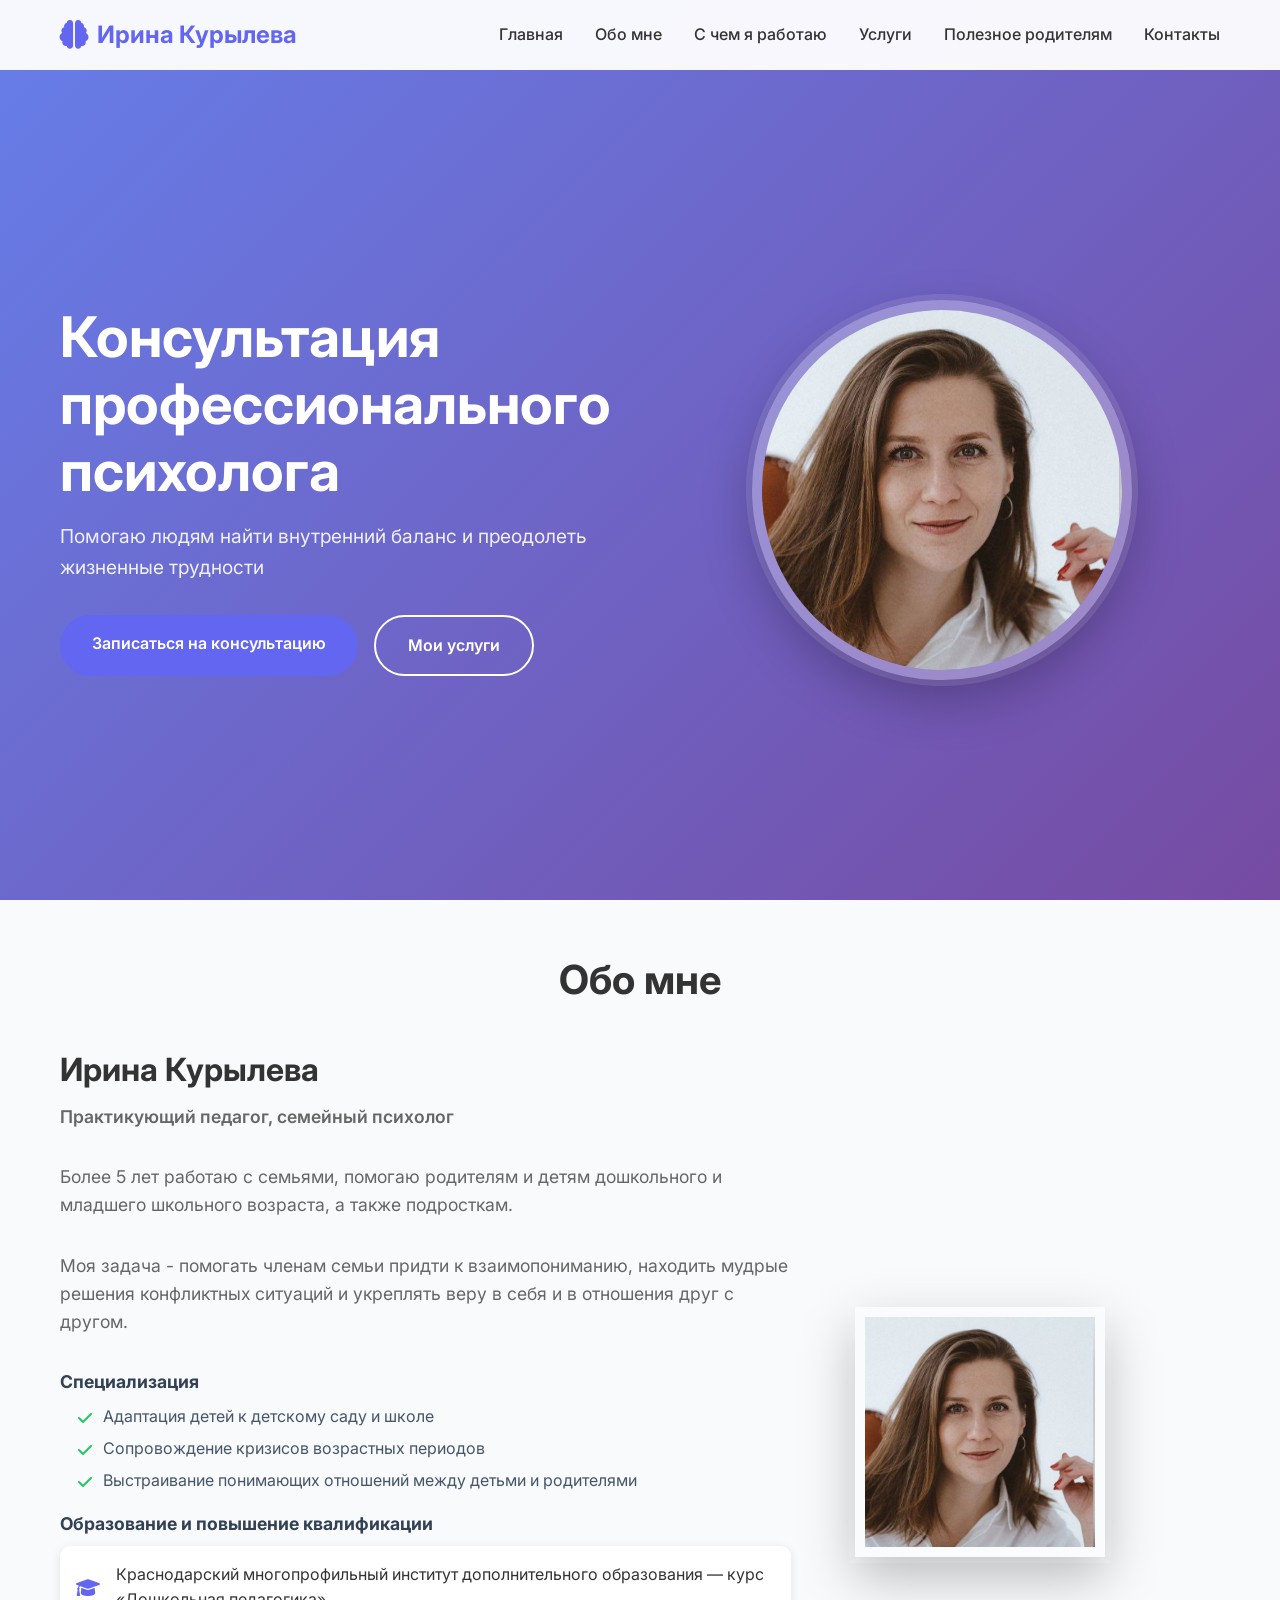
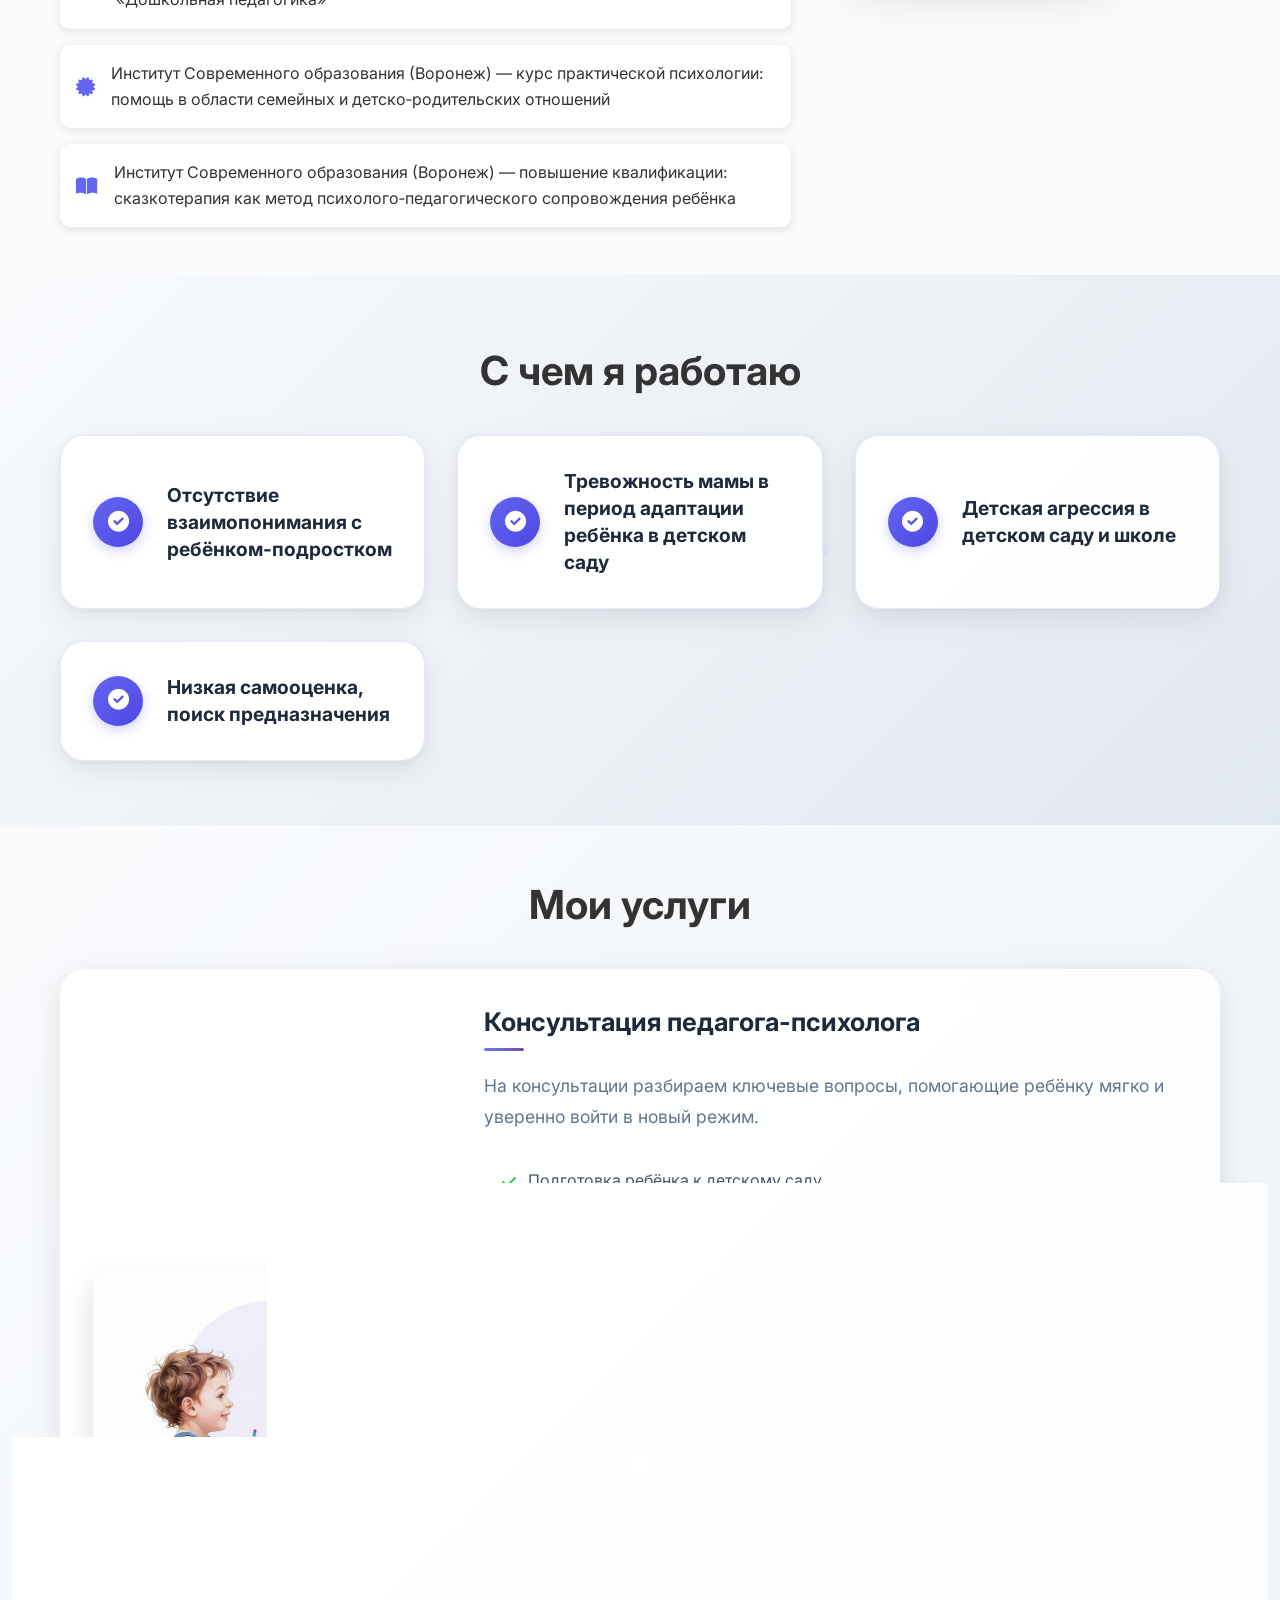
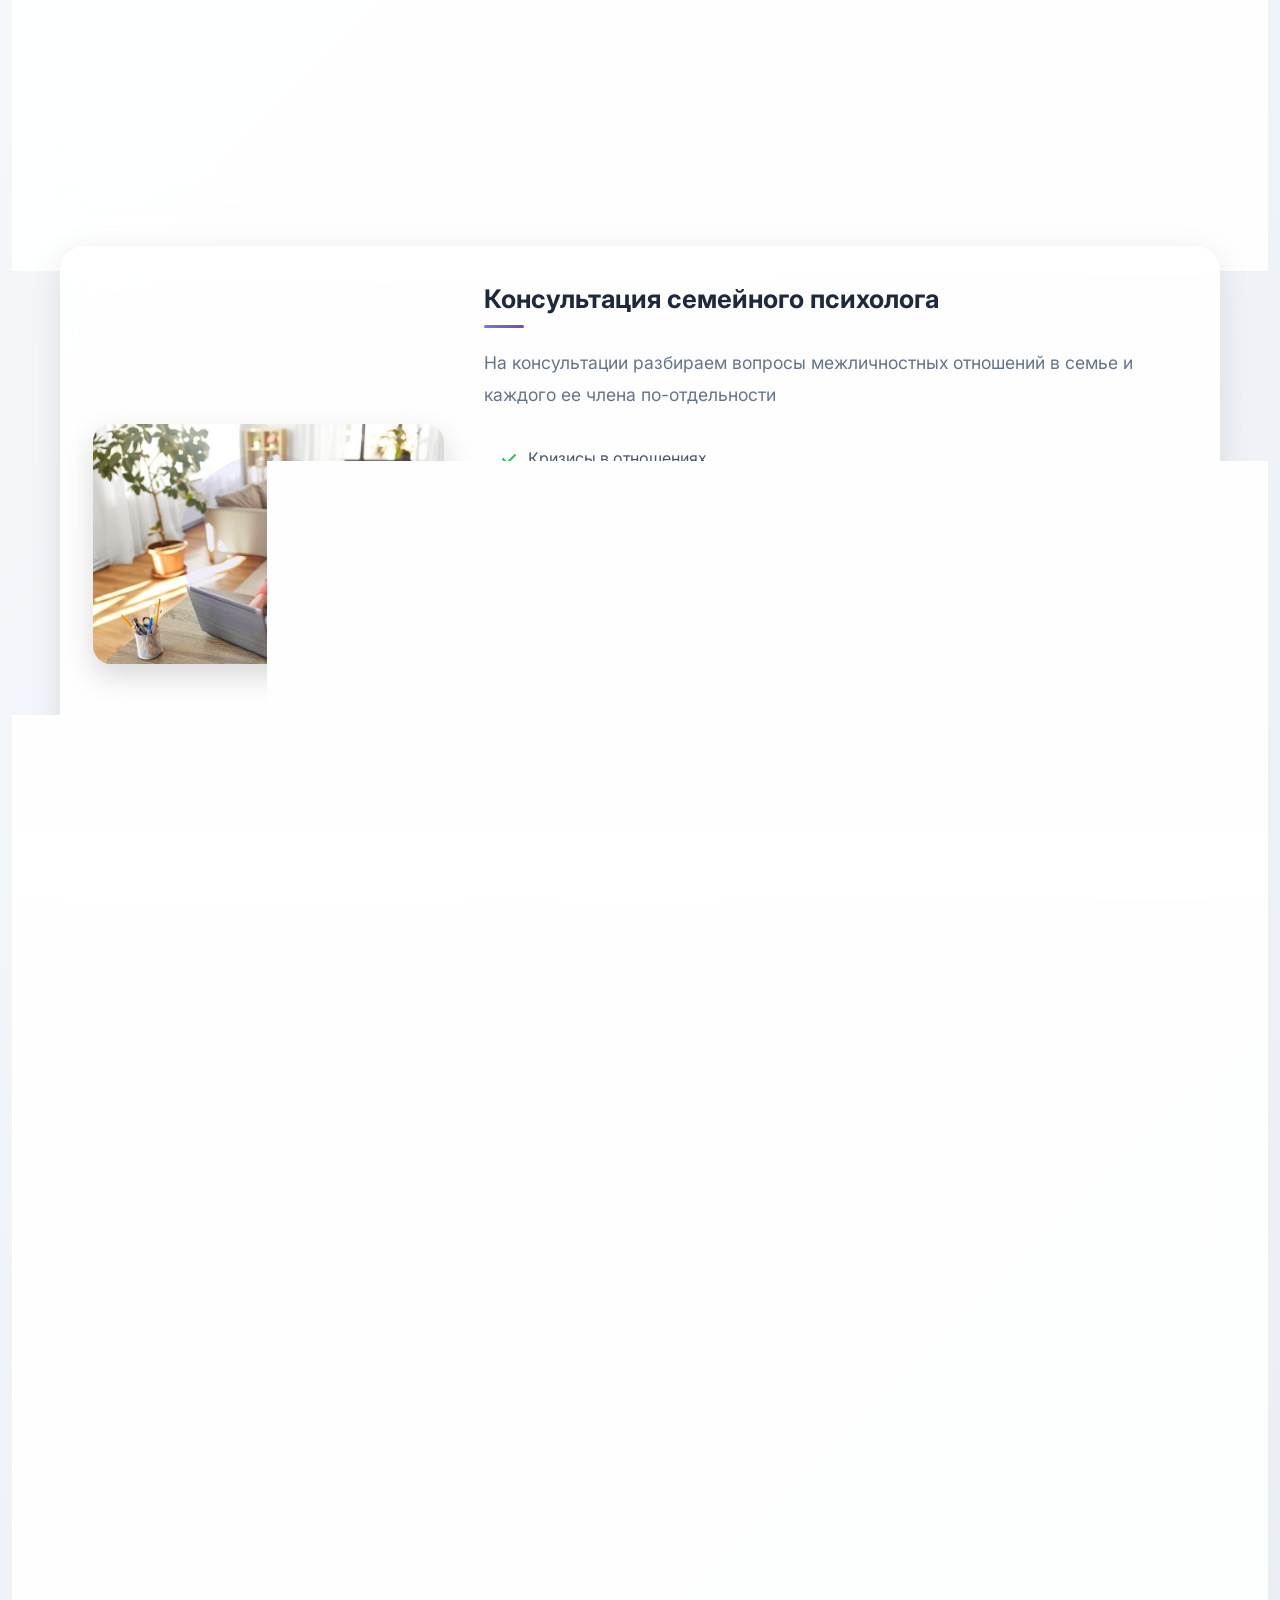
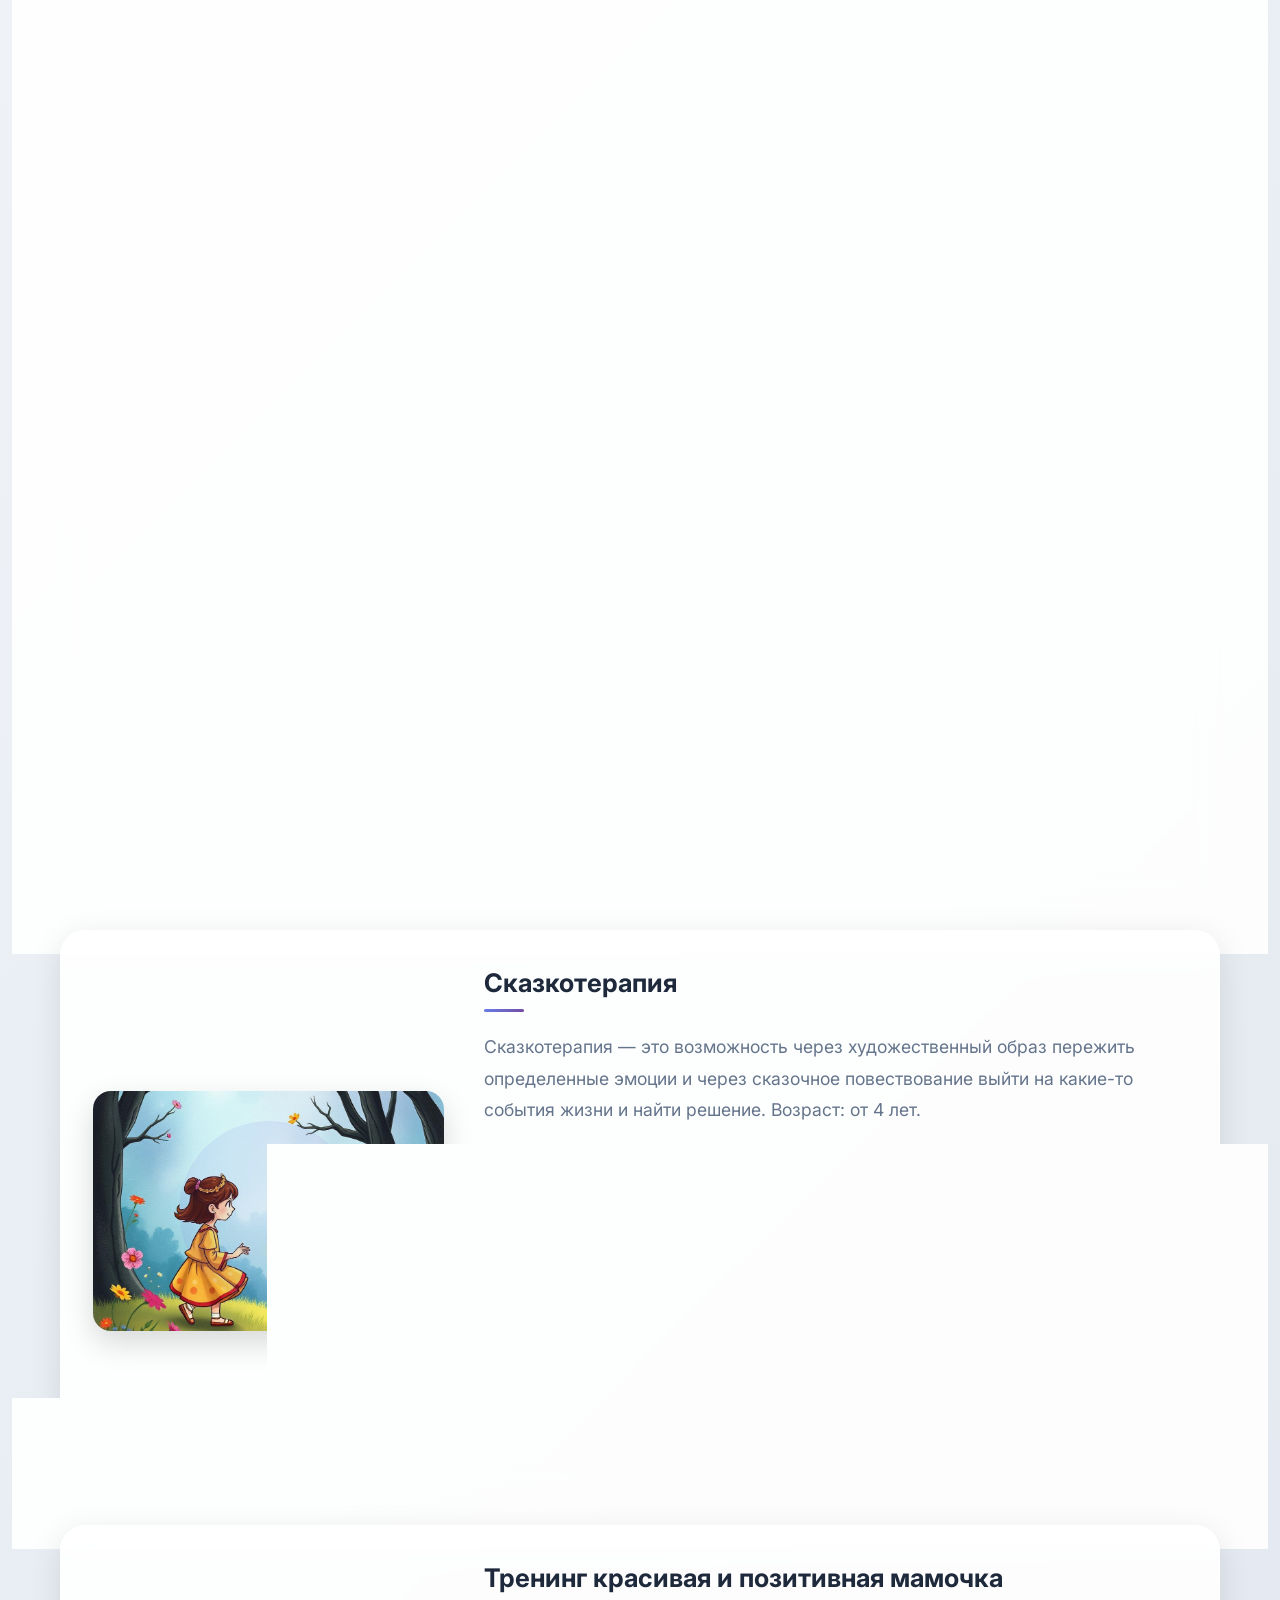
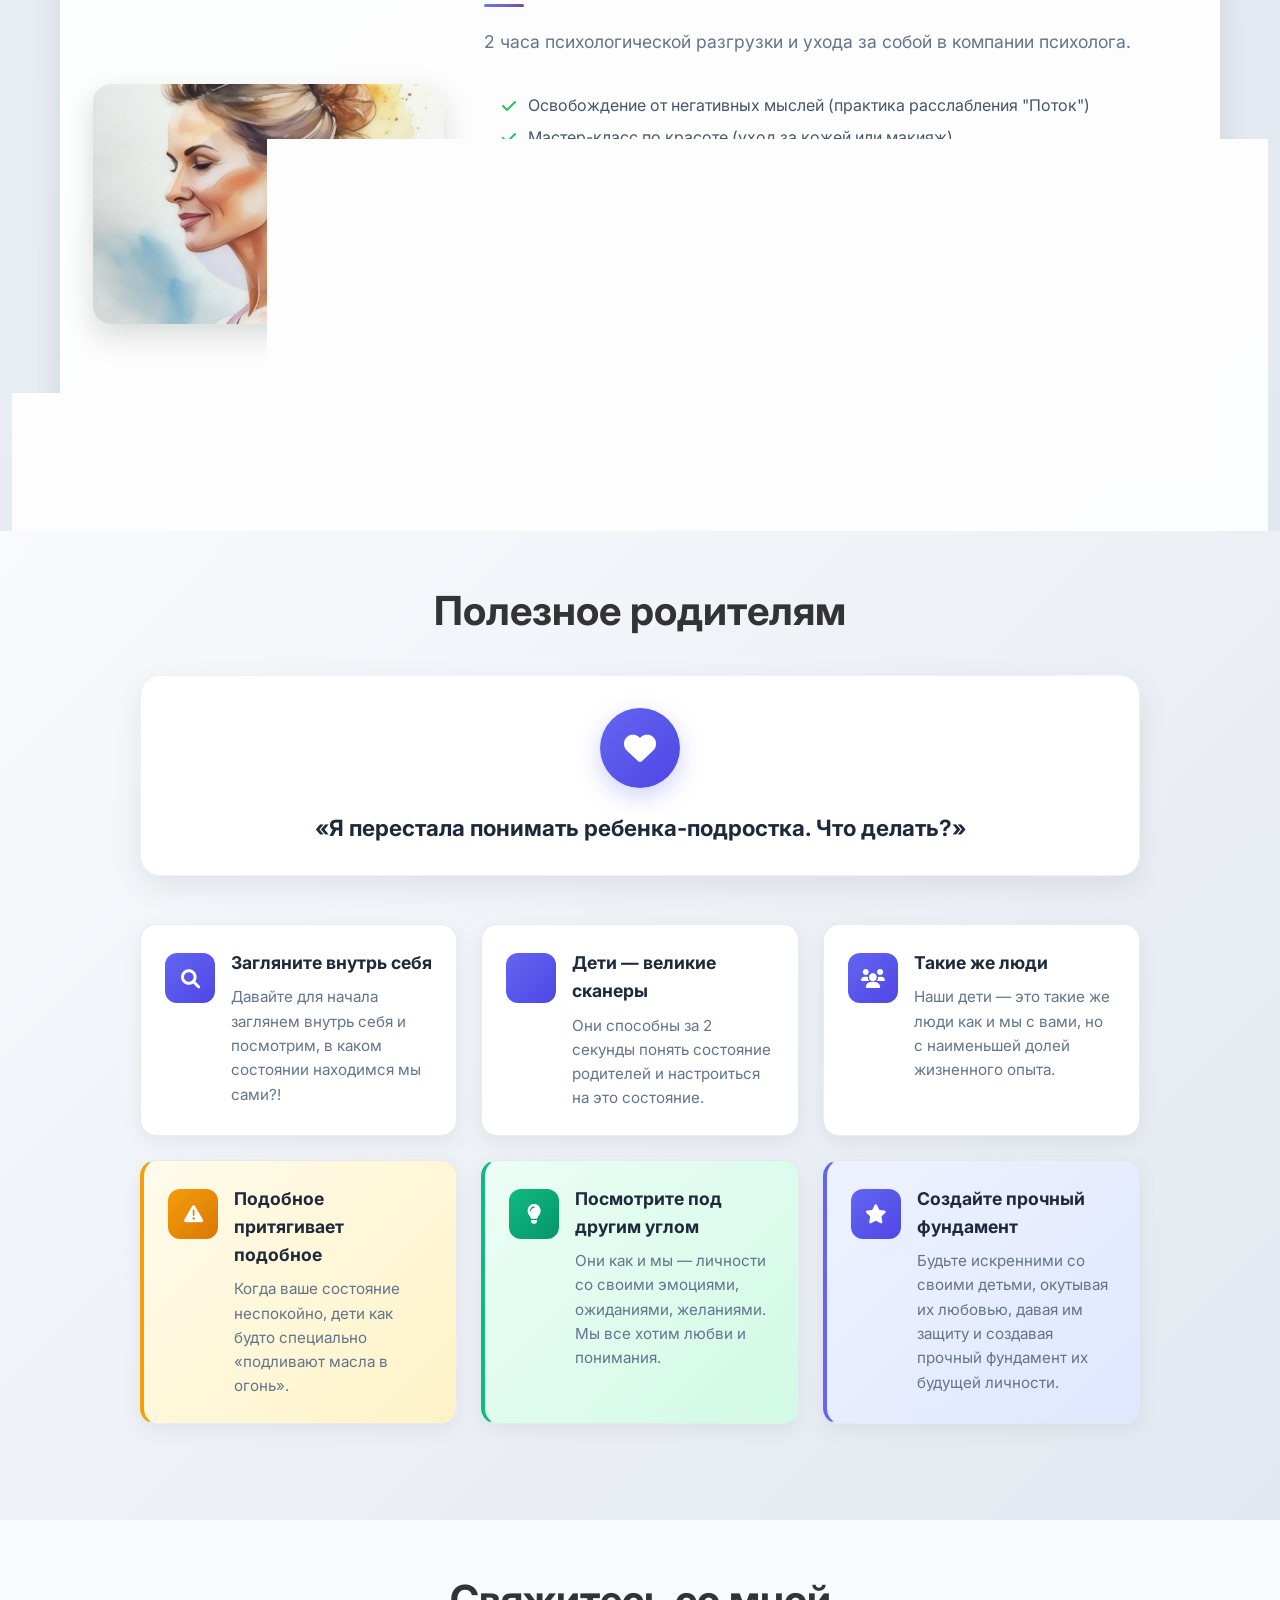
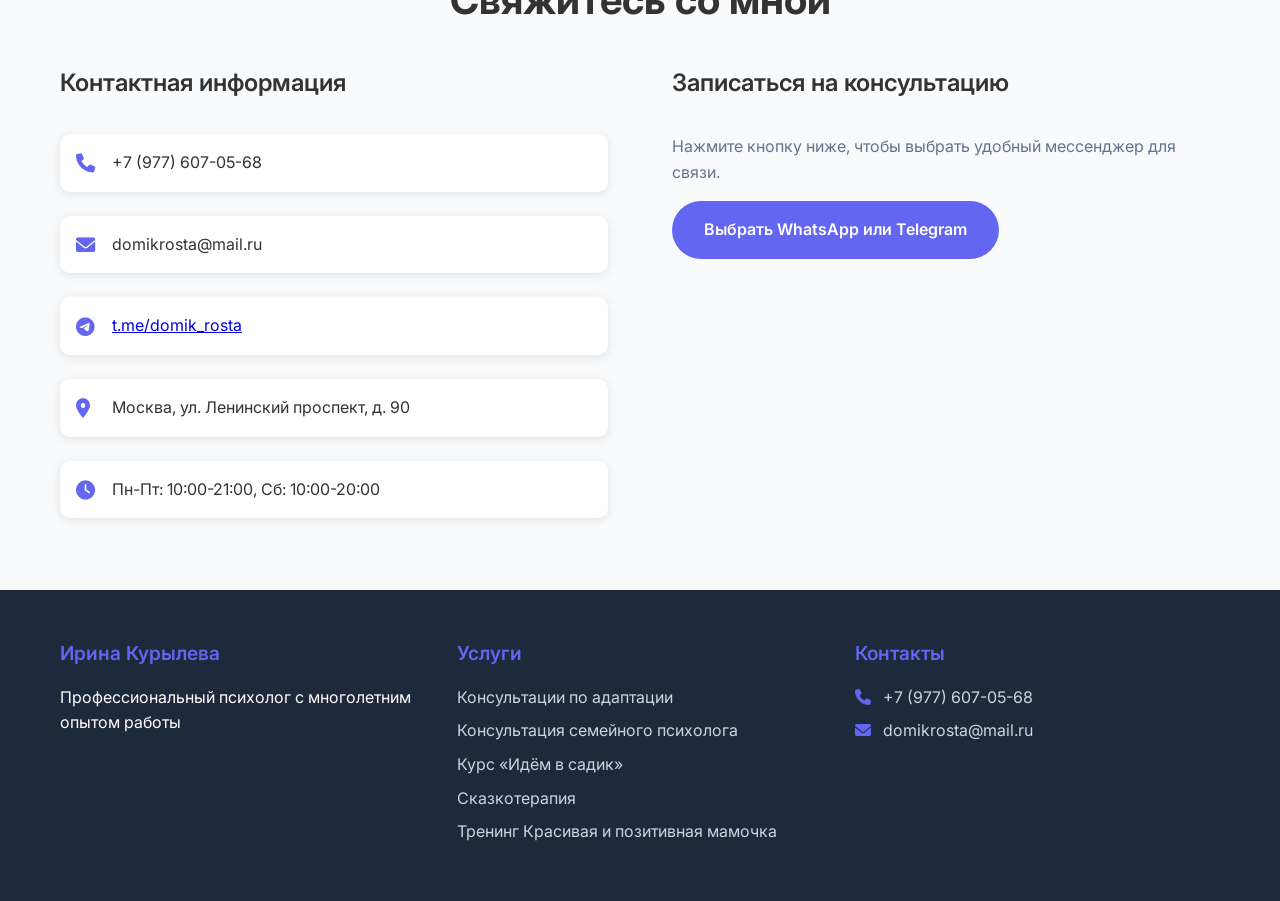
==== index.html @ bbdfc55d "Final fix 2.1" ====
<!DOCTYPE html>
<html lang="ru">
<head>
    <meta charset="UTF-8">
    <meta name="viewport" content="width=device-width, initial-scale=1.0">
    <title>Психологическая помощь с детьми - Ирина Курылева</title>
    <link rel="stylesheet" href="styles.css?v=2.1">
    <link href="https://fonts.googleapis.com/css2?family=Inter:wght@300;400;500;600;700&display=swap" rel="stylesheet">
    <link rel="stylesheet" href="https://cdnjs.cloudflare.com/ajax/libs/font-awesome/6.0.0/css/all.min.css">
</head>
<body>
    <!-- Навигация -->
    <nav class="navbar">
        <div class="nav-container">
            <div class="nav-logo">
                <i class="fas fa-brain"></i>
                <span>Ирина Курылева</span>
            </div>
            <ul class="nav-menu">
                <li><a href="#home" class="nav-link">Главная</a></li>
                <li><a href="#about" class="nav-link">Обо мне</a></li>
                <li><a href="#work-with" class="nav-link">С чем я работаю</a></li>
                <li><a href="#services" class="nav-link">Услуги</a></li>
                <li><a href="#parents-tips" class="nav-link">Полезное родителям</a></li>
                <li><a href="#contact" class="nav-link">Контакты</a></li>
            </ul>
            <div class="hamburger">
                <span class="bar"></span>
                <span class="bar"></span>
                <span class="bar"></span>
            </div>
        </div>
    </nav>

    <!-- Главная секция -->
    <section id="home" class="hero">
        <div class="hero-container">
            <div class="hero-content">
                <h1 class="hero-title">Консультация профессионального психолога</h1>
                <p class="hero-subtitle">Помогаю людям найти внутренний баланс и преодолеть жизненные трудности</p>
                <div class="hero-buttons">
                    <a href="messengers.html" class="btn btn-primary">Записаться на консультацию</a>
                    <a href="#services" class="btn btn-secondary">Мои услуги</a>
                </div>
            </div>
            <div class="hero-image">
                <img src="picture/mainphoto.jpg" alt="Психолог" class="hero-photo">
            </div>
        </div>
    </section>



    

    <!-- Обо мне -->
    <section id="about" class="about">
        <div class="container">
            <h2 class="section-title">Обо мне</h2>
            <div class="about-content">
                <div class="about-text">
                    <h3>Ирина Курылева</h3>
                    <p class="profession">Практикующий педагог, семейный психолог</p>
                    <p>Более 5 лет работаю с семьями, помогаю родителям и детям дошкольного и младшего школьного возраста, а также подросткам.</p>
                    <p>Моя задача - помогать членам семьи придти к взаимопониманию, находить мудрые решения конфликтных ситуаций и укреплять веру в себя и в отношения друг с другом.</p>
                    <h4 class="service-subtitle">Специализация</h4>
                    <ul class="service-list">
                        <li>Адаптация детей к детскому саду и школе</li>
                        <li>Сопровождение кризисов возрастных периодов</li>
                        <li>Выстраивание понимающих отношений между детьми и родителями</li>
                    </ul>
                    <h4 class="service-subtitle">Образование и повышение квалификации</h4>
                    <div class="credentials">
                        <div class="credential">
                            <i class="fas fa-graduation-cap"></i>
                            <span>Краснодарский многопрофильный институт дополнительного образования — курс «Дошкольная педагогика»</span>
                        </div>
                        <div class="credential">
                            <i class="fas fa-certificate"></i>
                            <span>Институт Современного образования (Воронеж) — курс практической психологии: помощь в области семейных и детско‑родительских отношений</span>
                        </div>
                        <div class="credential">
                            <i class="fas fa-book-open"></i>
                            <span>Институт Современного образования (Воронеж) — повышение квалификации: сказкотерапия как метод психолого‑педагогического сопровождения ребёнка</span>
                        </div>
                    </div>
                </div>
                <div class="about-image">
                    <img src="picture/mainphoto.jpg" alt="Ирина Курылева" class="about-photo">
                </div>
            </div>
        </div>
    </section>

    <!-- С чем я работаю -->
    <section id="work-with" class="work-with">
        <div class="container">
            <h2 class="section-title">С чем я работаю</h2>
            <div class="work-grid">
                <a class="work-card" href="#service-fairytale">
                    <div class="work-card__icon">
                        <i class="fas fa-check-circle"></i>
                    </div>
                    <div class="work-card__content">
                        <div class="work-card__title">Отсутствие взаимопонимания с ребёнком-подростком</div>
                    </div>
                </a>
                <a class="work-card" href="#service-kindergarten-course">
                    <div class="work-card__icon">
                        <i class="fas fa-check-circle"></i>
                    </div>
                    <div class="work-card__content">
                        <div class="work-card__title">Тревожность мамы в период адаптации ребёнка в детском саду</div>
                    </div>
                </a>
                <a class="work-card" href="#service-pedagog-consult">
                    <div class="work-card__icon">
                        <i class="fas fa-check-circle"></i>
                    </div>
                    <div class="work-card__content">
                        <div class="work-card__title">Детская агрессия в детском саду и школе</div>
                    </div>
                </a>
                <a class="work-card" href="#service-family-consult">
                    <div class="work-card__icon">
                        <i class="fas fa-check-circle"></i>
                    </div>
                    <div class="work-card__content">
                        <div class="work-card__title">Низкая самооценка, поиск предназначения</div>
                    </div>
                </a>
            </div>
        </div>
    </section>

    <!-- Услуги -->
    <section id="services" class="services">
        <div class="container">
            <h2 class="section-title">Мои услуги</h2>
            <div class="services-container">
                <div class="service-item" id="service-pedagog-consult">
                    <div class="service-image">
                        <img src="picture/consultation.jpg" alt="Консультации по адаптации" class="service-photo">
                    </div>
                    <div class="service-content">
                        <h3>Консультация педагога-психолога</h3>
                        <p>На консультации разбираем ключевые вопросы, помогающие ребёнку мягко и уверенно войти в новый режим.</p>
                        <ul class="service-list">
                            <li>Подготовка ребёнка к детскому саду</li>
                            <li>Формирование навыков самостоятельности</li>
                            <li>Развитие коммуникативных навыков</li>
                            <li>Контроль над эмоциями</li>
                            <li>Как говорить с ребёнком о детском саде</li>
                            <li>Выбор подходящей одежды</li>
                            <li>Предотвращение перегрузок</li>
                            <li>Эффективное общение с воспитателем</li>
                            <li>Планирование времени</li>
                            <li>Забота о здоровье</li>
                        </ul>
                        <p class="service-note">По итогам консультации родитель получает памятку с основными этапами адаптации.</p>
                        <div class="service-price">2500 ₽ · 1 час</div>
                        <a href="messengers.html" class="btn btn-primary">Записаться</a>
                    </div>
                </div>
                
                <div class="service-item" id="service-family-consult">
                    <div class="service-image">
                        <img src="picture/family.jpg" alt="Консультация семейного психолога" class="service-photo">
                    </div>
                    <div class="service-content">
                        <h3>Консультация семейного психолога</h3>
                        <p>На консультации разбираем вопросы межличностных отношений в семье и каждого ее члена по-отдельности</p>
                        <ul class="service-list">
                            <li>Кризисы в отношениях</li>
                            <li>Проблемы общения с подростками</li>
                            <li>Развод и его последствия</li>
                            <li>Насилие в семье</li>
                            <li>Трудности в воспитании детей</li>
                            <li>Психологические травмы и потери</li>
                        </ul>
                        <div class="service-price">3    500 ₽ · 1 час</div>
                        <a href="messengers.html" class="btn btn-primary">Записаться</a>
                    </div>
                </div>
                
                <div class="service-item service-item--course" id="service-kindergarten-course">
                    <div class="service-image">
                        <img src="picture/kindergarten.jpg" alt="Курс мягкой адаптации к детскому саду" class="service-photo">
                    </div>
                    <div class="service-content">
                        <h3>Адаптация к детскому саду «Идём в садик»</h3>
                        <p>Курс для совместного участия мамы и ребёнка. Включает 8 тематических сессий и совместных практик для прохождения всех этапов адаптации.</p>
                        <h4 class="service-subtitle">Эта программа для вас, если:</h4>
                        <ul class="service-list service-list--cols">
                            <li>В скором времени вы собираетесь отдавать ребёнка в сад</li>
                            <li>Ребёнок уже пробовал ходить в сад, но неуспешно</li>
                            <li>Вы сомневаетесь, стоит ли отдавать ребёнка в сад</li>
                            <li>Вы мама маленького ребёнка и хотите заранее понимать, что вас ждёт</li>
                        </ul>
                        <h4 class="service-subtitle">О курсе:</h4>
                        <div class="course-schedule">
                            <div class="course-column">
                                <div class="course-lesson">
                                    <h5>Занятие 1 «Знакомство»</h5>
                                    <ul class="service-list">
                                        <li>«Кто ты, малыш?», знакомство с темпераментом ребенка</li>
                                        <li>О детских садах, их видах, особенностях</li>
                                    </ul>
                                </div>
                                <div class="course-lesson">
                                    <h5>Занятие 3 «Эмоции»</h5>
                                    <ul class="service-list">
                                        <li>Что такое ритуалы прощания и встречи</li>
                                        <li>Поддержка ребенка в период адаптации</li>
                                    </ul>
                                </div>
                                <div class="course-lesson">
                                    <h5>Занятие 5 «В чем смысл»</h5>
                                    <ul class="service-list">
                                        <li>Зачем маме детский сад</li>
                                        <li>Индивидуальный план адаптации</li>
                                    </ul>
                                </div>
                                <div class="course-lesson">
                                    <h5>Занятие 7 «В садик с мамой»</h5>
                                    <ul class="service-list">
                                        <li>Игра Демо-день в саду</li>
                                        <li>Совместное прохождение основных этапов</li>
                                    </ul>
                                </div>
                            </div>
                            <div class="course-column">
                                <div class="course-lesson">
                                    <h5>Занятие 2 «Подготовка»</h5>
                                    <ul class="service-list">
                                        <li>Как правильно настроить малыша</li>
                                        <li>Какие навыки необходимы для посещения сада</li>
                                    </ul>
                                </div>
                                <div class="course-lesson">
                                    <h5>Занятие 4 «День настал»</h5>
                                    <ul class="service-list">
                                        <li>Основные этапы адаптации</li>
                                        <li>Как снять волнение мамы</li>
                                    </ul>
                                </div>
                                <div class="course-lesson">
                                    <h5>Занятие 6 «Перемены»</h5>
                                    <ul class="service-list">
                                        <li>Малыш в саду и дома разный, почему?</li>
                                        <li>На что обращаем внимание в поведении малыша</li>
                                    </ul>
                                </div>
                                <div class="course-lesson">
                                    <h5>Занятие 8 «Без мамы»</h5>
                                    <ul class="service-list">
                                        <li>Игра Демо -день в саду</li>
                                        <li>Пробуем остаться без мамы на 15 минут</li>
                                    </ul>
                                </div>
                            </div>
                        </div>
                        <div class="service-price">20000 ₽ · 8 занятий по 45 минут</div>
                        <a href="messengers.html" class="btn btn-primary">Записаться</a>
                    </div>
                </div>
                
                <div class="service-item" id="service-fairytale">
                    <div class="service-image">
                        <img src="picture/fairytaletherapy.jpg" alt="Сказкотерапия" class="service-photo">
                    </div>
                    <div class="service-content">
                        <h3>Сказкотерапия</h3>
                        <p>Сказкотерапия — это возможность через художественный образ пережить определенные эмоции и через сказочное повествование выйти на какие-то события жизни и найти решение. Возраст: от 4 лет.</p>
                        <ul class="service-list">
                            <li>Проработка конкретных проблем</li>
                            <li>Коррекция форм поведения</li>
                            <li>Проработка личных качеств</li>
                            <li>Создание состояние внутреннего равновесия</li>
                        </ul>
                        <div class="service-price">2500 ₽ · 1 час</div>
                        <a href="messengers.html" class="btn btn-primary">Записаться</a>
                    </div>
                </div>
                
                <div class="service-item">
                    <div class="service-image">
                        <img src="picture/trening.jpg" alt="Тренинг Красивая и позитивная мамочка" class="service-photo">
                    </div>
                    <div class="service-content">
                        <h3>Тренинг красивая и позитивная мамочка</h3>
                        <p>2 часа психологической разгрузки и ухода за собой в компании психолога.</p>
                        <ul class="service-list">
                            <li>Освобождение от негативных мыслей (практика расслабления "Поток")</li>
                            <li>Мастер-класс по красоте (уход за кожей или макияж)</li>
                            <li>Практика "Магнит" для сложения новых условий жизни</li>
                        </ul>
                        <p class="service-note">Формат: групповой от 3-х человек. Начало: 13-00</p>
                        <div class="service-price">1500 ₽ · 2 часа</div>
                        <a href="messengers.html" class="btn btn-primary">Записаться</a>
                    </div>
                </div>
            </div>
        </div>
    </section>

    <!-- Полезное родителям -->
    <section id="parents-tips" class="parents-tips">
        <div class="container">
            <h2 class="section-title">Полезное родителям</h2>
            <div class="parents-tips-wrapper">
                <div class="tips-header">
                    <div class="tips-icon">
                        <i class="fas fa-heart"></i>
                    </div>
                    <h3 class="tips-question">«Я перестала понимать ребенка-подростка. Что делать?»</h3>
                </div>
                
                <div class="tips-content">
                    <div class="tip-card">
                        <div class="tip-icon">
                            <i class="fas fa-search"></i>
                        </div>
                        <div class="tip-text">
                            <h4>Загляните внутрь себя</h4>
                            <p>Давайте для начала заглянем внутрь себя и посмотрим, в каком состоянии находимся мы сами?!</p>
                        </div>
                    </div>
                    
                    <div class="tip-card">
                        <div class="tip-icon">
                            <i class="fas fa-radar"></i>
                        </div>
                        <div class="tip-text">
                            <h4>Дети — великие сканеры</h4>
                            <p>Они способны за 2 секунды понять состояние родителей и настроиться на это состояние.</p>
                        </div>
                    </div>
                    
                    <div class="tip-card">
                        <div class="tip-icon">
                            <i class="fas fa-users"></i>
                        </div>
                        <div class="tip-text">
                            <h4>Такие же люди</h4>
                            <p>Наши дети — это такие же люди как и мы с вами, но с наименьшей долей жизненного опыта.</p>
                        </div>
                    </div>
                    
                    <div class="tip-card tip-card--warning">
                        <div class="tip-icon">
                            <i class="fas fa-exclamation-triangle"></i>
                        </div>
                        <div class="tip-text">
                            <h4>Подобное притягивает подобное</h4>
                            <p>Когда ваше состояние неспокойно, дети как будто специально «подливают масла в огонь».</p>
                        </div>
                    </div>
                    
                    <div class="tip-card tip-card--solution">
                        <div class="tip-icon">
                            <i class="fas fa-lightbulb"></i>
                        </div>
                        <div class="tip-text">
                            <h4>Посмотрите под другим углом</h4>
                            <p>Они как и мы — личности со своими эмоциями, ожиданиями, желаниями. Мы все хотим любви и понимания.</p>
                        </div>
                    </div>
                    
                    <div class="tip-card tip-card--highlight">
                        <div class="tip-icon">
                            <i class="fas fa-star"></i>
                        </div>
                        <div class="tip-text">
                            <h4>Создайте прочный фундамент</h4>
                            <p>Будьте искренними со своими детьми, окутывая их любовью, давая им защиту и создавая прочный фундамент их будущей личности.</p>
                        </div>
                    </div>
                </div>
            </div>
        </div>
    </section>


    <!-- Контакты -->
    <section id="contact" class="contact">
        <div class="container">
            <h2 class="section-title">Свяжитесь со мной</h2>
            <div class="contact-content">
                <div class="contact-info">
                    <h3>Контактная информация</h3>
                    <div class="contact-item">
                        <i class="fas fa-phone"></i>
                        <span>+7 (977) 607-05-68</span>
                    </div>
                    <div class="contact-item">
                        <i class="fas fa-envelope"></i>
                        <span>domikrosta@mail.ru</span>
                    </div>
                    <div class="contact-item">
                        <i class="fab fa-telegram"></i>
                        <span><a href="https://t.me/domik_rosta" target="_blank" rel="noopener">t.me/domik_rosta</a></span>
                    </div>
                    <div class="contact-item">
                        <i class="fas fa-map-marker-alt"></i>
                        <span>Москва, ул. Ленинский проспект, д. 90</span>
                    </div>
                    <div class="contact-item">
                        <i class="fas fa-clock"></i>
                        <span>Пн-Пт: 10:00-21:00, Сб: 10:00-20:00</span>
                    </div>
                </div>
                <div class="contact-form">
                    <h3>Записаться на консультацию</h3>
                    <p style="margin-bottom: 1rem; color: #64748b;">Нажмите кнопку ниже, чтобы выбрать удобный мессенджер для связи.</p>
                    <a href="messengers.html" class="btn btn-primary">Выбрать WhatsApp или Telegram</a>
                </div>
            </div>
        </div>
    </section>

    <!-- Футер -->
    <footer class="footer">
        <div class="container">
            <div class="footer-content">
                <div class="footer-section">
                    <h4>Ирина Курылева</h4>
                    <p>Профессиональный психолог с многолетним опытом работы</p>
                </div>
                <div class="footer-section">
                    <h4>Услуги</h4>
                    <ul>
                        <li><a href="#services">Консультации по адаптации</a></li>
                        <li><a href="#services">Консультация семейного психолога</a></li>
                        <li><a href="#services">Курс «Идём в садик»</a></li>
                        <li><a href="#services">Сказкотерапия</a></li>
                        <li><a href="#services">Тренинг Красивая и позитивная мамочка</a></li>
                    </ul>
                </div>
                <div class="footer-section">
                    <h4>Контакты</h4>
                    <div class="footer-contact">
                        <p><i class="fas fa-phone"></i> +7 (977) 607-05-68</p>
                        <p><i class="fas fa-envelope"></i> domikrosta@mail.ru</p>
                    </div>
                </div>
            </div>
            
        </div>
    </footer>

    <script src="script.js"></script>
</body>
</html>
---- styles.css ----
/* Общие стили */
html {
    width: 100%;
    overflow-x: hidden;
}

* {
    margin: 0;
    padding: 0;
    box-sizing: border-box;
}

body {
    font-family: 'Inter', sans-serif;
    line-height: 1.6;
    color: #333;
    overflow-x: hidden;
    margin: 0;
    padding: 0;
    width: 100%;
    min-height: 100vh;
}

.container {
    max-width: 1200px;
    width: 100%;
    margin: 0 auto;
    padding: 0 20px;
    box-sizing: border-box;
}

/* Навигация */
.navbar {
    position: fixed;
    top: 0;
    width: 100%;
    background: rgba(255, 255, 255, 0.95);
    backdrop-filter: blur(10px);
    z-index: 1000;
    padding: 1rem 0;
    transition: all 0.3s ease;
}

/* Мобильная навигация */
@media (max-width: 768px) {
    .navbar {
        padding: 0.8rem 0;
    }
    
    .nav-container {
        padding: 0 15px;
    }
    
    .nav-logo {
        font-size: 1.3rem;
    }
    
    .nav-logo i {
        font-size: 1.5rem;
    }
    
    /* Анимация гамбургер-меню */
    .hamburger.active .bar:nth-child(2) {
        opacity: 0;
    }
    
    .hamburger.active .bar:nth-child(1) {
        transform: translateY(8px) rotate(45deg);
    }
    
    .hamburger.active .bar:nth-child(3) {
        transform: translateY(-8px) rotate(-45deg);
    }
    
    /* Стили для мобильного меню */
    .nav-menu {
        position: fixed;
        left: -100%;
        top: 70px;
        flex-direction: column;
        background-color: rgba(255, 255, 255, 0.98);
        backdrop-filter: blur(10px);
        width: 100%;
        text-align: center;
        transition: 0.3s ease;
        box-shadow: 0 10px 27px rgba(0, 0, 0, 0.1);
        padding: 2rem 0;
        border-top: 1px solid rgba(0, 0, 0, 0.1);
    }
    
    .nav-menu.active {
        left: 0;
    }
    
    .nav-menu li {
        margin: 1rem 0;
    }
    
    .nav-link {
        font-size: 1.1rem;
        padding: 0.8rem 1rem;
        display: block;
        border-radius: 10px;
        transition: all 0.3s ease;
    }
    
    .nav-link:hover {
        background: rgba(99, 102, 241, 0.1);
        color: #6366f1;
    }
    
    .nav-link::after {
        display: none;
    }
}

.nav-container {
    max-width: 1200px;
    width: 100%;
    margin: 0 auto;
    padding: 0 20px;
    display: flex;
    justify-content: space-between;
    align-items: center;
    box-sizing: border-box;
}

.nav-logo {
    display: flex;
    align-items: center;
    font-size: 1.5rem;
    font-weight: 700;
    color: #6366f1;
}

.nav-logo i {
    margin-right: 0.5rem;
    font-size: 1.8rem;
}

.nav-menu {
    display: flex;
    list-style: none;
    gap: 2rem;
}

.nav-link {
    text-decoration: none;
    color: #333;
    font-weight: 500;
    transition: color 0.3s ease;
    position: relative;
}

.nav-link:hover {
    color: #6366f1;
}

.nav-link::after {
    content: '';
    position: absolute;
    bottom: -5px;
    left: 0;
    width: 0;
    height: 2px;
    background: #6366f1;
    transition: width 0.3s ease;
}

.nav-link:hover::after {
    width: 100%;
}

.hamburger {
    display: none;
    flex-direction: column;
    cursor: pointer;
}

.bar {
    width: 25px;
    height: 3px;
    background: #333;
    margin: 3px 0;
    transition: 0.3s;
}

/* Главная секция */
.hero {
    min-height: 100vh;
    display: flex;
    align-items: center;
    background: linear-gradient(135deg, #667eea 0%, #764ba2 100%);
    color: white;
    padding-top: 80px;
}

.hero-container {
    max-width: 1200px;
    width: 100%;
    margin: 0 auto;
    padding: 0 20px;
    display: grid;
    grid-template-columns: 1fr 1fr;
    gap: 3rem;
    align-items: center;
    box-sizing: border-box;
}

.hero-title {
    font-size: 3.5rem;
    font-weight: 700;
    margin-bottom: 1rem;
    line-height: 1.2;
}

.hero-subtitle {
    font-size: 1.2rem;
    margin-bottom: 2rem;
    opacity: 0.9;
}

.hero-buttons {
    display: flex;
    gap: 1rem;
    flex-wrap: wrap;
}

.btn {
    padding: 1rem 2rem;
    border: none;
    border-radius: 50px;
    font-weight: 600;
    text-decoration: none;
    display: inline-block;
    transition: all 0.3s ease;
    cursor: pointer;
    font-size: 1rem;
}

.btn-primary {
    background: #6366f1;
    color: white;
}

.btn-primary:hover {
    background: #4f46e5;
    transform: translateY(-2px);
    box-shadow: 0 10px 25px rgba(99, 102, 241, 0.3);
}

.btn-secondary {
    background: transparent;
    color: white;
    border: 2px solid white;
}

.btn-secondary:hover {
    background: white;
    color: #6366f1;
    transform: translateY(-2px);
}

.hero-image {
    display: flex;
    justify-content: center;
    align-items: center;
    width: 100%;
}

.hero-photo {
    width: 380px !important;
    height: 380px !important;
    object-fit: cover !important;
    border-radius: 50% !important;
    border: 10px solid rgba(255,255,255,0.3) !important;
    box-shadow: 
        0 0 0 6px rgba(255, 255, 255, 0.1),
        0 20px 50px rgba(0,0,0,0.25),
        inset 0 0 0 2px rgba(255, 255, 255, 0.2) !important;
    backdrop-filter: blur(2px) !important;
    flex-shrink: 0 !important;
    transition: all 0.3s ease !important;
    aspect-ratio: 1 / 1 !important;
}

.hero-photo:hover {
    transform: scale(1.02) !important;
    border-color: rgba(255,255,255,0.4) !important;
    box-shadow: 
        0 0 0 8px rgba(255, 255, 255, 0.15),
        0 25px 60px rgba(0,0,0,0.3),
        inset 0 0 0 2px rgba(255, 255, 255, 0.3) !important;
}

.image-placeholder {
    width: 300px;
    height: 300px;
    background: rgba(255, 255, 255, 0.1);
    border-radius: 50%;
    display: flex;
    align-items: center;
    justify-content: center;
    font-size: 5rem;
    color: rgba(255, 255, 255, 0.7);
}

/* Секции */
.section-title {
    font-size: 2.5rem;
    font-weight: 700;
    text-align: center;
    margin-bottom: 2rem;
    color: #333;
}

/* Обо мне */
.about {
    padding: 3rem 0;
    background: #f8fafc;
}

.about-content {
    display: grid;
    grid-template-columns: 2fr 1fr;
    gap: 4rem;
    align-items: center;
}

.about-text h3 {
    font-size: 2rem;
    font-weight: 700;
    margin-bottom: 0.5rem;
    color: #333;
}

.profession {
    font-size: 1.2rem;
    color: #6366f1;
    font-weight: 600;
    margin-bottom: 1rem;
}

.about-text p {
    margin-bottom: 2rem;
    font-size: 1.1rem;
    color: #666;
}

.credentials {
    display: flex;
    flex-direction: column;
    gap: 1rem;
}

.credential {
    display: flex;
    align-items: center;
    gap: 1rem;
    padding: 1rem;
    background: white;
    border-radius: 10px;
    box-shadow: 0 2px 10px rgba(0, 0, 0, 0.1);
}

.credential i {
    color: #6366f1;
    font-size: 1.2rem;
}

.about-image .image-placeholder {
    width: 250px;
    height: 250px;
    background: linear-gradient(135deg, #667eea 0%, #764ba2 100%);
    color: white;
    font-size: 4rem;
}

/* Услуги */
.services {
    padding: 3rem 0;
    background: linear-gradient(135deg, #f8fafc 0%, #e2e8f0 100%);
    position: relative;
    overflow: hidden;
}

.services::before {
    content: '';
    position: absolute;
    top: 0;
    left: 0;
    right: 0;
    bottom: 0;
    background: url('data:image/svg+xml,<svg xmlns="http://www.w3.org/2000/svg" viewBox="0 0 100 100"><defs><pattern id="grain" width="100" height="100" patternUnits="userSpaceOnUse"><circle cx="50" cy="50" r="1" fill="%23ffffff" opacity="0.1"/></pattern></defs><rect width="100" height="100" fill="url(%23grain)"/></svg>');
    pointer-events: none;
}

.work-with {
    padding: 4rem 0;
    background: linear-gradient(135deg, #f8fafc 0%, #e2e8f0 100%);
    position: relative;
    overflow: hidden;
}

.work-with::before {
    content: '';
    position: absolute;
    top: 0;
    left: 0;
    right: 0;
    bottom: 0;
    background: url('data:image/svg+xml,<svg xmlns="http://www.w3.org/2000/svg" viewBox="0 0 100 100"><defs><pattern id="work-pattern" width="100" height="100" patternUnits="userSpaceOnUse"><circle cx="50" cy="50" r="1" fill="%236366f1" opacity="0.05"/></pattern></defs><rect width="100" height="100" fill="url(%23work-pattern)"/></svg>');
    pointer-events: none;
}

.work-grid {
    display: grid;
    grid-template-columns: repeat(auto-fit, minmax(300px, 1fr));
    gap: 2rem;
    position: relative;
    z-index: 1;
}

.work-card {
    display: flex;
    align-items: center;
    gap: 1.5rem;
    padding: 2rem;
    background: rgba(255, 255, 255, 0.95);
    backdrop-filter: blur(12px);
    border-radius: 24px;
    border: 1px solid rgba(99, 102, 241, 0.15);
    box-shadow: 
        0 10px 30px rgba(0, 0, 0, 0.08),
        0 1px 8px rgba(0, 0, 0, 0.05);
    text-decoration: none;
    color: #0f172a;
    transition: all 0.4s cubic-bezier(0.4, 0, 0.2, 1);
    position: relative;
    overflow: hidden;
    min-height: 100px;
}

.work-card::before {
    content: '';
    position: absolute;
    inset: 0;
    background: linear-gradient(135deg, rgba(99, 102, 241, 0.08) 0%, rgba(118, 75, 162, 0.08) 100%);
    opacity: 0;
    transition: opacity 0.4s ease;
    border-radius: 24px;
}

.work-card::after {
    content: '';
    position: absolute;
    top: 0;
    left: 0;
    right: 0;
    height: 4px;
    background: linear-gradient(135deg, #6366f1 0%, #4f46e5 100%);
    transform: scaleX(0);
    transform-origin: left;
    transition: transform 0.4s ease;
}

.work-card:hover::before {
    opacity: 1;
}

.work-card:hover::after {
    transform: scaleX(1);
}

.work-card:hover {
    transform: translateY(-8px) scale(1.02);
    border-color: rgba(99, 102, 241, 0.4);
    box-shadow: 
        0 20px 40px rgba(0, 0, 0, 0.12),
        0 8px 16px rgba(99, 102, 241, 0.15);
}

.work-card__icon {
    width: 50px;
    height: 50px;
    background: linear-gradient(135deg, #6366f1 0%, #4f46e5 100%);
    border-radius: 50%;
    display: flex;
    align-items: center;
    justify-content: center;
    flex-shrink: 0;
    box-shadow: 0 4px 12px rgba(99, 102, 241, 0.3);
    transition: all 0.3s ease;
    position: relative;
    z-index: 2;
}

.work-card__icon i {
    color: white;
    font-size: 1.3rem;
}

.work-card:hover .work-card__icon {
    transform: scale(1.1);
    box-shadow: 0 6px 16px rgba(99, 102, 241, 0.4);
}

.work-card__content {
    flex: 1;
    position: relative;
    z-index: 2;
}

.work-card__title {
    font-size: 1.2rem;
    font-weight: 700;
    color: #1e293b;
    line-height: 1.4;
    margin: 0;
    word-wrap: break-word;
    hyphens: auto;
    overflow-wrap: break-word;
}

.parents-tips {
    padding: 3rem 0;
    background: linear-gradient(135deg, #f8fafc 0%, #e2e8f0 100%);
    position: relative;
}

.parents-tips-wrapper {
    max-width: 1000px;
    margin: 0 auto;
}

.tips-header {
    text-align: center;
    margin-bottom: 3rem;
    padding: 2rem;
    background: white;
    border-radius: 20px;
    box-shadow: 0 10px 30px rgba(0, 0, 0, 0.08);
    border: 1px solid rgba(99, 102, 241, 0.1);
}

.tips-icon {
    width: 80px;
    height: 80px;
    background: linear-gradient(135deg, #6366f1 0%, #4f46e5 100%);
    border-radius: 50%;
    display: flex;
    align-items: center;
    justify-content: center;
    margin: 0 auto 1.5rem;
    box-shadow: 0 8px 25px rgba(99, 102, 241, 0.3);
}

.tips-icon i {
    font-size: 2rem;
    color: white;
}

.tips-question {
    font-size: 1.4rem;
    font-weight: 700;
    color: #1e293b;
    line-height: 1.4;
    margin: 0;
}

.tips-content {
    display: grid;
    grid-template-columns: repeat(auto-fit, minmax(300px, 1fr));
    gap: 1.5rem;
    margin-bottom: 3rem;
}

.tip-card {
    background: white;
    border-radius: 16px;
    padding: 1.5rem;
    box-shadow: 0 6px 20px rgba(0, 0, 0, 0.06);
    border: 1px solid rgba(226, 232, 240, 0.8);
    transition: all 0.3s ease;
    display: flex;
    gap: 1rem;
    align-items: flex-start;
}

.tip-card:hover {
    transform: translateY(-4px);
    box-shadow: 0 12px 30px rgba(0, 0, 0, 0.1);
}

.tip-card--warning {
    border-left: 4px solid #f59e0b;
    background: linear-gradient(135deg, #fffbeb 0%, #fef3c7 100%);
}

.tip-card--solution {
    border-left: 4px solid #10b981;
    background: linear-gradient(135deg, #ecfdf5 0%, #d1fae5 100%);
}

.tip-card--highlight {
    border-left: 4px solid #6366f1;
    background: linear-gradient(135deg, #eef2ff 0%, #e0e7ff 100%);
}

.tip-icon {
    width: 50px;
    height: 50px;
    border-radius: 12px;
    display: flex;
    align-items: center;
    justify-content: center;
    flex-shrink: 0;
    margin-top: 0.25rem;
}

.tip-card .tip-icon {
    background: linear-gradient(135deg, #6366f1 0%, #4f46e5 100%);
    color: white;
}

.tip-card--warning .tip-icon {
    background: linear-gradient(135deg, #f59e0b 0%, #d97706 100%);
}

.tip-card--solution .tip-icon {
    background: linear-gradient(135deg, #10b981 0%, #059669 100%);
}

.tip-card--highlight .tip-icon {
    background: linear-gradient(135deg, #6366f1 0%, #4f46e5 100%);
}

.tip-icon i {
    font-size: 1.2rem;
}

.tip-text h4 {
    font-size: 1.1rem;
    font-weight: 700;
    color: #1e293b;
    margin: 0 0 0.5rem 0;
}

.tip-text p {
    color: #64748b;
    font-size: 0.95rem;
    line-height: 1.6;
    margin: 0;
}

.tips-cta {
    text-align: center;
    padding: 2rem;
    background: white;
    border-radius: 20px;
    box-shadow: 0 10px 30px rgba(0, 0, 0, 0.08);
    border: 1px solid rgba(99, 102, 241, 0.1);
}

.tips-cta p {
    font-size: 1.1rem;
    color: #64748b;
    margin-bottom: 1.5rem;
    font-weight: 500;
}

.services-container {
    display: flex;
    flex-direction: column;
    gap: 2rem;
    position: relative;
    z-index: 1;
}

.service-item {
    display: grid;
    grid-template-columns: 1fr 2fr;
    gap: 2.5rem;
    align-items: center;
    padding: 2rem;
    background: rgba(255, 255, 255, 0.9);
    backdrop-filter: blur(10px);
    border-radius: 25px;
    box-shadow: 0 8px 32px rgba(0, 0, 0, 0.1);
    transition: all 0.4s cubic-bezier(0.4, 0, 0.2, 1);
    position: relative;
    overflow: hidden;
    border: 1px solid rgba(255, 255, 255, 0.2);
}

.service-item::before {
    content: '';
    position: absolute;
    top: 0;
    left: 0;
    right: 0;
    bottom: 0;
    background: linear-gradient(135deg, rgba(99, 102, 241, 0.05) 0%, rgba(118, 75, 162, 0.05) 100%);
    border-radius: 25px;
    opacity: 0;
    transition: opacity 0.3s ease;
    pointer-events: none;
}

.service-item:hover::before {
    opacity: 1;
}

.service-item:hover {
    transform: translateY(-5px);
    box-shadow: 0 15px 30px rgba(0, 0, 0, 0.1);
    border-color: rgba(99, 102, 241, 0.3);
}

.service-image {
    display: flex;
    justify-content: center;
    align-items: center;
    min-height: 180px;
    position: relative;
}

.service-image::before {
    content: '';
    position: absolute;
    top: 50%;
    left: 50%;
    transform: translate(-50%, -50%);
    width: 180px;
    height: 180px;
    background: linear-gradient(135deg, rgba(99, 102, 241, 0.1) 0%, rgba(118, 75, 162, 0.1) 100%);
    border-radius: 50%;
    z-index: 0;
}

.service-image .image-placeholder {
    width: 140px;
    height: 140px;
    background: linear-gradient(135deg, #667eea 0%, #764ba2 100%);
    border-radius: 50%;
    display: flex;
    align-items: center;
    justify-content: center;
    font-size: 2.2rem;
    color: white;
    transition: all 0.4s cubic-bezier(0.4, 0, 0.2, 1);
    box-shadow: 0 8px 25px rgba(99, 102, 241, 0.3);
    position: relative;
    z-index: 1;
}

/* Фото услуг */
.service-photo {
    width: 100%;
    max-width: 420px;
    height: 240px;
    object-fit: cover;
    border-radius: 18px;
    box-shadow: 0 12px 30px rgba(0, 0, 0, 0.15);
    transition: transform 0.5s cubic-bezier(0.4, 0, 0.2, 1), box-shadow 0.3s ease;
}

.service-item:hover .service-photo {
    transform: scale(1.03);
    box-shadow: 0 18px 40px rgba(0, 0, 0, 0.2);
}

.service-image .image-placeholder::before {
    content: '';
    position: absolute;
    top: -5px;
    left: -5px;
    right: -5px;
    bottom: -5px;
    background: linear-gradient(135deg, #667eea 0%, #764ba2 100%);
    border-radius: 50%;
    z-index: -1;
    opacity: 0.3;
    transition: all 0.3s ease;
}

.service-item:hover .service-image .image-placeholder {
    transform: scale(1.1);
    box-shadow: 0 10px 25px rgba(99, 102, 241, 0.3);
}

.service-item:hover .service-image .image-placeholder::before {
    transform: scale(1.1);
    opacity: 0.4;
}

.service-content {
    display: flex;
    flex-direction: column;
    gap: 1.2rem;
}

.service-content h3 {
    font-size: 1.6rem;
    font-weight: 700;
    color: #1e293b;
    margin-bottom: 0.5rem;
    position: relative;
}

.service-subtitle {
    font-size: 1.1rem;
    font-weight: 700;
    color: #334155;
    margin: 0.5rem 0 0.5rem;
}

.service-content h3::after {
    content: '';
    position: absolute;
    bottom: -8px;
    left: 0;
    width: 40px;
    height: 3px;
    background: linear-gradient(135deg, #667eea 0%, #764ba2 100%);
    border-radius: 2px;
    transition: width 0.3s ease;
}

.service-item:hover .service-content h3::after {
    width: 60px;
}

.service-content p {
    color: #64748b;
    line-height: 1.8;
    font-size: 1.1rem;
    margin-bottom: 1rem;
}

/* Маркированный список внутри карточек услуги */
.service-list {
    margin: 0 0 1rem 1.1rem;
    color: #475569;
}

.service-list li {
    margin-bottom: 0.4rem;
    list-style: none;
    position: relative;
    padding-left: 1.6rem;
}

.service-list li::before {
    content: "\f00c"; /* fa-check */
    font-family: "Font Awesome 6 Free";
    font-weight: 900;
    color: #22c55e;
    position: absolute;
    left: 0;
    top: 0.1rem;
}

.service-list--cols {
    display: grid;
    grid-template-columns: repeat(2, minmax(0, 1fr));
    gap: 0.5rem 1.5rem;
}

.service-item--course {
    border: 1px solid rgba(34, 197, 94, 0.25);
}

.service-item--course .service-photo {
    border-radius: 22px;
}

.service-note {
    color: #475569;
    background: #f1f5f9;
    padding: 0.75rem 1rem;
    border-radius: 10px;
}

.service-price {
    font-size: 1.4rem;
    font-weight: 700;
    color: #6366f1;
    margin-bottom: 1.5rem;
    display: flex;
    align-items: center;
    gap: 0.5rem;
}



.service-content .btn {
    align-self: flex-start;
    padding: 1rem 2rem;
    font-size: 0.95rem;
    border-radius: 50px;
    background: linear-gradient(135deg, #6366f1 0%, #4f46e5 100%);
    box-shadow: 0 4px 15px rgba(99, 102, 241, 0.3);
    transition: all 0.3s ease;
    position: relative;
    z-index: 5;
}

.service-content .btn:hover {
    transform: translateY(-2px);
    box-shadow: 0 8px 25px rgba(99, 102, 241, 0.4);
    background: linear-gradient(135deg, #4f46e5 0%, #3730a3 100%);
}

/* Контакты */
.contact {
    padding: 3rem 0;
    background: #f8fafc;
}

.contact-content {
    display: grid;
    grid-template-columns: 1fr 1fr;
    gap: 4rem;
}

.contact-form .btn.btn-primary {
    display: inline-block;
    text-align: center;
}



.contact-info h3,
.contact-form h3 {
    font-size: 1.5rem;
    font-weight: 600;
    margin-bottom: 2rem;
    color: #333;
}

.contact-item {
    display: flex;
    align-items: center;
    gap: 1rem;
    margin-bottom: 1.5rem;
    padding: 1rem;
    background: white;
    border-radius: 10px;
    box-shadow: 0 2px 10px rgba(0, 0, 0, 0.1);
}

.contact-item i {
    color: #6366f1;
    font-size: 1.2rem;
    width: 20px;
}


.form-group {
    margin-bottom: 1.5rem;
}

.form-group input,
.form-group select,
.form-group textarea {
    width: 100%;
    padding: 1rem;
    border: 2px solid #e2e8f0;
    border-radius: 10px;
    font-size: 1rem;
    transition: border-color 0.3s ease;
    font-family: inherit;
}

.form-group input:focus,
.form-group select:focus,
.form-group textarea:focus {
    outline: none;
    border-color: #6366f1;
}

.form-group select {
    appearance: none;
    background-image: url("data:image/svg+xml,%3csvg xmlns='http://www.w3.org/2000/svg' fill='none' viewBox='0 0 20 20'%3e%3cpath stroke='%236b7280' stroke-linecap='round' stroke-linejoin='round' stroke-width='1.5' d='m6 8 4 4 4-4'/%3e%3c/svg%3e");
    background-position: right 0.75rem center;
    background-repeat: no-repeat;
    background-size: 1.5em 1.5em;
    padding-right: 2.5rem;
    cursor: pointer;
}

.form-group select:hover {
    border-color: #6366f1;
}

.form-group textarea {
    resize: vertical;
    min-height: 120px;
}

/* Кастомное выпадающее меню */
.custom-select {
    position: relative;
    width: 100%;
}

.select-trigger {
    width: 100%;
    padding: 1rem;
    border: 2px solid #e2e8f0;
    border-radius: 10px;
    background: white;
    display: flex;
    justify-content: space-between;
    align-items: center;
    cursor: pointer;
    transition: all 0.3s ease;
    font-size: 1rem;
    font-family: inherit;
}

.select-trigger:hover {
    border-color: #6366f1;
}

.select-trigger.active {
    border-color: #6366f1;
    box-shadow: 0 0 0 3px rgba(99, 102, 241, 0.1);
}

.select-trigger i {
    transition: transform 0.3s ease;
    color: #6b7280;
}

.select-trigger.active i {
    transform: rotate(180deg);
    color: #6366f1;
}

.select-options {
    position: absolute;
    top: 100%;
    left: 0;
    right: 0;
    background: white;
    border: 2px solid #e2e8f0;
    border-top: none;
    border-radius: 0 0 10px 10px;
    box-shadow: 0 4px 12px rgba(0, 0, 0, 0.1);
    z-index: 1000;
    max-height: 0;
    overflow: hidden;
    transition: all 0.3s ease;
    opacity: 0;
}

.select-options.active {
    max-height: 200px;
    opacity: 1;
}

.select-option {
    padding: 12px 16px;
    cursor: pointer;
    transition: all 0.2s ease;
    border-bottom: 1px solid #f1f5f9;
    color: #374151;
}

.select-option:last-child {
    border-bottom: none;
}

.select-option:hover {
    background: linear-gradient(135deg, #6366f1 0%, #4f46e5 100%);
    color: white;
}

.select-option.selected {
    background: linear-gradient(135deg, #6366f1 0%, #4f46e5 100%);
    color: white;
    font-weight: 600;
    transform: none;
}

/* Футер */
.footer {
    background: #1e293b;
    color: white;
    padding: 3rem 0 1rem;
}

.footer-content {
    display: grid;
    grid-template-columns: repeat(auto-fit, minmax(250px, 1fr));
    gap: 2rem;
    margin-bottom: 2rem;
}

.footer-section h4 {
    font-size: 1.2rem;
    font-weight: 600;
    margin-bottom: 1rem;
    color: #6366f1;
}

.footer-section ul {
    list-style: none;
}

.footer-section ul li {
    margin-bottom: 0.5rem;
}

.footer-section ul li a {
    color: #cbd5e1;
    text-decoration: none;
    transition: color 0.3s ease;
}

.footer-section ul li a:hover {
    color: #6366f1;
}

.footer-contact p {
    margin-bottom: 0.5rem;
    color: #cbd5e1;
}

.footer-contact i {
    margin-right: 0.5rem;
    color: #6366f1;
}

.footer-bottom {
    text-align: center;
    padding-top: 2rem;
    border-top: 1px solid #334155;
    color: #94a3b8;
}

/* Адаптивность */
@media (max-width: 768px) {
    .hamburger {
        display: flex;
    }



    .hero-container {
        grid-template-columns: 1fr;
        text-align: center;
        gap: 2rem;
        padding: 0 15px;
        margin: 0 auto;
        width: 100%;
    }

    .hero-title {
        font-size: 2.5rem;
    }

    .hero-photo {
        width: 280px;
        height: 280px;
        max-width: 280px;
        flex-shrink: 0;
        border: 8px solid rgba(255,255,255,0.3);
        box-shadow: 
            0 0 0 4px rgba(255, 255, 255, 0.1),
            0 15px 40px rgba(0,0,0,0.25),
            inset 0 0 0 1px rgba(255, 255, 255, 0.2);
    }
    
    .hero-photo:hover {
        transform: scale(1.01);
        border-color: rgba(255,255,255,0.4);
        box-shadow: 
            0 0 0 6px rgba(255, 255, 255, 0.15),
            0 20px 50px rgba(0,0,0,0.3),
            inset 0 0 0 1px rgba(255, 255, 255, 0.3);
    }

    .about-content {
        grid-template-columns: 1fr;
        text-align: center;
        gap: 2rem;
    }

    .about-photo {
    width: 250px !important;
    height: 250px !important;
    object-fit: cover !important;
    border-radius: 50% !important;
    border: 10px solid rgba(255,255,255,0.3) !important;
    box-shadow: 
        0 0 0 6px rgba(255, 255, 255, 0.1),
        0 20px 50px rgba(0,0,0,0.25),
        inset 0 0 0 2px rgba(255, 255, 255, 0.2) !important;
    backdrop-filter: blur(2px) !important;
    margin: 0 auto !important;
    transition: all 0.3s ease !important;
    aspect-ratio: 1 / 1 !important;
}

.about-photo:hover {
    transform: scale(1.02) !important;
    border-color: rgba(255,255,255,0.4) !important;
    box-shadow: 
        0 0 0 8px rgba(255, 255, 255, 0.15),
        0 25px 60px rgba(0,0,0,0.3),
        inset 0 0 0 2px rgba(255, 255, 255, 0.3) !important;
}

    .contact-content {
        grid-template-columns: 1fr;
        gap: 2rem;
    }

    .hero-buttons {
        justify-content: center;
        flex-direction: column;
        align-items: center;
    }

    .hero-buttons .btn {
        width: 100%;
        max-width: 300px;
        margin-bottom: 1rem;
    }

    .hero-image {
        display: flex;
        justify-content: center;
        align-items: center;
        width: 100%;
    }

    .section-title {
        font-size: 2rem;
        padding: 0 15px;
    }

    .services-container {
        gap: 1.5rem;
    }

    .service-item {
        grid-template-columns: 1fr;
        text-align: center;
        gap: 1.5rem;
        padding: 1.5rem;
        margin: 0 10px;
    }

    .service-photo {
        width: 100%;
        max-width: 350px;
        height: 200px;
    }

    .service-list--cols {
        grid-template-columns: 1fr;
        gap: 0.5rem;
    }

    .service-content .btn {
        align-self: center;
        width: 100%;
        max-width: 250px;
    }

    .credentials {
        gap: 0.8rem;
    }

    .credential {
        padding: 0.8rem;
        text-align: left;
    }

    .credential span {
        font-size: 0.9rem;
    }

    .footer-content {
        grid-template-columns: 1fr;
        text-align: center;
        gap: 1.5rem;
    }

    .footer-section ul {
        text-align: center;
    }

    .footer-contact p {
        text-align: center;
    }
    
    /* Оптимизации для мобильных устройств */
    .service-item {
        will-change: transform;
        transform: translateZ(0);
        backface-visibility: hidden;
    }
    
    .service-item:hover {
        transform: translateY(-3px) translateZ(0);
    }
    
    .service-image .image-placeholder {
        will-change: transform;
        transform: translateZ(0);
        backface-visibility: hidden;
    }
    
    .service-item:hover .service-image .image-placeholder {
        transform: scale(1.05) translateZ(0);
    }
}

@media (max-width: 480px) {
    .hero-title {
        font-size: 2rem;
    }

    .hero-subtitle {
        font-size: 1rem;
    }

    .hero-photo {
        width: 250px !important;
        height: 250px !important;
        max-width: 250px !important;
        flex-shrink: 0 !important;
        border: 6px solid rgba(255,255,255,0.3) !important;
        box-shadow: 
            0 0 0 3px rgba(255, 255, 255, 0.1),
            0 12px 35px rgba(0,0,0,0.25),
            inset 0 0 0 1px rgba(255, 255, 255, 0.2) !important;
        border-radius: 50% !important;
        aspect-ratio: 1 / 1 !important;
    }
    
    .hero-photo:hover {
        transform: scale(1.01);
        border-color: rgba(255,255,255,0.4);
        box-shadow: 
            0 0 0 4px rgba(255, 255, 255, 0.15),
            0 15px 45px rgba(0,0,0,0.3),
            inset 0 0 0 1px rgba(255, 255, 255, 0.3);
        border-radius: 50%;
    }

    .btn {
        padding: 0.8rem 1.5rem;
        font-size: 0.9rem;
    }

    .service-item {
        grid-template-columns: 1fr;
        text-align: center;
        gap: 1.5rem;
        padding: 1.5rem;
        margin: 0 5px;
    }
    
    .service-photo {
        height: 180px;
    }
    
    .service-image .image-placeholder {
        width: 120px;
        height: 120px;
        font-size: 2rem;
    }
    
    .service-content .btn {
        align-self: center;
        padding: 0.8rem 1.5rem;
    }
    
    .service-content h3 {
        font-size: 1.3rem;
    }
    
    .service-content h3::after {
        left: 50%;
        transform: translateX(-50%);
    }

    .service-content p {
        font-size: 1rem;
    }

    .service-list li {
        font-size: 0.9rem;
        padding-left: 1.4rem;
    }

    .service-list li::before {
        font-size: 0.8rem;
        top: 0.2rem;
    }

    .about-photo {
        width: 200px !important;
        height: 200px !important;
        border: 6px solid rgba(255,255,255,0.3) !important;
        box-shadow: 
            0 0 0 3px rgba(255, 255, 255, 0.1),
            0 8px 25px rgba(0, 0, 0, 0.2),
            inset 0 0 0 1px rgba(255, 255, 255, 0.1) !important;
        border-radius: 50% !important;
        aspect-ratio: 1 / 1 !important;
    }
    
    .about-photo:hover {
        transform: scale(1.03) !important;
        border-color: rgba(255,255,255,0.4) !important;
        box-shadow: 
            0 0 0 4px rgba(255, 255, 255, 0.15),
            0 12px 35px rgba(0, 0, 0, 0.3),
            inset 0 0 0 1px rgba(255, 255, 255, 0.2) !important;
    }
    
    .about-photo {
        width: 180px !important;
        height: 180px !important;
        border: 5px solid rgba(255,255,255,0.3) !important;
        box-shadow: 
            0 0 0 2px rgba(255, 255, 255, 0.1),
            0 6px 20px rgba(0, 0, 0, 0.2),
            inset 0 0 0 1px rgba(255, 255, 255, 0.1) !important;
        border-radius: 50% !important;
        aspect-ratio: 1 / 1 !important;
    }
    
    .about-photo:hover {
        transform: scale(1.02) !important;
        border-color: rgba(255,255,255,0.4) !important;
        box-shadow: 
            0 0 0 3px rgba(255, 255, 255, 0.15),
            0 10px 30px rgba(0, 0, 0, 0.3),
            inset 0 0 0 1px rgba(255, 255, 255, 0.2) !important;
    }

    .credential span {
        font-size: 0.8rem;
    }

    .contact-item {
        padding: 0.8rem;
        margin-bottom: 1rem;
    }

    .contact-item span {
        font-size: 0.9rem;
    }

    .container {
        padding: 0 10px;
        margin: 0 auto;
        width: 100%;
    }

    .section-title {
        font-size: 1.8rem;
        padding: 0 10px;
    }
}

/* Десктоп и большие экраны */
@media (min-width: 1025px) {
    .container {
        max-width: 1200px !important;
        width: 100% !important;
        margin: 0 auto !important;
    }
    
    .nav-container {
        max-width: 1200px !important;
        width: 100% !important;
        margin: 0 auto !important;
    }
    
    .hero-container {
        max-width: 1200px !important;
        width: 100% !important;
        margin: 0 auto !important;
        gap: 3rem !important;
    }
    
    .hero-photo {
        width: 380px !important;
        height: 380px !important;
        border: 10px solid rgba(255,255,255,0.3) !important;
        box-shadow: 
            0 0 0 6px rgba(255, 255, 255, 0.1),
            0 20px 50px rgba(0,0,0,0.25),
            inset 0 0 0 2px rgba(255, 255, 255, 0.2) !important;
        aspect-ratio: 1 / 1 !important;
    }
    
    .about-photo {
        width: 250px !important;
        height: 250px !important;
        border: 10px solid rgba(255,255,255,0.3) !important;
        box-shadow: 
            0 0 0 6px rgba(255, 255, 255, 0.1),
            0 20px 50px rgba(0,0,0,0.25),
            inset 0 0 0 2px rgba(255, 255, 255, 0.2) !important;
        backdrop-filter: blur(2px) !important;
        aspect-ratio: 1 / 1 !important;
    }
}

/* Большие экраны */
@media (min-width: 1400px) {
    .container {
        max-width: 1400px !important;
    }
    
    .nav-container {
        max-width: 1400px !important;
    }
    
    .hero-container {
        max-width: 1400px !important;
        gap: 4rem !important;
    }
    
    .hero-photo {
        width: 420px !important;
        height: 420px !important;
        border: 12px solid rgba(255,255,255,0.3) !important;
        box-shadow: 
            0 0 0 8px rgba(255, 255, 255, 0.1),
            0 25px 60px rgba(0,0,0,0.25),
            inset 0 0 0 3px rgba(255, 255, 255, 0.2) !important;
    }
    
    .about-photo {
        width: 280px !important;
        height: 280px !important;
        border: 12px solid rgba(255,255,255,0.3) !important;
        box-shadow: 
            0 0 0 8px rgba(255, 255, 255, 0.1),
            0 25px 60px rgba(0,0,0,0.25),
            inset 0 0 0 3px rgba(255, 255, 255, 0.2) !important;
        border-radius: 50% !important;
        backdrop-filter: blur(2px) !important;
    }
    
    .about-photo:hover {
        transform: scale(1.02) !important;
        border-color: rgba(255,255,255,0.4) !important;
        box-shadow: 
            0 0 0 10px rgba(255, 255, 255, 0.15),
            0 30px 70px rgba(0,0,0,0.3),
            inset 0 0 0 4px rgba(255, 255, 255, 0.3) !important;
    }
}

/* Очень большие экраны */
@media (min-width: 1920px) {
    .container {
        max-width: 1600px;
    }
    
    .nav-container {
        max-width: 1600px;
    }
    
    .hero-container {
        max-width: 1600px;
        gap: 5rem;
    }
    
    .hero-photo {
        width: 450px;
        height: 450px;
    }
    
    .about-photo {
        width: 300px !important;
        height: 300px !important;
        border: 15px solid rgba(255,255,255,0.3) !important;
        box-shadow: 
            0 0 0 10px rgba(255, 255, 255, 0.1),
            0 30px 70px rgba(0,0,0,0.25),
            inset 0 0 0 4px rgba(255, 255, 255, 0.2) !important;
        border-radius: 50% !important;
        backdrop-filter: blur(2px) !important;
    }
    
    .about-photo:hover {
        transform: scale(1.02) !important;
        border-color: rgba(255,255,255,0.4) !important;
        box-shadow: 
            0 0 0 12px rgba(255, 255, 255, 0.15),
            0 35px 80px rgba(0,0,0,0.3),
            inset 0 0 0 5px rgba(255, 255, 255, 0.3) !important;
    }
}

/* Планшеты */
@media (min-width: 769px) and (max-width: 1024px) {
    .work-card__title {
        font-size: 1.1rem;
        word-wrap: break-word;
        hyphens: auto;
    }
    .hero-container {
        gap: 3rem;
        padding: 0 30px;
        margin: 0 auto;
        width: 100%;
    }
    
    .hero-title {
        font-size: 3rem;
    }
    
    .service-item {
        gap: 2rem;
        padding: 2rem;
    }
    
    .service-photo {
        max-width: 380px;
        height: 220px;
    }
    
    .about-content {
        gap: 3rem;
    }
    
    .contact-content {
        gap: 3rem;
    }
    
    .hero-photo {
        border-radius: 50% !important;
        border: 8px solid rgba(255,255,255,0.3) !important;
        box-shadow: 
            0 0 0 4px rgba(255, 255, 255, 0.1),
            0 15px 40px rgba(0,0,0,0.25),
            inset 0 0 0 2px rgba(255, 255, 255, 0.2) !important;
        aspect-ratio: 1 / 1 !important;
    }
}

/* Анимации */
@keyframes fadeInUp {
    from {
        opacity: 0;
        transform: translateY(30px);
    }
    to {
        opacity: 1;
        transform: translateY(0);
    }
}

.service-card,
.credential,
.contact-item {
    animation: fadeInUp 0.6s ease forwards;
}

/* Плавная прокрутка */
html {
    scroll-behavior: smooth;
}

/* Улучшения для мобильных устройств */
@media (max-width: 768px) {
    /* Отключение hover эффектов на мобильных */
    .service-item:hover {
        transform: none;
    }
    
    .service-item:hover .service-photo {
        transform: none;
    }
    
    .service-item:hover .service-image .image-placeholder {
        transform: none;
    }
    
    .service-item:hover .service-content h3::after {
        width: 40px;
    }
    
    /* Улучшение читаемости текста */
    .service-content p {
        line-height: 1.7;
    }
    
    .service-list li {
        line-height: 1.6;
    }
    
    /* Оптимизация отступов */
    .services {
        padding: 2rem 0;
    }
    
    .work-with {
        padding: 2.5rem 0;
    }
    
    .work-grid {
        grid-template-columns: 1fr;
        gap: 1.5rem;
    }
    
    .work-card {
        padding: 1.5rem;
        border-radius: 20px;
        gap: 1rem;
        min-height: 80px;
    }
    
    .work-card:hover {
        transform: translateY(-4px) scale(1.01);
    }
    
    .work-card__icon {
        width: 40px;
        height: 40px;
    }
    
    .work-card__icon i {
        font-size: 1.1rem;
    }
    
    .work-card__title {
        font-size: 1.1rem;
        word-wrap: break-word;
        hyphens: auto;
    }
    
    .parents-tips {
        padding: 2rem 0;
    }
    
    .tips-header {
        padding: 1.5rem;
        margin-bottom: 2rem;
    }
    
    .tips-icon {
        width: 60px;
        height: 60px;
        margin-bottom: 1rem;
    }
    
    .tips-icon i {
        font-size: 1.5rem;
    }
    
    .tips-question {
        font-size: 1.2rem;
    }
    
    .tips-content {
        grid-template-columns: 1fr;
        gap: 1rem;
        margin-bottom: 2rem;
    }
    
    .tip-card {
        padding: 1rem;
        flex-direction: column;
        text-align: center;
        gap: 0.75rem;
    }
    
    .tip-icon {
        width: 40px;
        height: 40px;
        margin: 0 auto;
    }
    
    .tip-icon i {
        font-size: 1rem;
    }
    
    .tip-text h4 {
        font-size: 1rem;
    }
    
    .tip-text p {
        font-size: 0.9rem;
    }
    
    .tips-cta {
        padding: 1.5rem;
    }
    
    .tips-cta p {
        font-size: 1rem;
    }
    
    .about {
        padding: 2rem 0;
    }
    
    .contact {
        padding: 2rem 0;
    }
    
    /* Улучшение доступности */
    .btn {
        min-height: 44px;
        display: flex;
        align-items: center;
        justify-content: center;
    }
    
    /* Оптимизация для сенсорных экранов */
    .service-item {
        touch-action: manipulation;
    }
    
    .nav-link {
        min-height: 44px;
        display: flex;
        align-items: center;
        justify-content: center;
    }
    
    /* Улучшение контрастности */
    .service-content h3 {
        color: #1e293b;
    }
    
    .service-content p {
        color: #475569;
    }
    
    /* Оптимизация изображений */
    .service-photo {
        image-rendering: -webkit-optimize-contrast;
        image-rendering: crisp-edges;
    }
}

/* Стили для расписания курса */
.course-schedule {
    display: grid;
    grid-template-columns: 1fr 1fr;
    gap: 2rem;
    margin-top: 1rem;
}

.course-column {
    display: flex;
    flex-direction: column;
    gap: 1.5rem;
}

.course-lesson {
    background: rgba(255, 255, 255, 0.8);
    border-radius: 15px;
    padding: 1.5rem;
    border: 1px solid rgba(99, 102, 241, 0.1);
    box-shadow: 0 4px 15px rgba(0, 0, 0, 0.05);
    transition: all 0.3s ease;
}

.course-lesson:hover {
    transform: translateY(-2px);
    box-shadow: 0 8px 25px rgba(0, 0, 0, 0.1);
    border-color: rgba(99, 102, 241, 0.2);
}

.course-lesson h5 {
    font-size: 1.1rem;
    font-weight: 700;
    color: #6366f1;
    margin-bottom: 1rem;
    text-align: center;
    padding-bottom: 0.5rem;
    border-bottom: 2px solid rgba(99, 102, 241, 0.1);
}

.lesson-list {
    list-style: none;
    margin: 0;
    padding: 0;
}

.lesson-list li {
    margin-bottom: 0.8rem;
    padding-left: 0;
    color: #475569;
    font-size: 0.95rem;
    line-height: 1.5;
    position: relative;
}

.lesson-list li:last-child {
    margin-bottom: 0;
}

/* Адаптивность для расписания курса */
@media (max-width: 768px) {
    .course-schedule {
        grid-template-columns: 1fr;
        gap: 1.5rem;
    }
    
    .course-lesson {
        padding: 1.2rem;
    }
    
    .course-lesson h5 {
        font-size: 1rem;
    }
    
    .lesson-list li {
        font-size: 0.9rem;
    }
}

@media (max-width: 480px) {
    .course-schedule {
        gap: 1rem;
    }
    
    .course-lesson {
        padding: 1rem;
    }
    
    .course-lesson h5 {
        font-size: 0.95rem;
    }
    
    .lesson-list li {
        font-size: 0.85rem;
        margin-bottom: 0.6rem;
    }
}
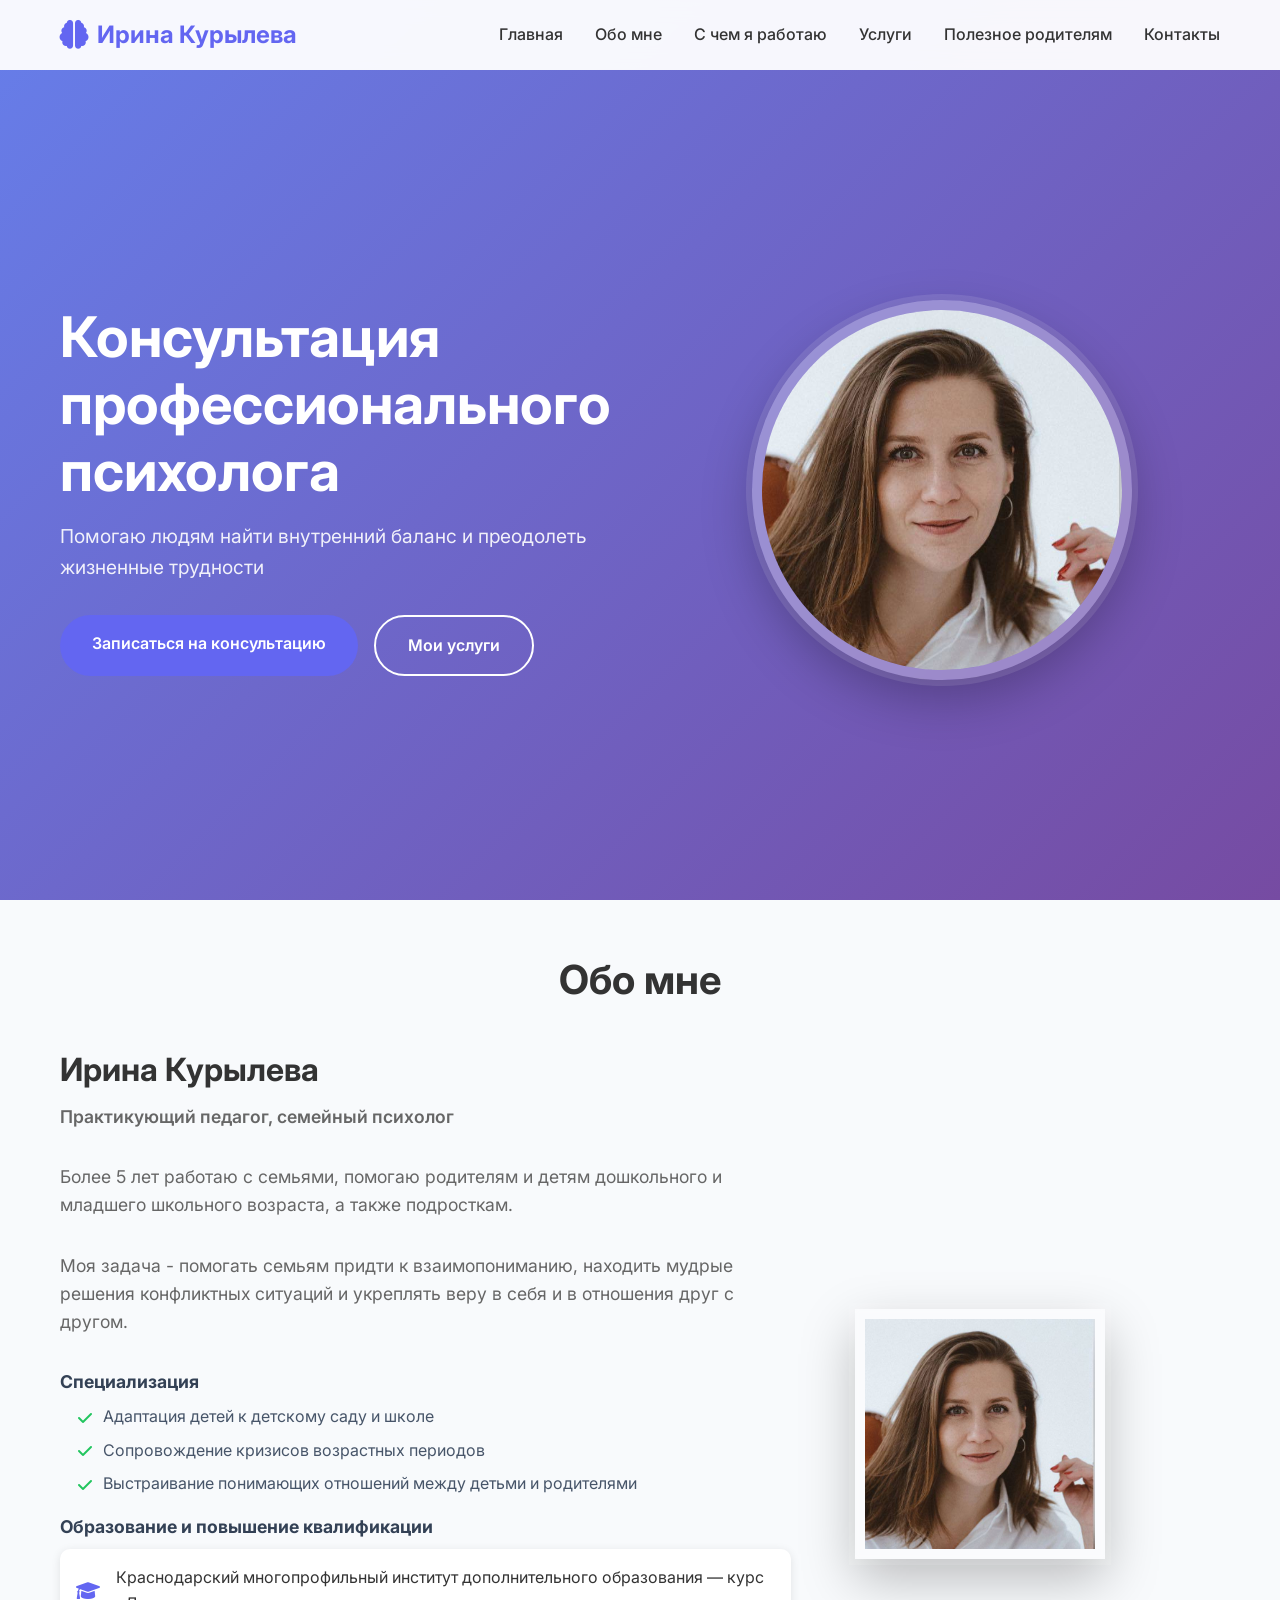
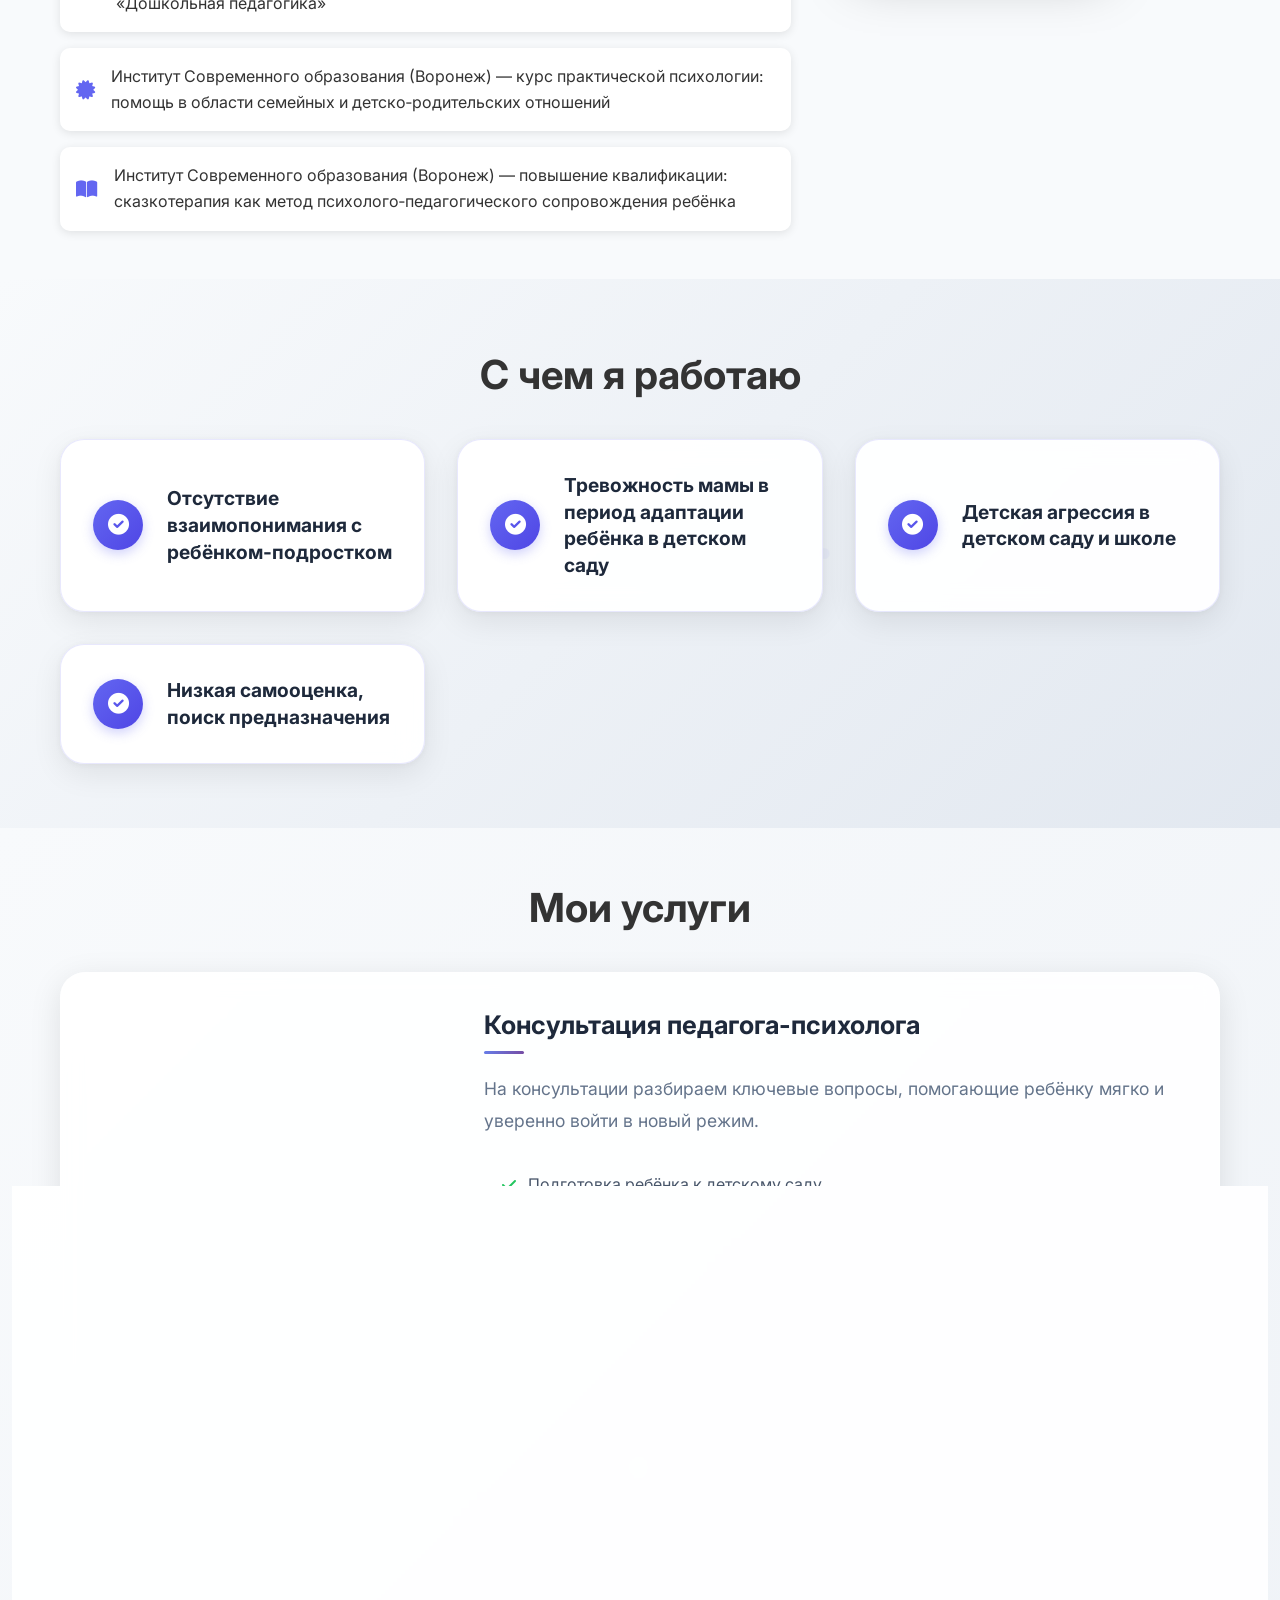
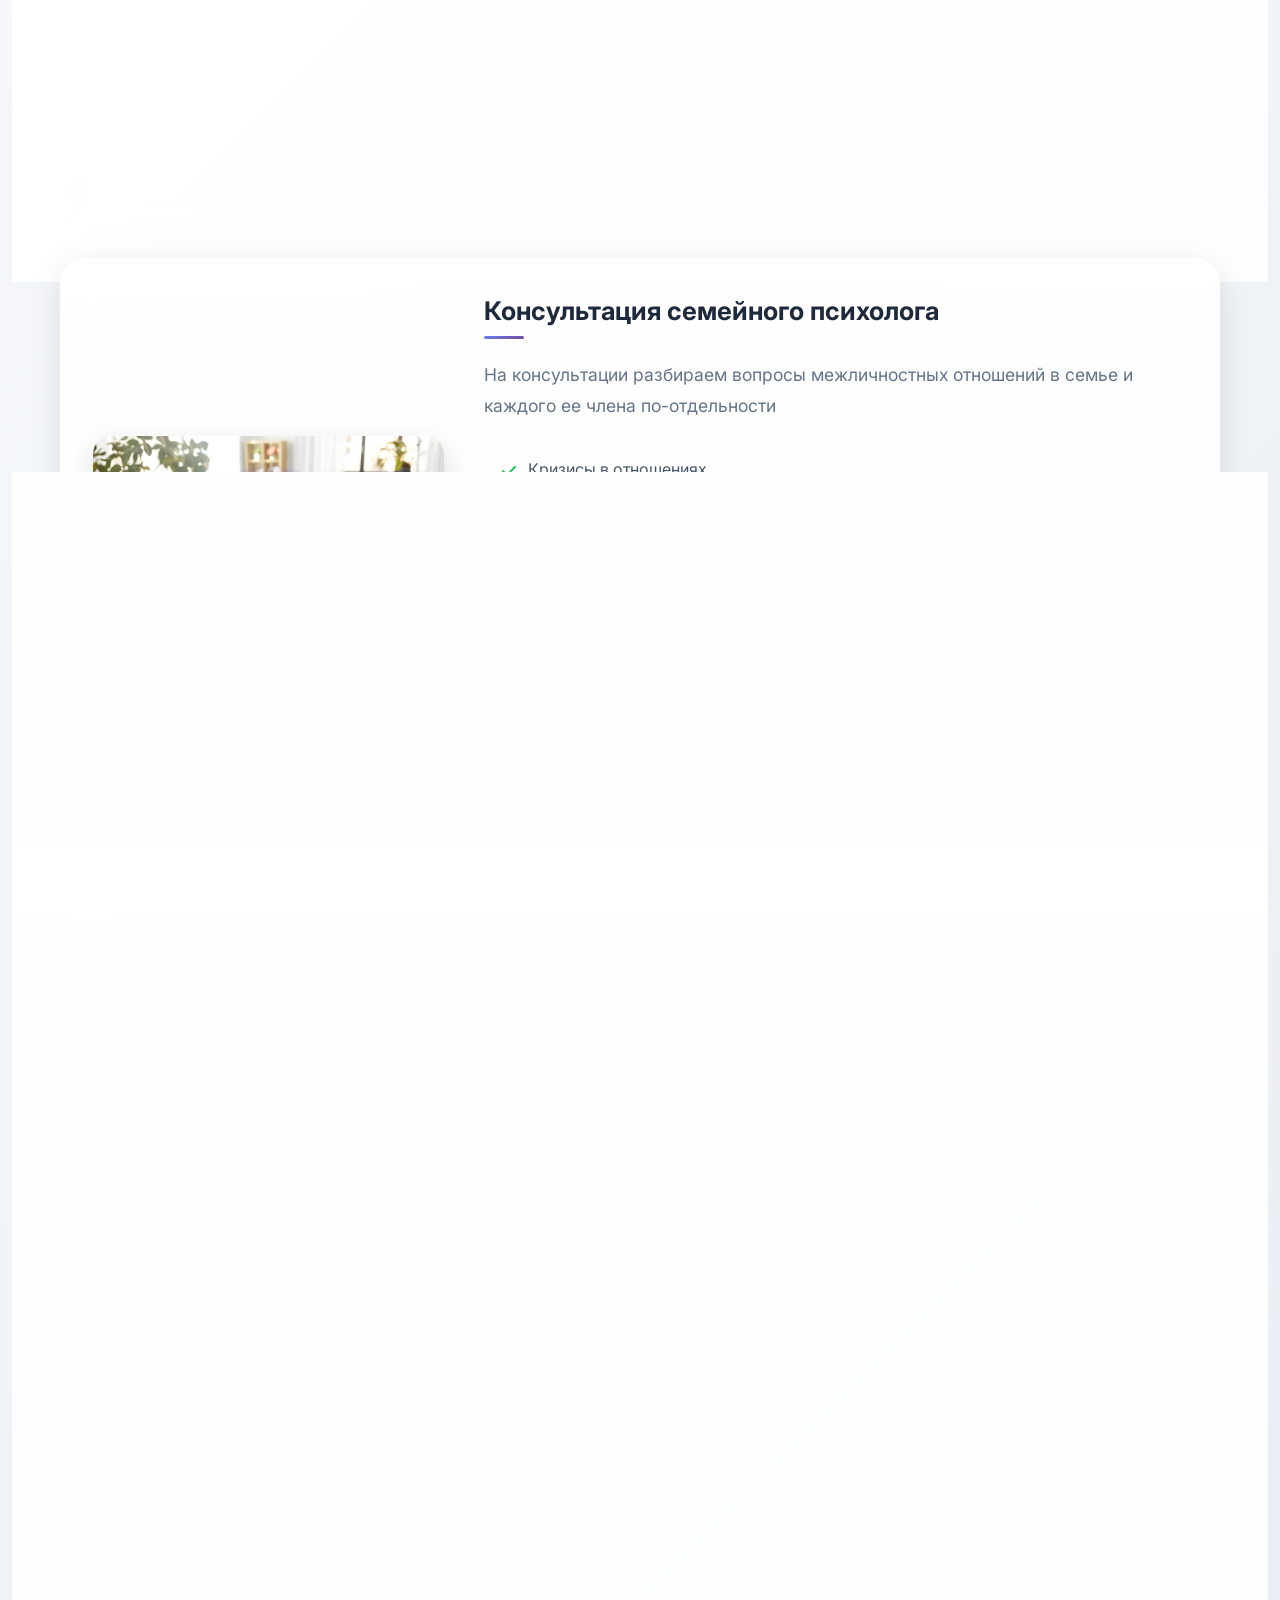
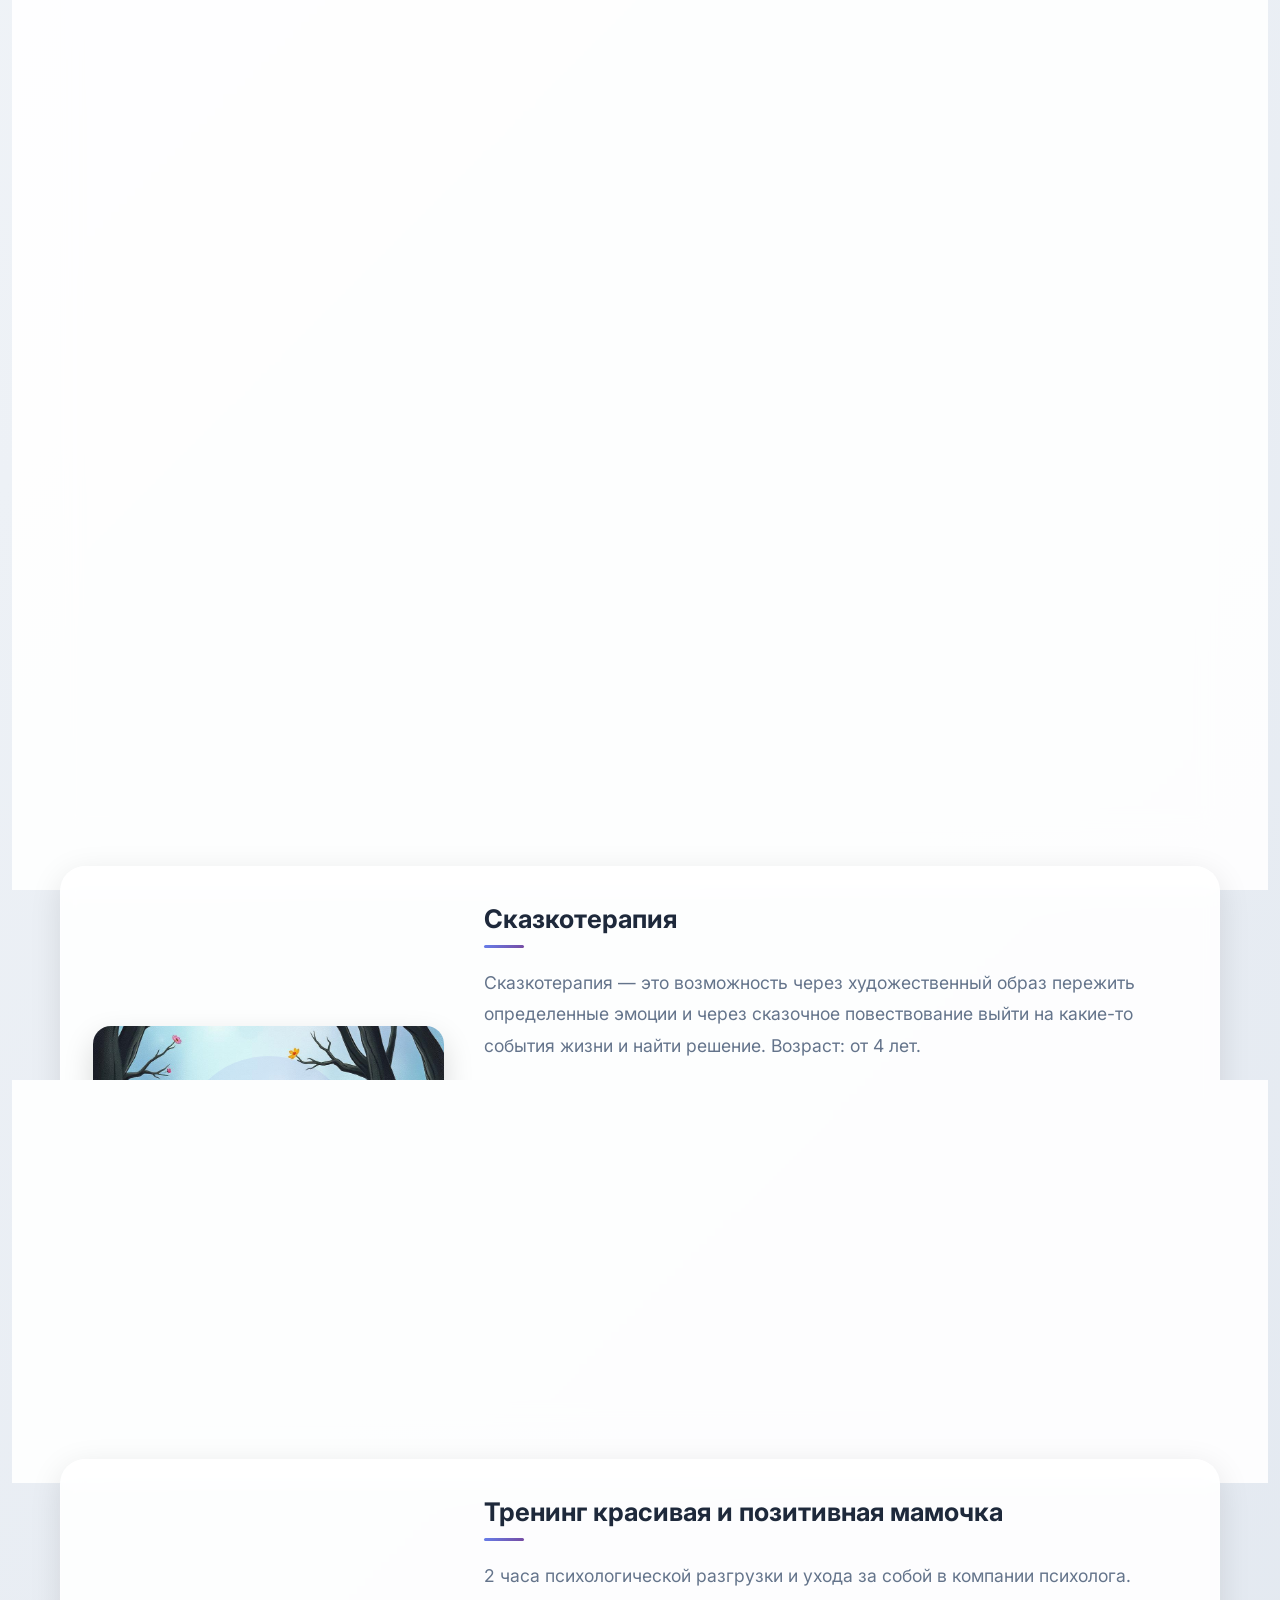
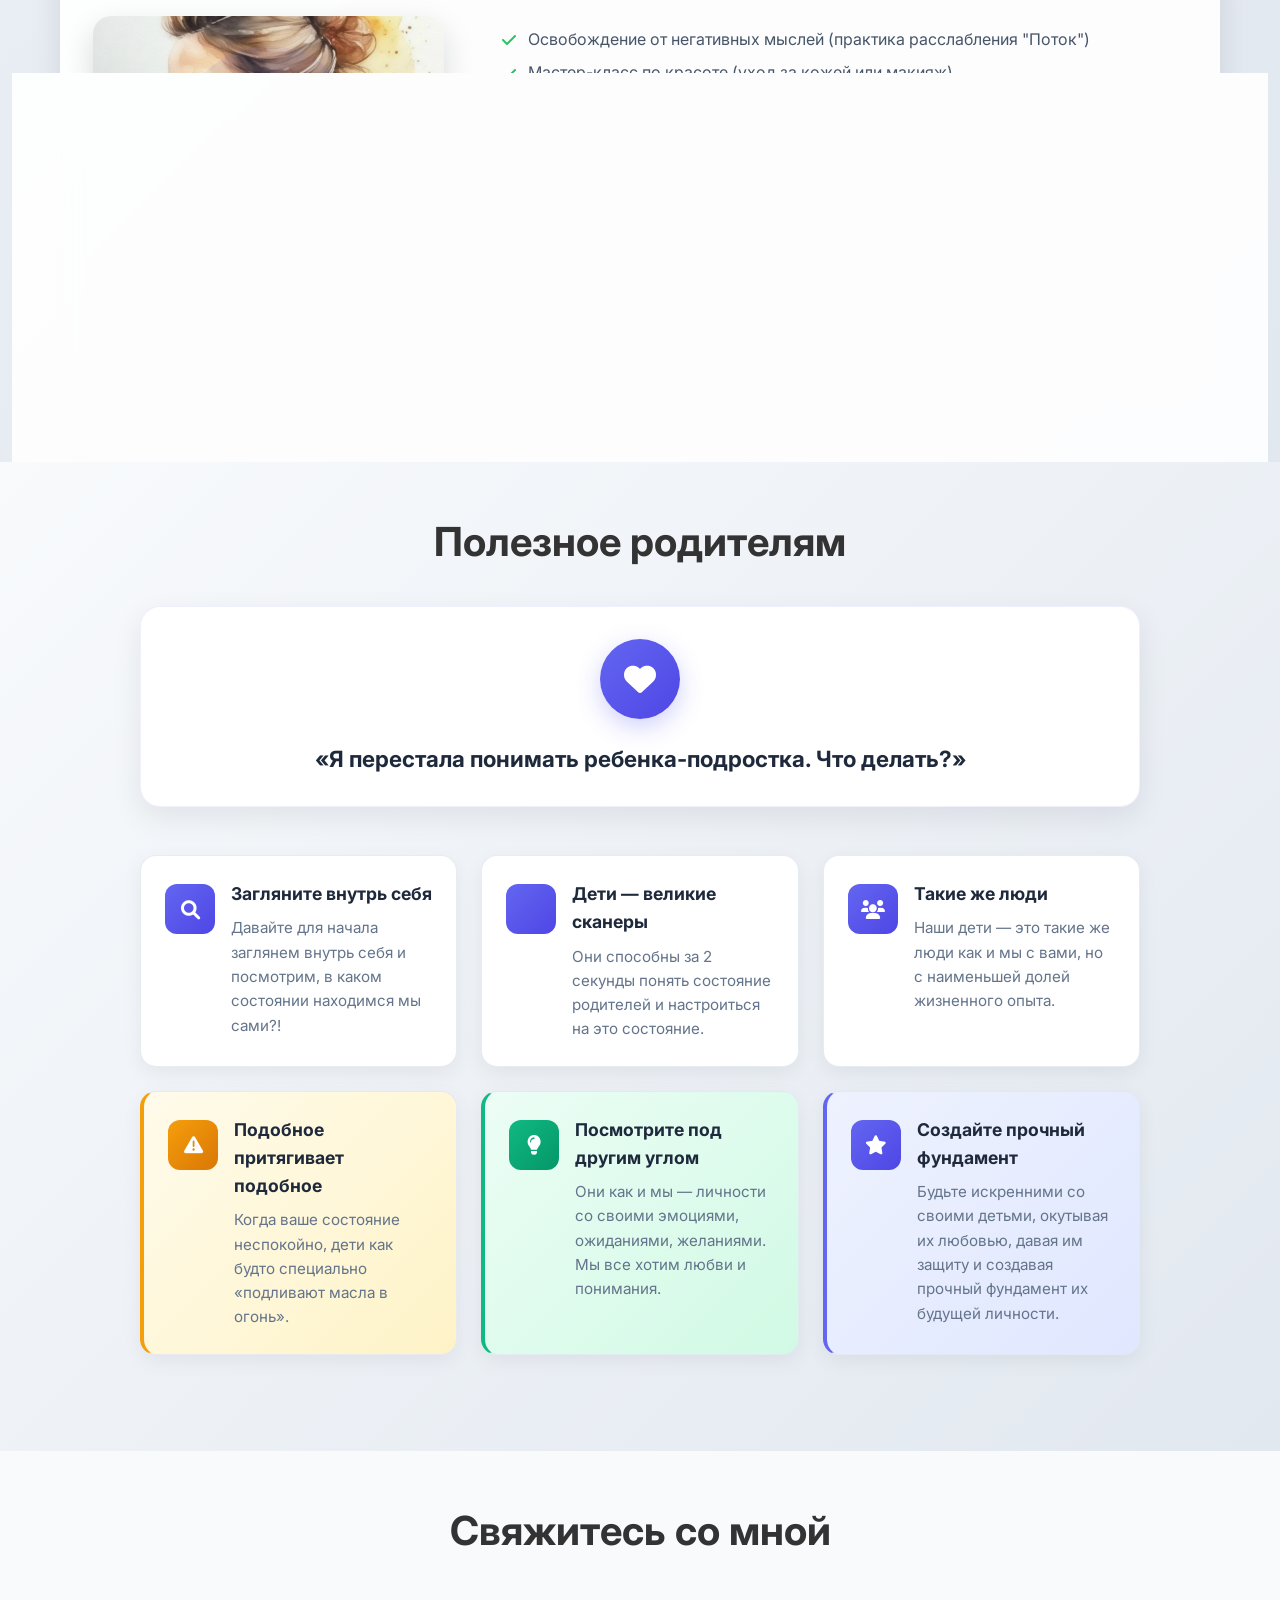
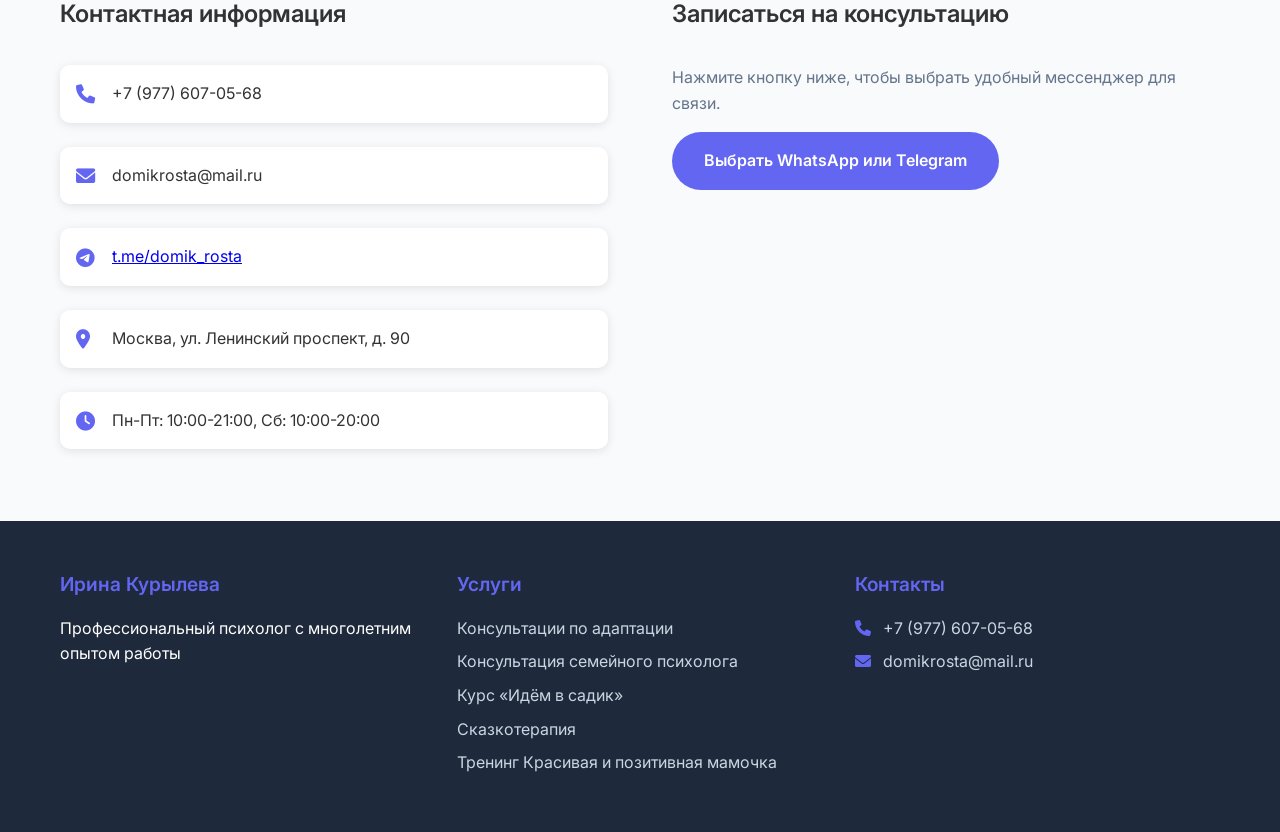
==== commit 4dfbdc6a: "Final fix 2.4" ====
--- a/index.html
+++ b/index.html
@@ -62,7 +62,7 @@
                     <h3>Ирина Курылева</h3>
                     <p class="profession">Практикующий педагог, семейный психолог</p>
                     <p>Более 5 лет работаю с семьями, помогаю родителям и детям дошкольного и младшего школьного возраста, а также подросткам.</p>
-                    <p>Моя задача - помогать членам семьи придти к взаимопониманию, находить мудрые решения конфликтных ситуаций и укреплять веру в себя и в отношения друг с другом.</p>
+                    <p>Моя задача - помогать семьям придти к взаимопониманию, находить мудрые решения конфликтных ситуаций и укреплять веру в себя и в отношения друг с другом.</p>
                     <h4 class="service-subtitle">Специализация</h4>
                     <ul class="service-list">
                         <li>Адаптация детей к детскому саду и школе</li>
--- a/styles.css
+++ b/styles.css
@@ -842,10 +842,13 @@
 .service-list {
     margin: 0 0 1rem 1.1rem;
     color: #475569;
+    display: flex;
+    flex-direction: column;
+    gap: 0.5rem;
 }
 
 .service-list li {
-    margin-bottom: 0.4rem;
+    margin-bottom: 0;
     list-style: none;
     position: relative;
     padding-left: 1.6rem;
@@ -1856,6 +1859,7 @@
     grid-template-columns: 1fr 1fr;
     gap: 2rem;
     margin-top: 1rem;
+    align-items: start;
 }
 
 .course-column {
@@ -1871,6 +1875,11 @@
     border: 1px solid rgba(99, 102, 241, 0.1);
     box-shadow: 0 4px 15px rgba(0, 0, 0, 0.05);
     transition: all 0.3s ease;
+    display: flex;
+    flex-direction: column;
+    height: 200px;
+    min-height: 200px;
+    max-height: 200px;
 }
 
 .course-lesson:hover {
@@ -1887,20 +1896,29 @@
     text-align: center;
     padding-bottom: 0.5rem;
     border-bottom: 2px solid rgba(99, 102, 241, 0.1);
+    flex-shrink: 0;
+    height: 60px;
+    display: flex;
+    align-items: center;
+    justify-content: center;
 }
 
 .lesson-list {
     list-style: none;
     margin: 0;
     padding: 0;
+    flex-grow: 1;
+    display: flex;
+    flex-direction: column;
+    justify-content: center;
 }
 
 .lesson-list li {
-    margin-bottom: 0.8rem;
+    margin-bottom: 0.6rem;
     padding-left: 0;
     color: #475569;
-    font-size: 0.95rem;
-    line-height: 1.5;
+    font-size: 0.9rem;
+    line-height: 1.4;
     position: relative;
 }
 
@@ -1917,14 +1935,19 @@
     
     .course-lesson {
         padding: 1.2rem;
+        height: 180px;
+        min-height: 180px;
+        max-height: 180px;
     }
     
     .course-lesson h5 {
         font-size: 1rem;
+        height: 50px;
     }
     
     .lesson-list li {
-        font-size: 0.9rem;
+        font-size: 0.85rem;
+        margin-bottom: 0.5rem;
     }
 }
 
@@ -1935,14 +1958,18 @@
     
     .course-lesson {
         padding: 1rem;
+        height: 160px;
+        min-height: 160px;
+        max-height: 160px;
     }
     
     .course-lesson h5 {
         font-size: 0.95rem;
+        height: 45px;
     }
     
     .lesson-list li {
-        font-size: 0.85rem;
-        margin-bottom: 0.6rem;
+        font-size: 0.8rem;
+        margin-bottom: 0.4rem;
     }
 } 
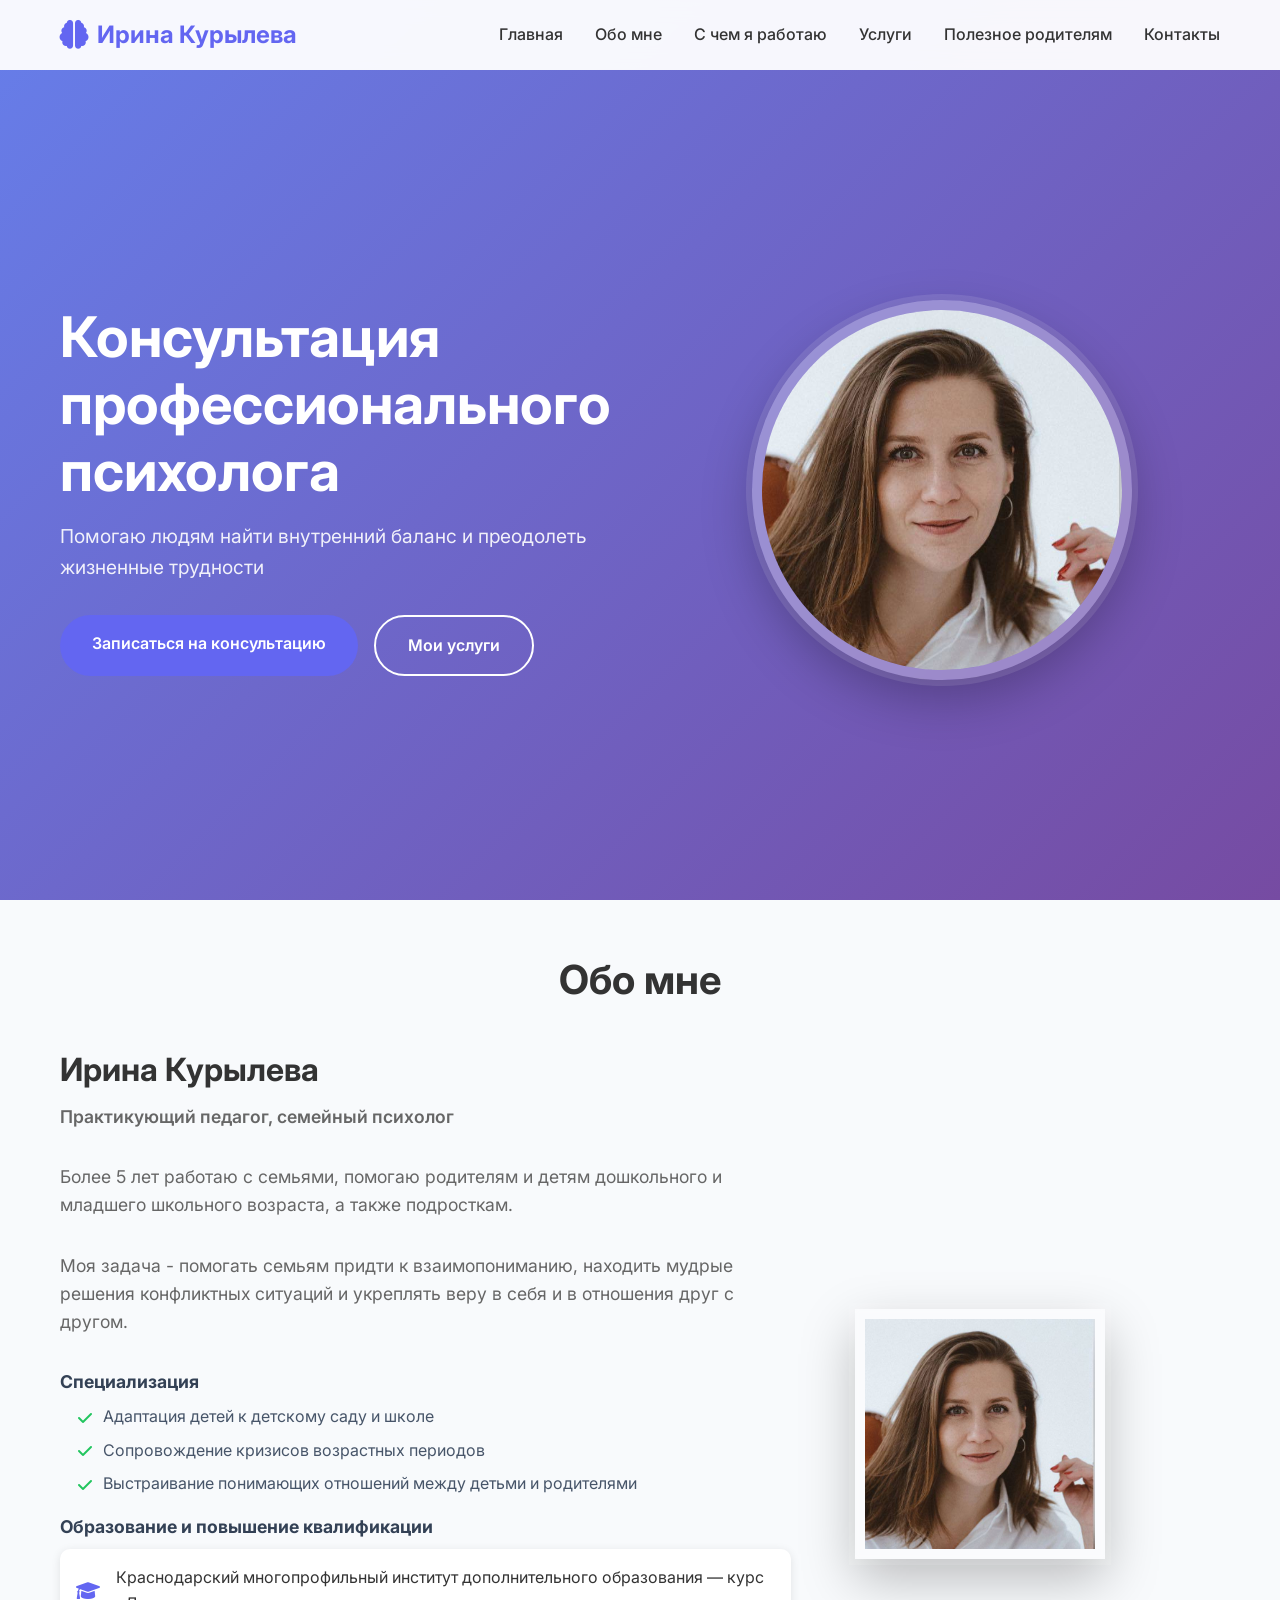
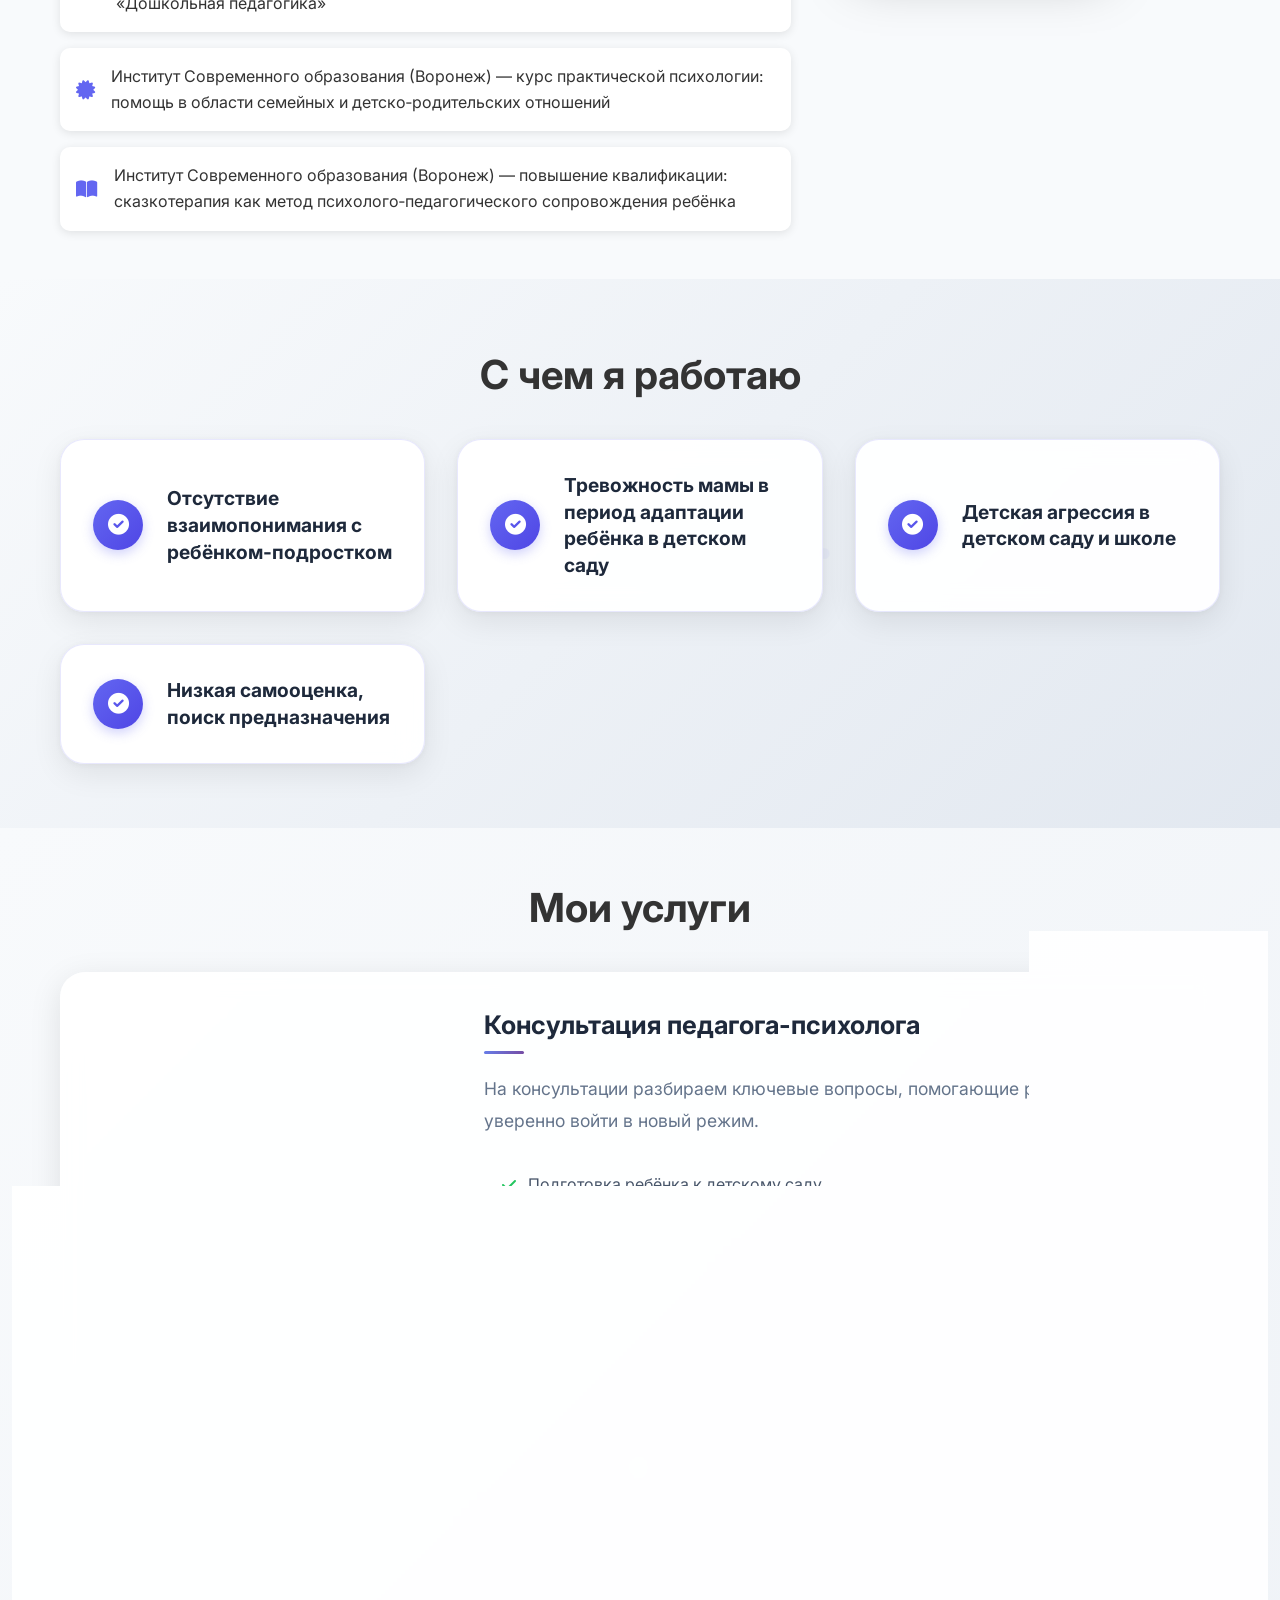
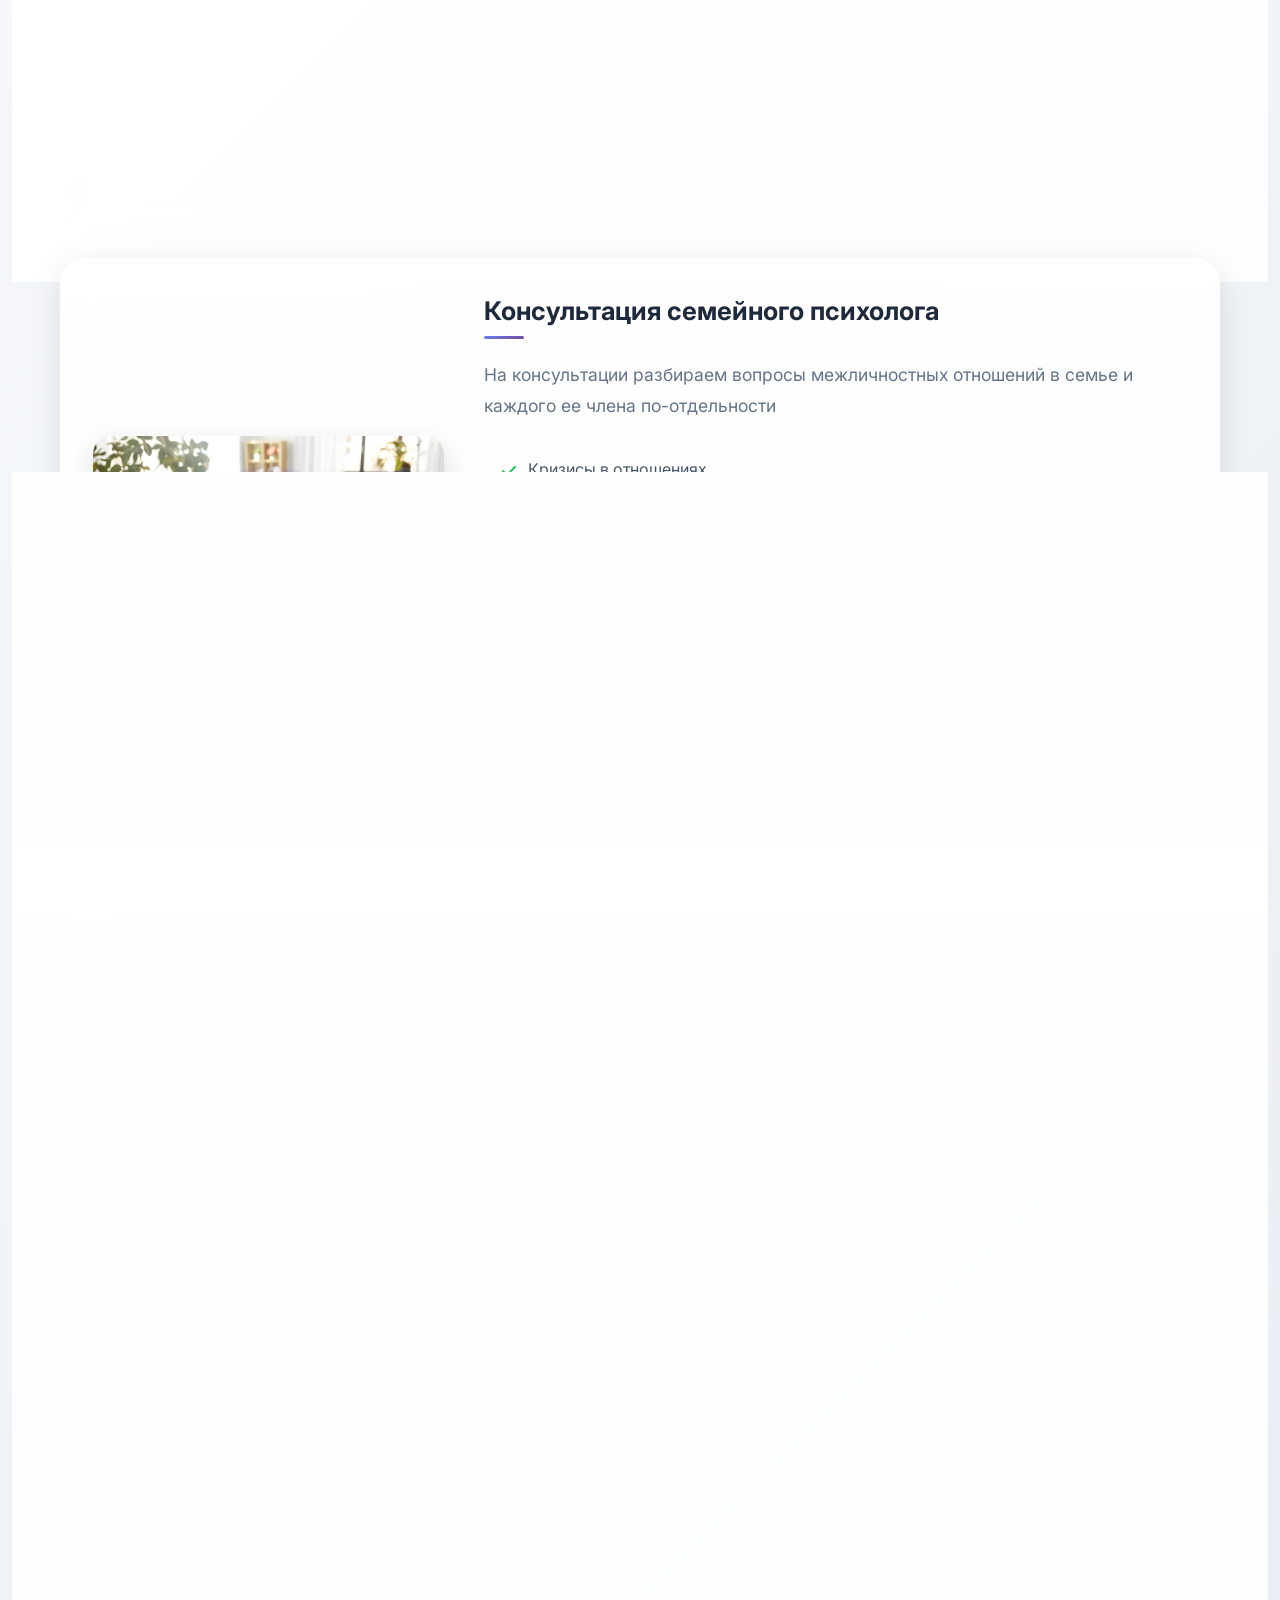
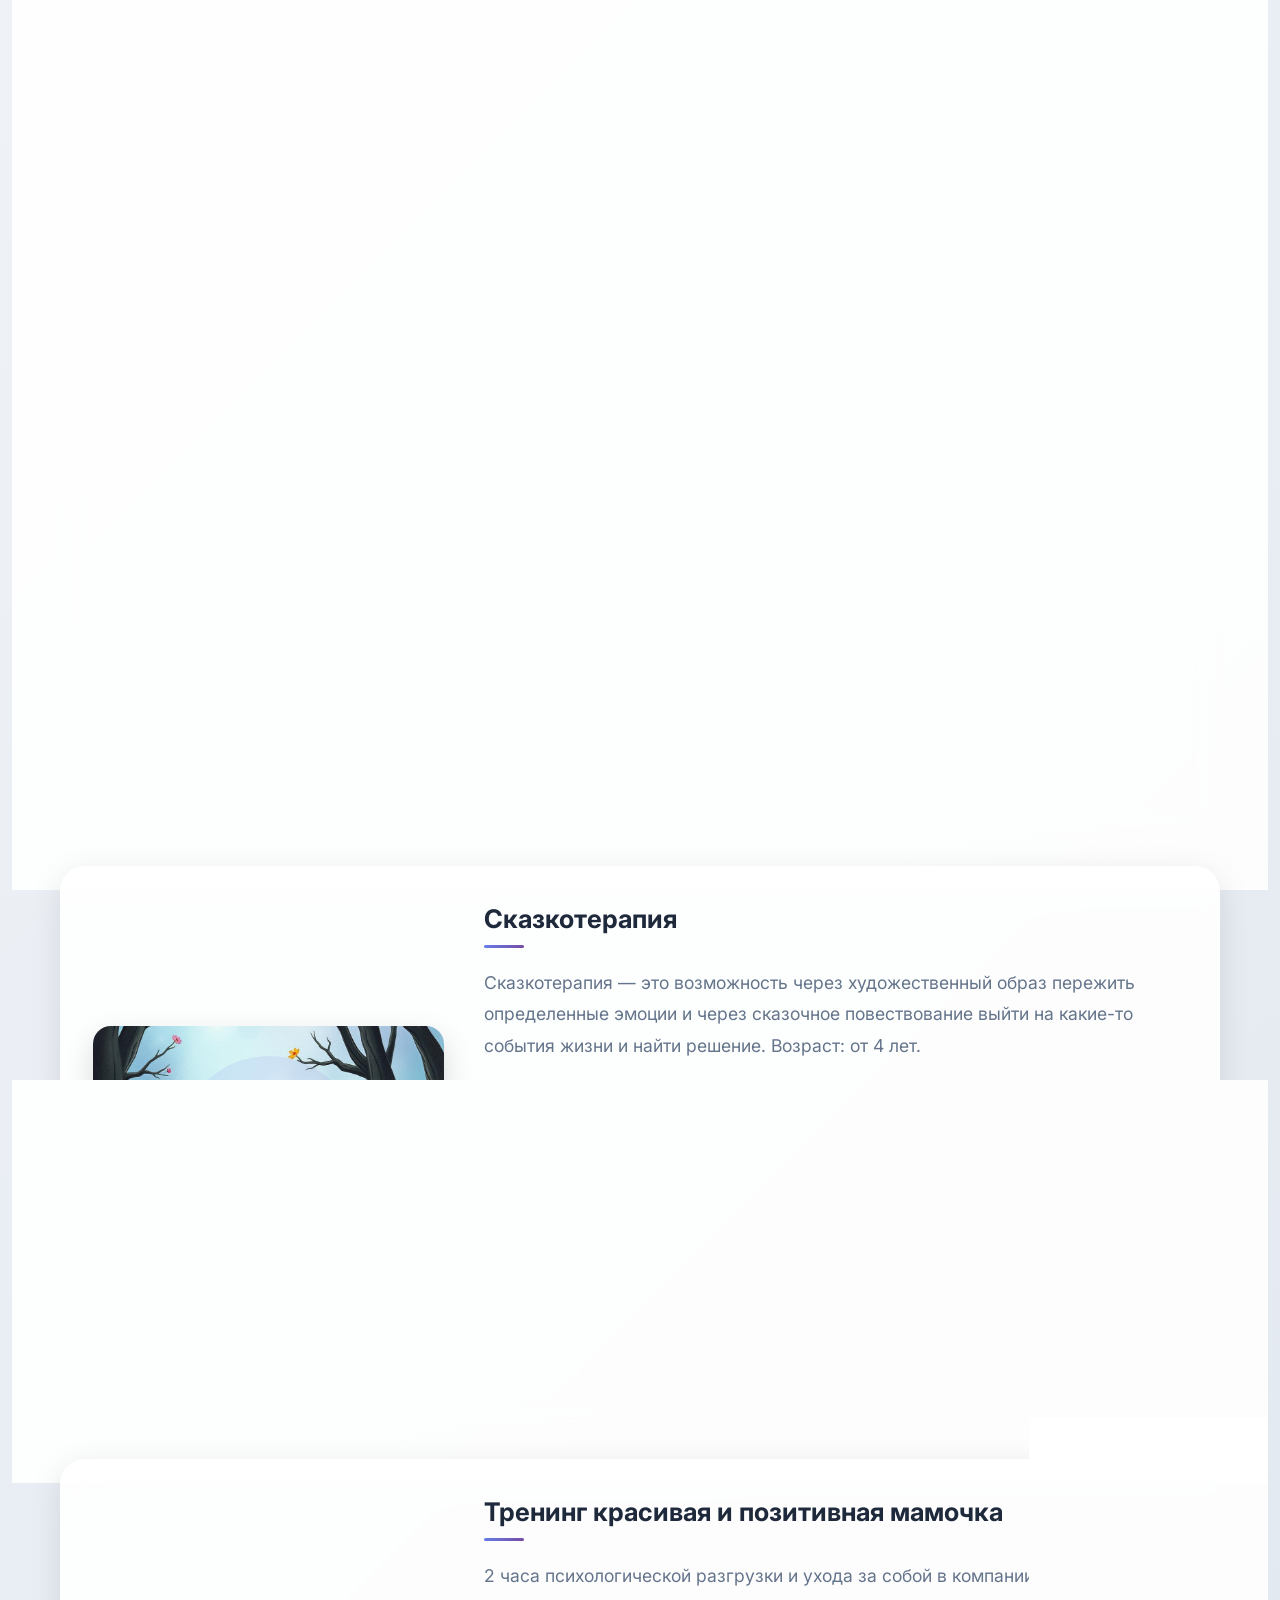
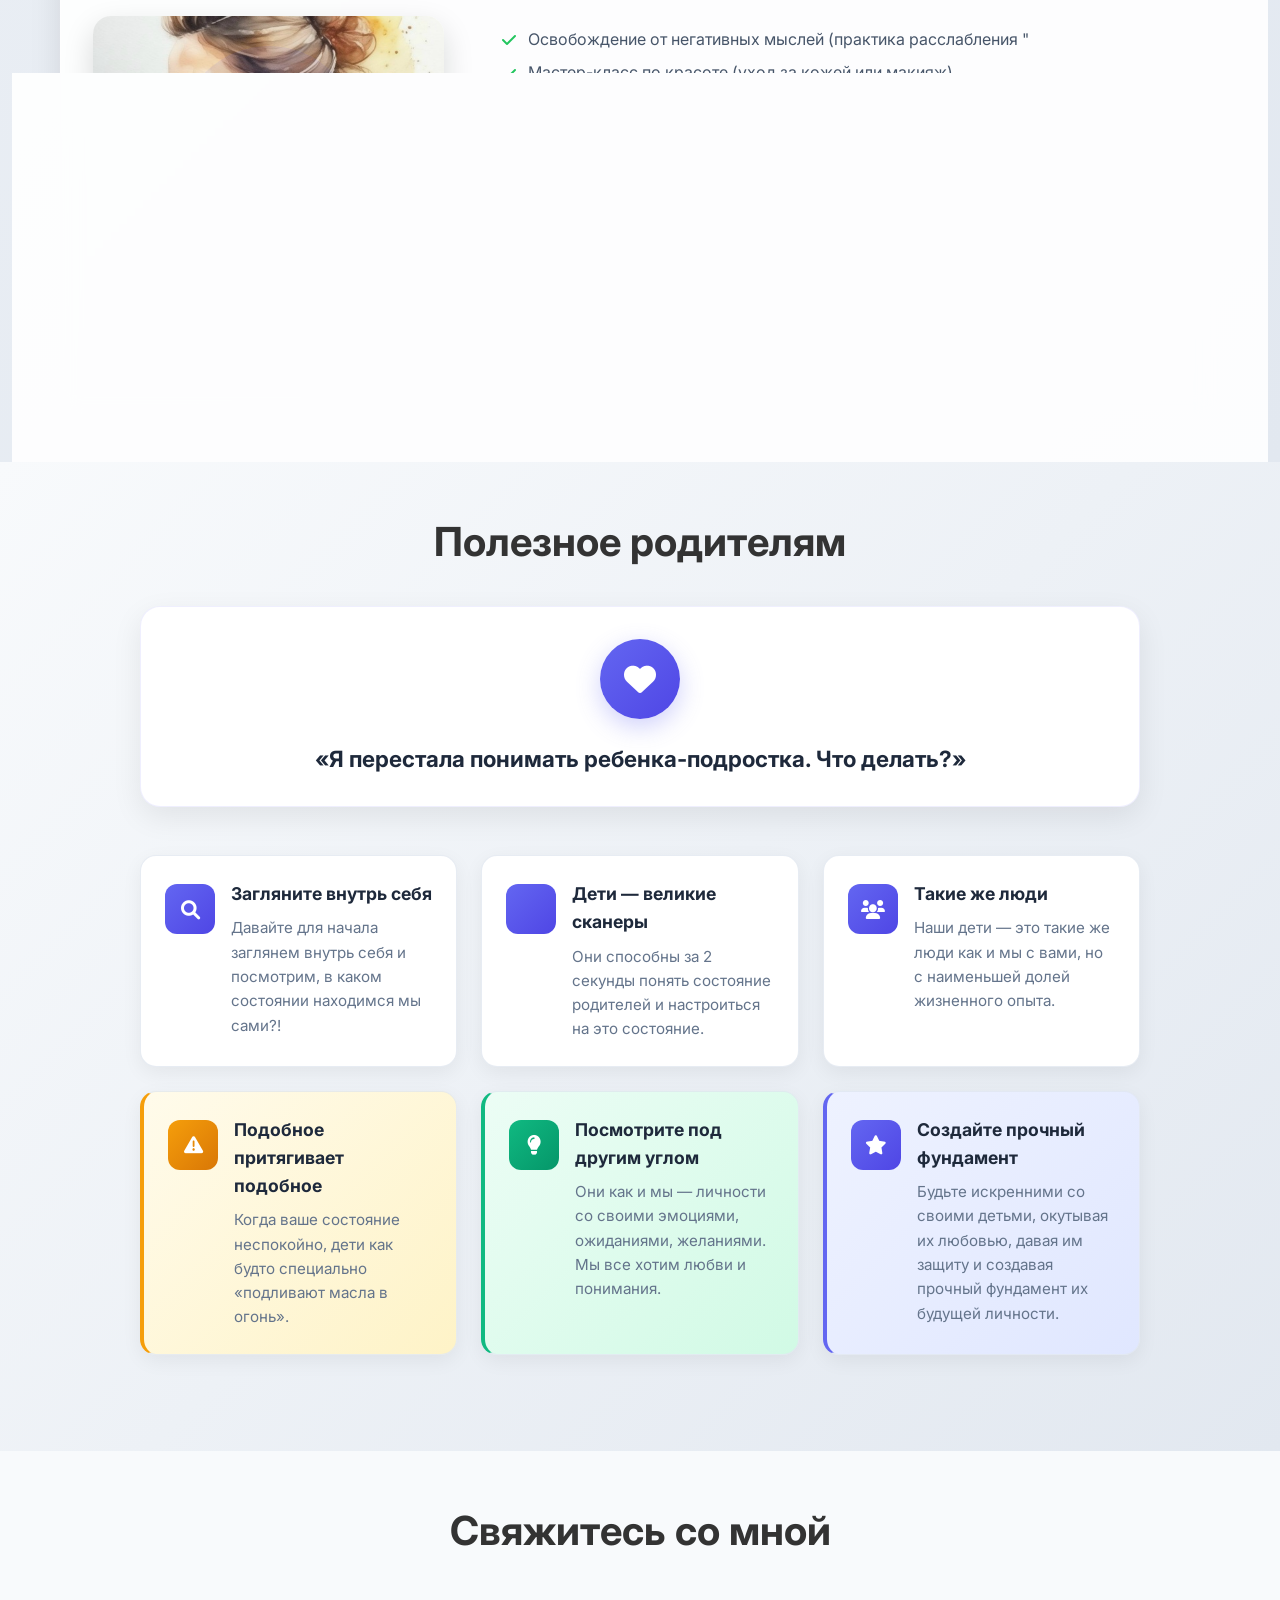
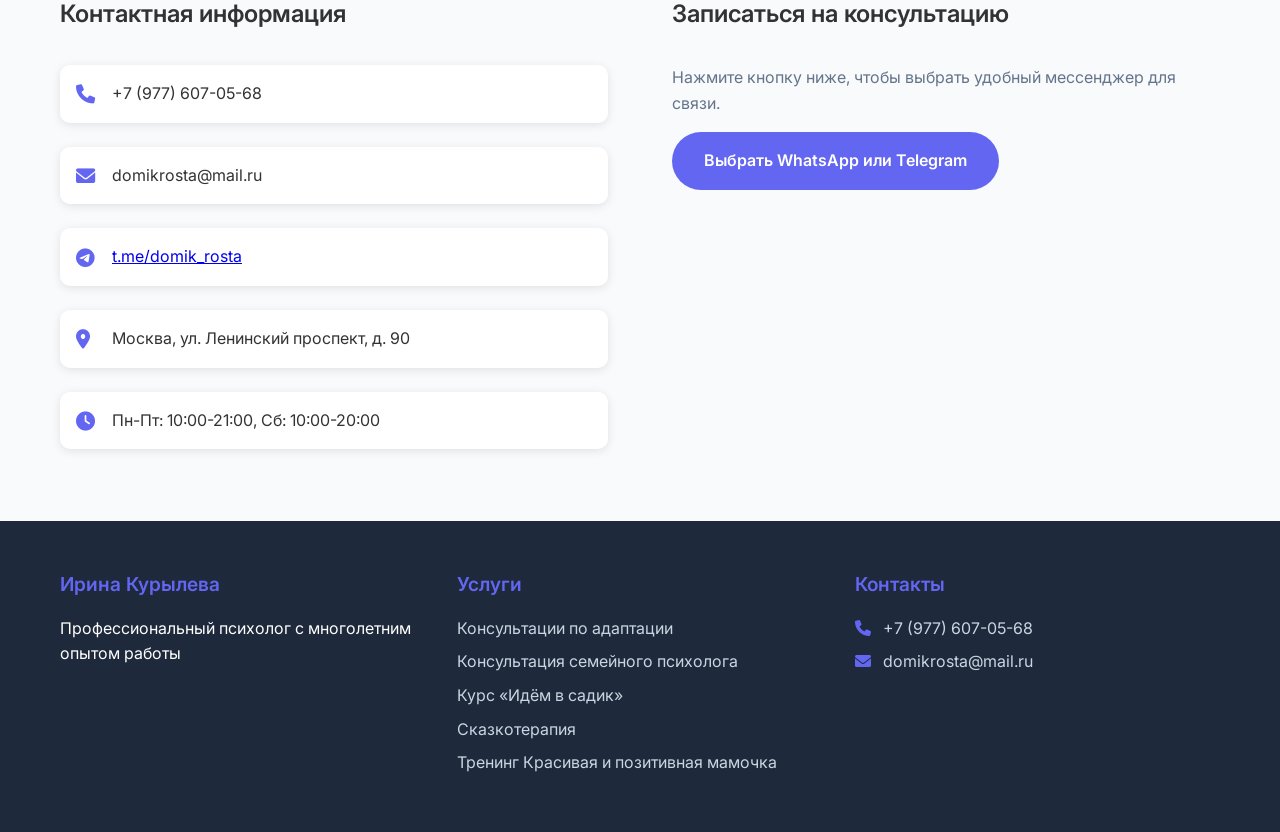
==== commit 1259e048: "Final fix 2.6" ====
--- a/index.html
+++ b/index.html
@@ -208,6 +208,13 @@
                                     </ul>
                                 </div>
                                 <div class="course-lesson">
+                                    <h5>Занятие 2 «Подготовка»</h5>
+                                    <ul class="service-list">
+                                        <li>Как правильно настроить малыша</li>
+                                        <li>Какие навыки необходимы для посещения сада</li>
+                                    </ul>
+                                </div>
+                                <div class="course-lesson">
                                     <h5>Занятие 3 «Эмоции»</h5>
                                     <ul class="service-list">
                                         <li>Что такое ритуалы прощания и встречи</li>
@@ -215,6 +222,15 @@
                                     </ul>
                                 </div>
                                 <div class="course-lesson">
+                                    <h5>Занятие 4 «День настал»</h5>
+                                    <ul class="service-list">
+                                        <li>Основные этапы адаптации</li>
+                                        <li>Как снять волнение мамы</li>
+                                    </ul>
+                                </div>
+                            </div>
+                            <div class="course-column">
+                                <div class="course-lesson">
                                     <h5>Занятие 5 «В чем смысл»</h5>
                                     <ul class="service-list">
                                         <li>Зачем маме детский сад</li>
@@ -222,33 +238,17 @@
                                     </ul>
                                 </div>
                                 <div class="course-lesson">
+                                    <h5>Занятие 6 «Перемены»</h5>
+                                    <ul class="service-list">
+                                        <li>Малыш в саду и дома разный, почему?</li>
+                                        <li>На что обращаем внимание в поведении малыша</li>
+                                    </ul>
+                                </div>
+                                <div class="course-lesson">
                                     <h5>Занятие 7 «В садик с мамой»</h5>
                                     <ul class="service-list">
                                         <li>Игра Демо-день в саду</li>
                                         <li>Совместное прохождение основных этапов</li>
-                                    </ul>
-                                </div>
-                            </div>
-                            <div class="course-column">
-                                <div class="course-lesson">
-                                    <h5>Занятие 2 «Подготовка»</h5>
-                                    <ul class="service-list">
-                                        <li>Как правильно настроить малыша</li>
-                                        <li>Какие навыки необходимы для посещения сада</li>
-                                    </ul>
-                                </div>
-                                <div class="course-lesson">
-                                    <h5>Занятие 4 «День настал»</h5>
-                                    <ul class="service-list">
-                                        <li>Основные этапы адаптации</li>
-                                        <li>Как снять волнение мамы</li>
-                                    </ul>
-                                </div>
-                                <div class="course-lesson">
-                                    <h5>Занятие 6 «Перемены»</h5>
-                                    <ul class="service-list">
-                                        <li>Малыш в саду и дома разный, почему?</li>
-                                        <li>На что обращаем внимание в поведении малыша</li>
                                     </ul>
                                 </div>
                                 <div class="course-lesson">
--- a/styles.css
+++ b/styles.css
@@ -1901,6 +1901,10 @@
     display: flex;
     align-items: center;
     justify-content: center;
+    word-wrap: break-word;
+    overflow-wrap: break-word;
+    hyphens: auto;
+    line-height: 1.3;
 }
 
 .lesson-list {
@@ -1910,16 +1914,21 @@
     flex-grow: 1;
     display: flex;
     flex-direction: column;
-    justify-content: center;
+    justify-content: flex-start;
+    overflow: hidden;
 }
 
 .lesson-list li {
-    margin-bottom: 0.6rem;
+    margin-bottom: 0.4rem;
     padding-left: 0;
     color: #475569;
     font-size: 0.9rem;
-    line-height: 1.4;
+    line-height: 1.3;
     position: relative;
+    word-wrap: break-word;
+    overflow-wrap: break-word;
+    hyphens: auto;
+    flex-shrink: 0;
 }
 
 .lesson-list li:last-child {
@@ -1929,47 +1938,56 @@
 /* Адаптивность для расписания курса */
 @media (max-width: 768px) {
     .course-schedule {
-        grid-template-columns: 1fr;
+        display: flex;
+        flex-direction: column;
         gap: 1.5rem;
+    }
+    
+    .course-column {
+        display: contents;
     }
     
     .course-lesson {
         padding: 1.2rem;
+        height: 200px;
+        min-height: 200px;
+        max-height: 200px;
+    }
+    
+    .course-lesson h5 {
+        font-size: 1rem;
+        height: 60px;
+        line-height: 1.2;
+    }
+    
+    .lesson-list li {
+        font-size: 0.85rem;
+        margin-bottom: 0.3rem;
+        line-height: 1.2;
+    }
+}
+
+@media (max-width: 480px) {
+    .course-schedule {
+        gap: 1rem;
+    }
+    
+    .course-lesson {
+        padding: 1rem;
         height: 180px;
         min-height: 180px;
         max-height: 180px;
     }
     
     .course-lesson h5 {
-        font-size: 1rem;
-        height: 50px;
-    }
-    
-    .lesson-list li {
-        font-size: 0.85rem;
-        margin-bottom: 0.5rem;
-    }
-}
-
-@media (max-width: 480px) {
-    .course-schedule {
-        gap: 1rem;
-    }
-    
-    .course-lesson {
-        padding: 1rem;
-        height: 160px;
-        min-height: 160px;
-        max-height: 160px;
-    }
-    
-    .course-lesson h5 {
-        font-size: 0.95rem;
-        height: 45px;
+        font-size: 0.9rem;
+        height: 55px;
+        line-height: 1.1;
     }
     
     .lesson-list li {
         font-size: 0.8rem;
-        margin-bottom: 0.4rem;
+        margin-bottom: 0.25rem;
+        line-height: 1.1;
     }
 } 
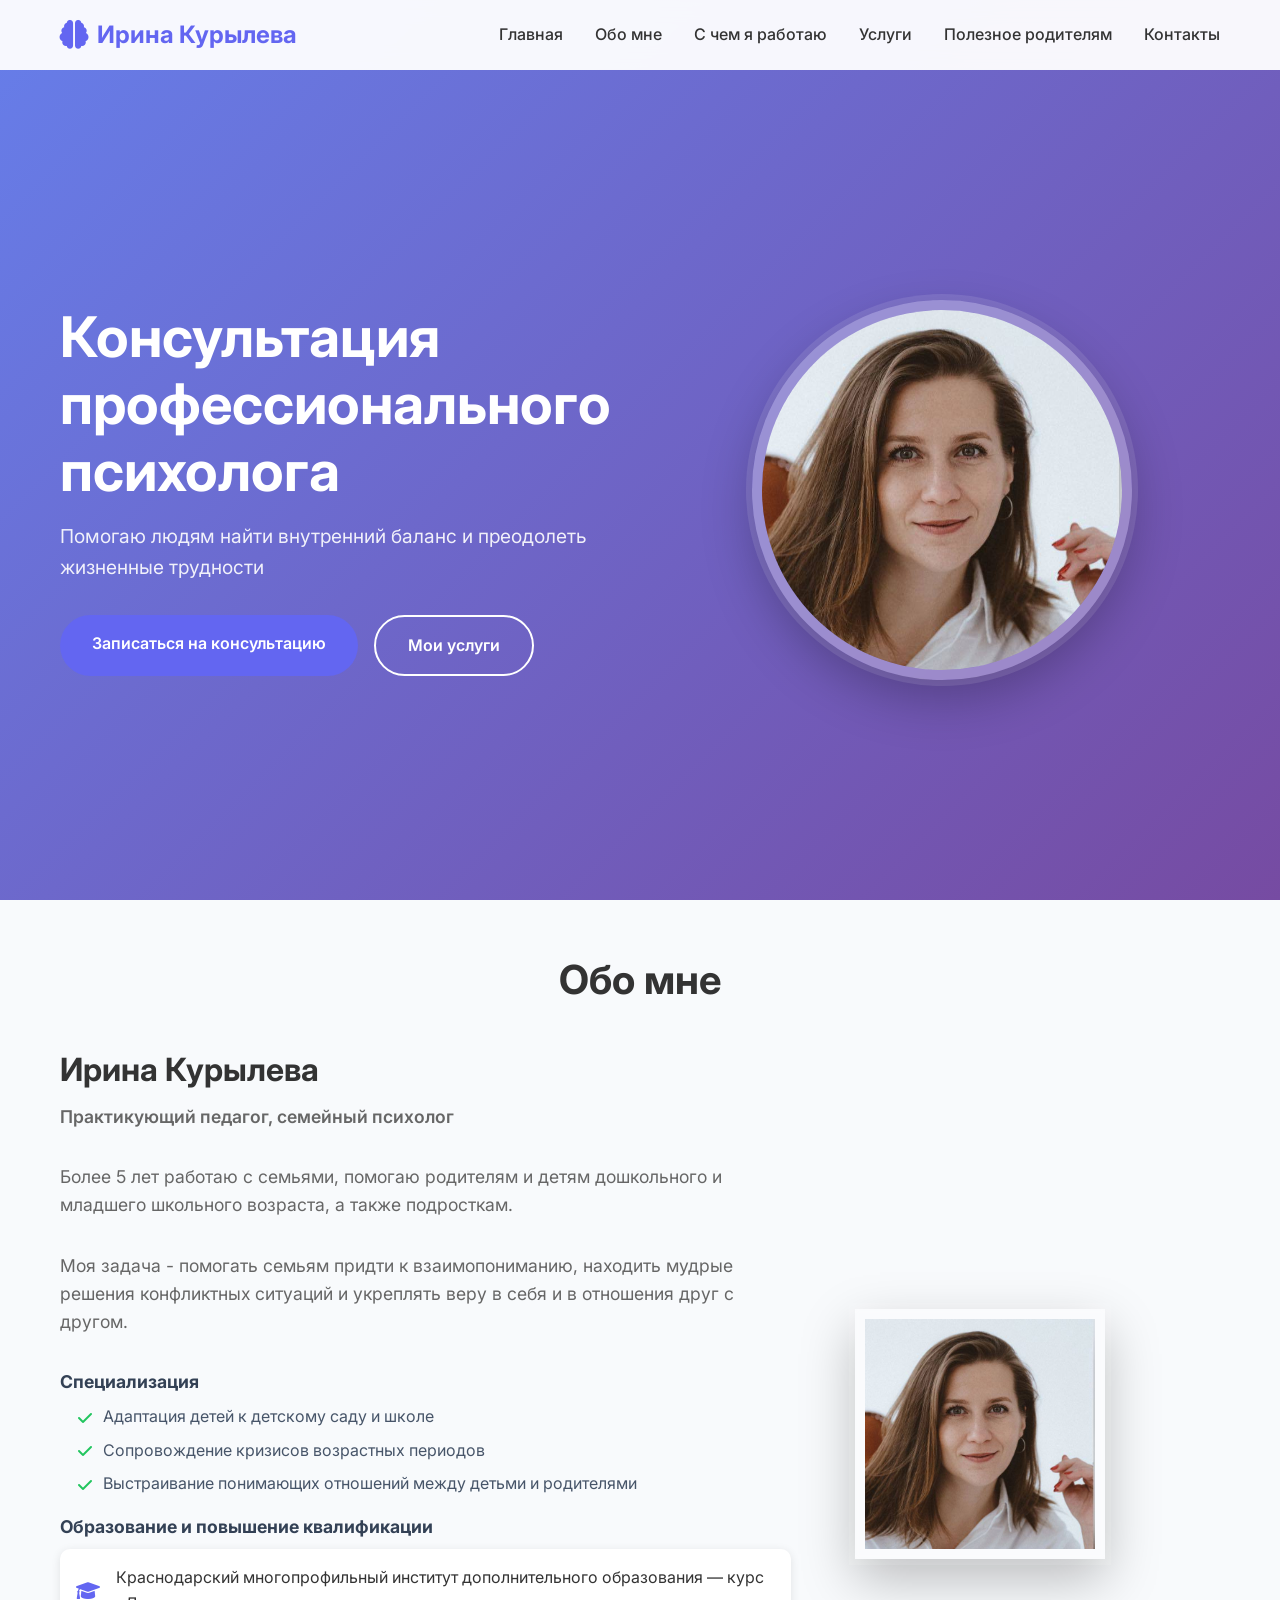
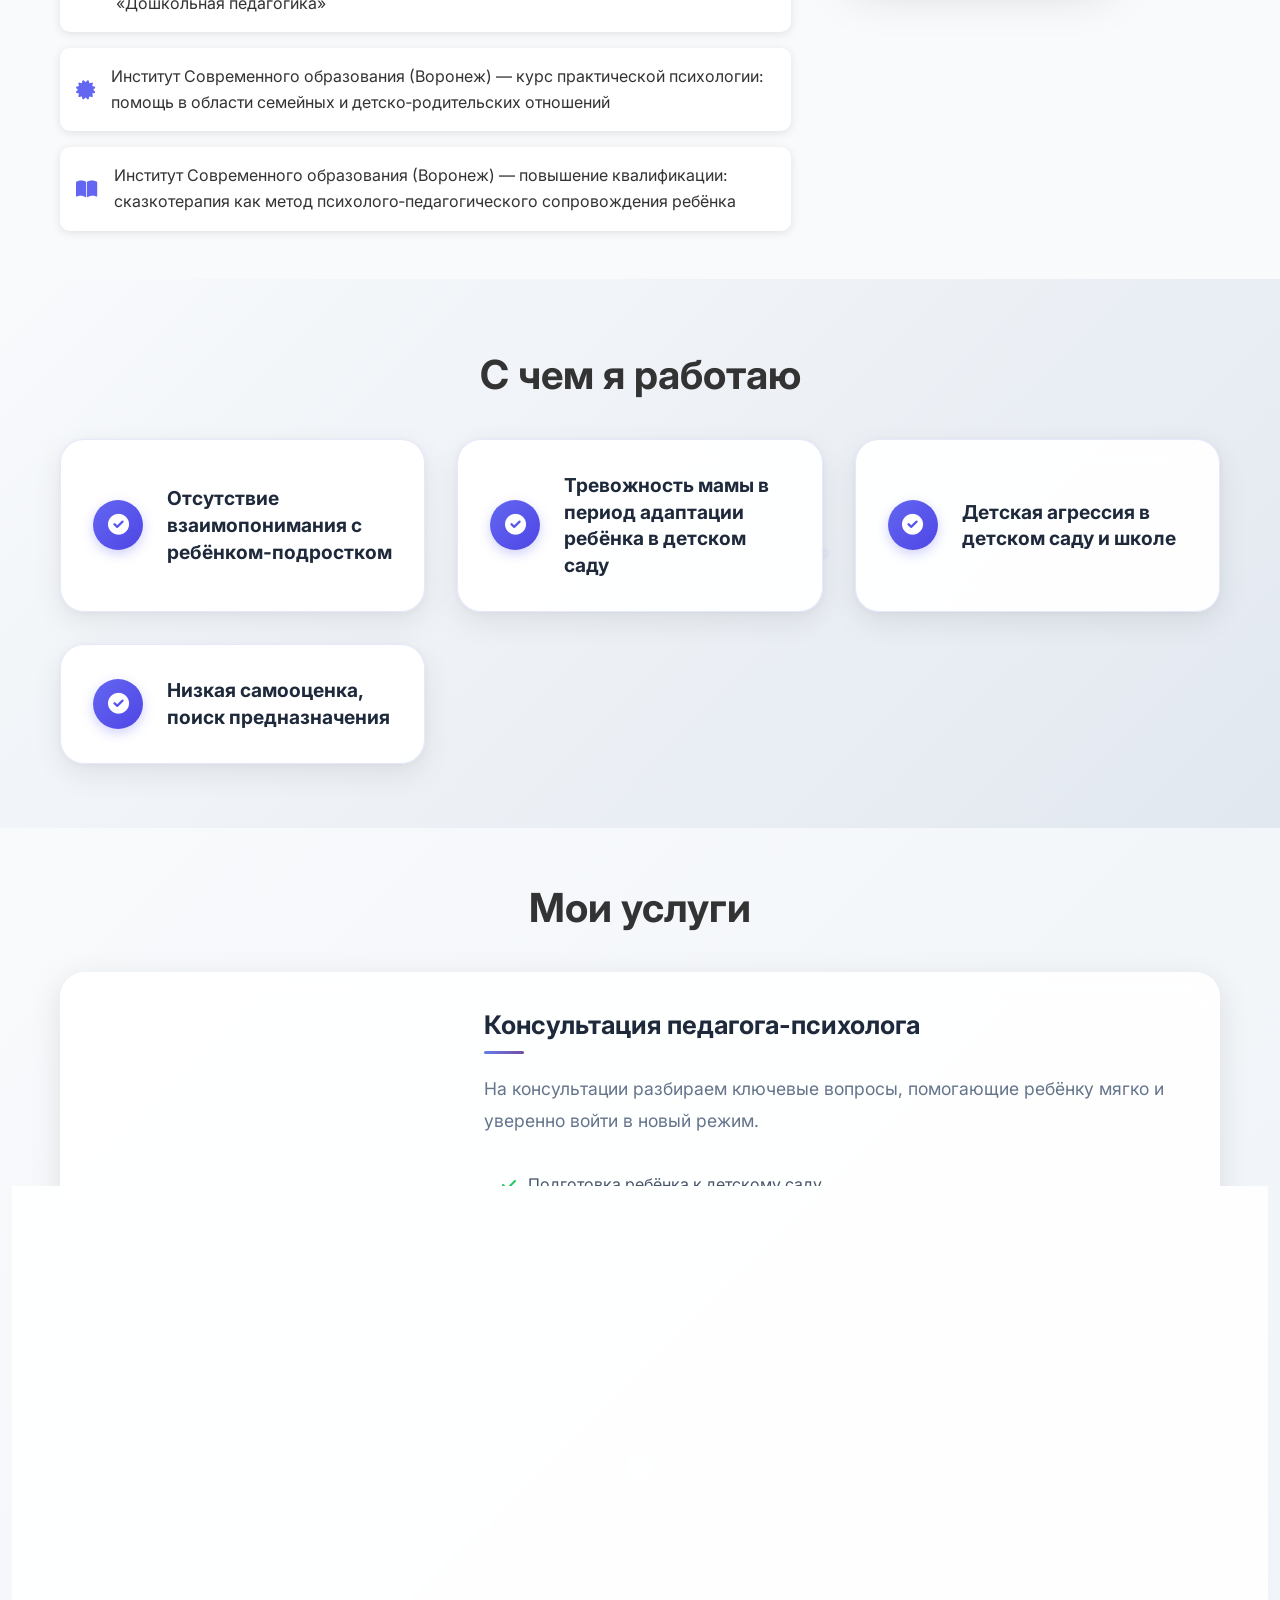
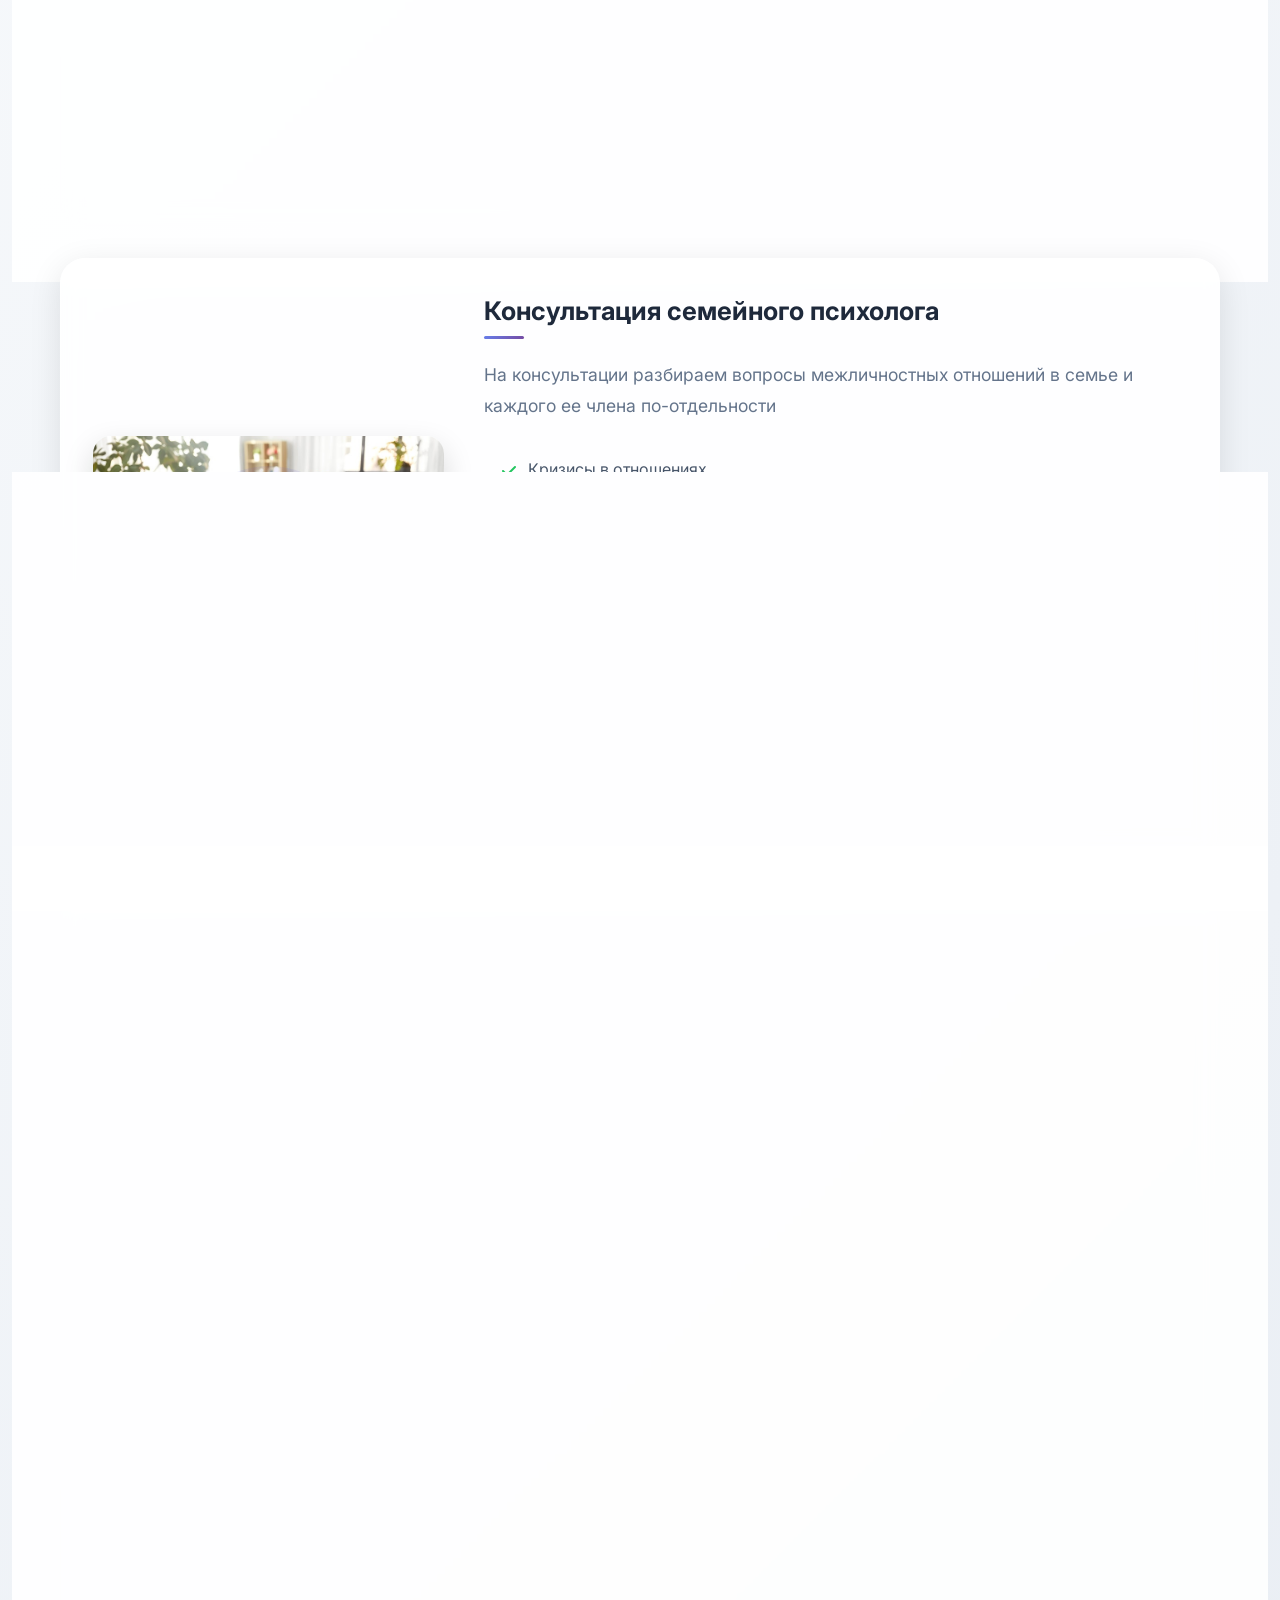
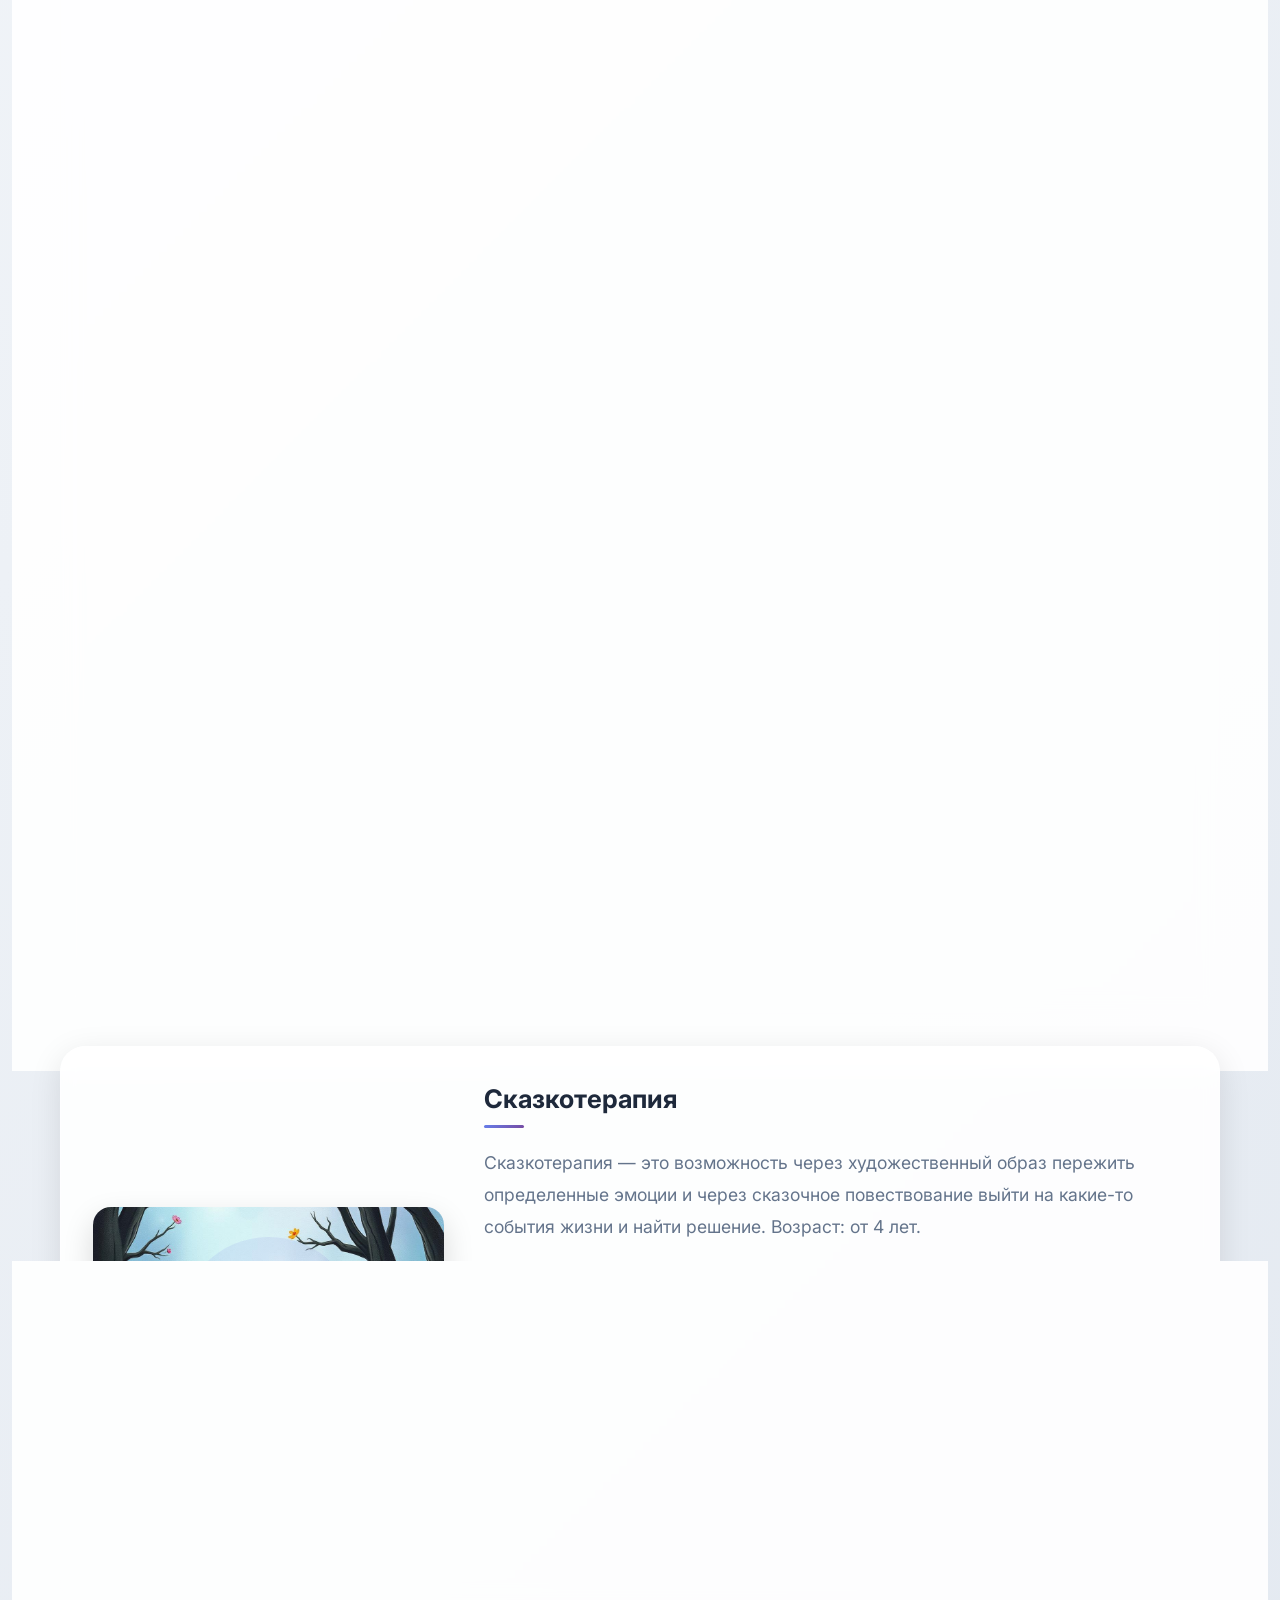
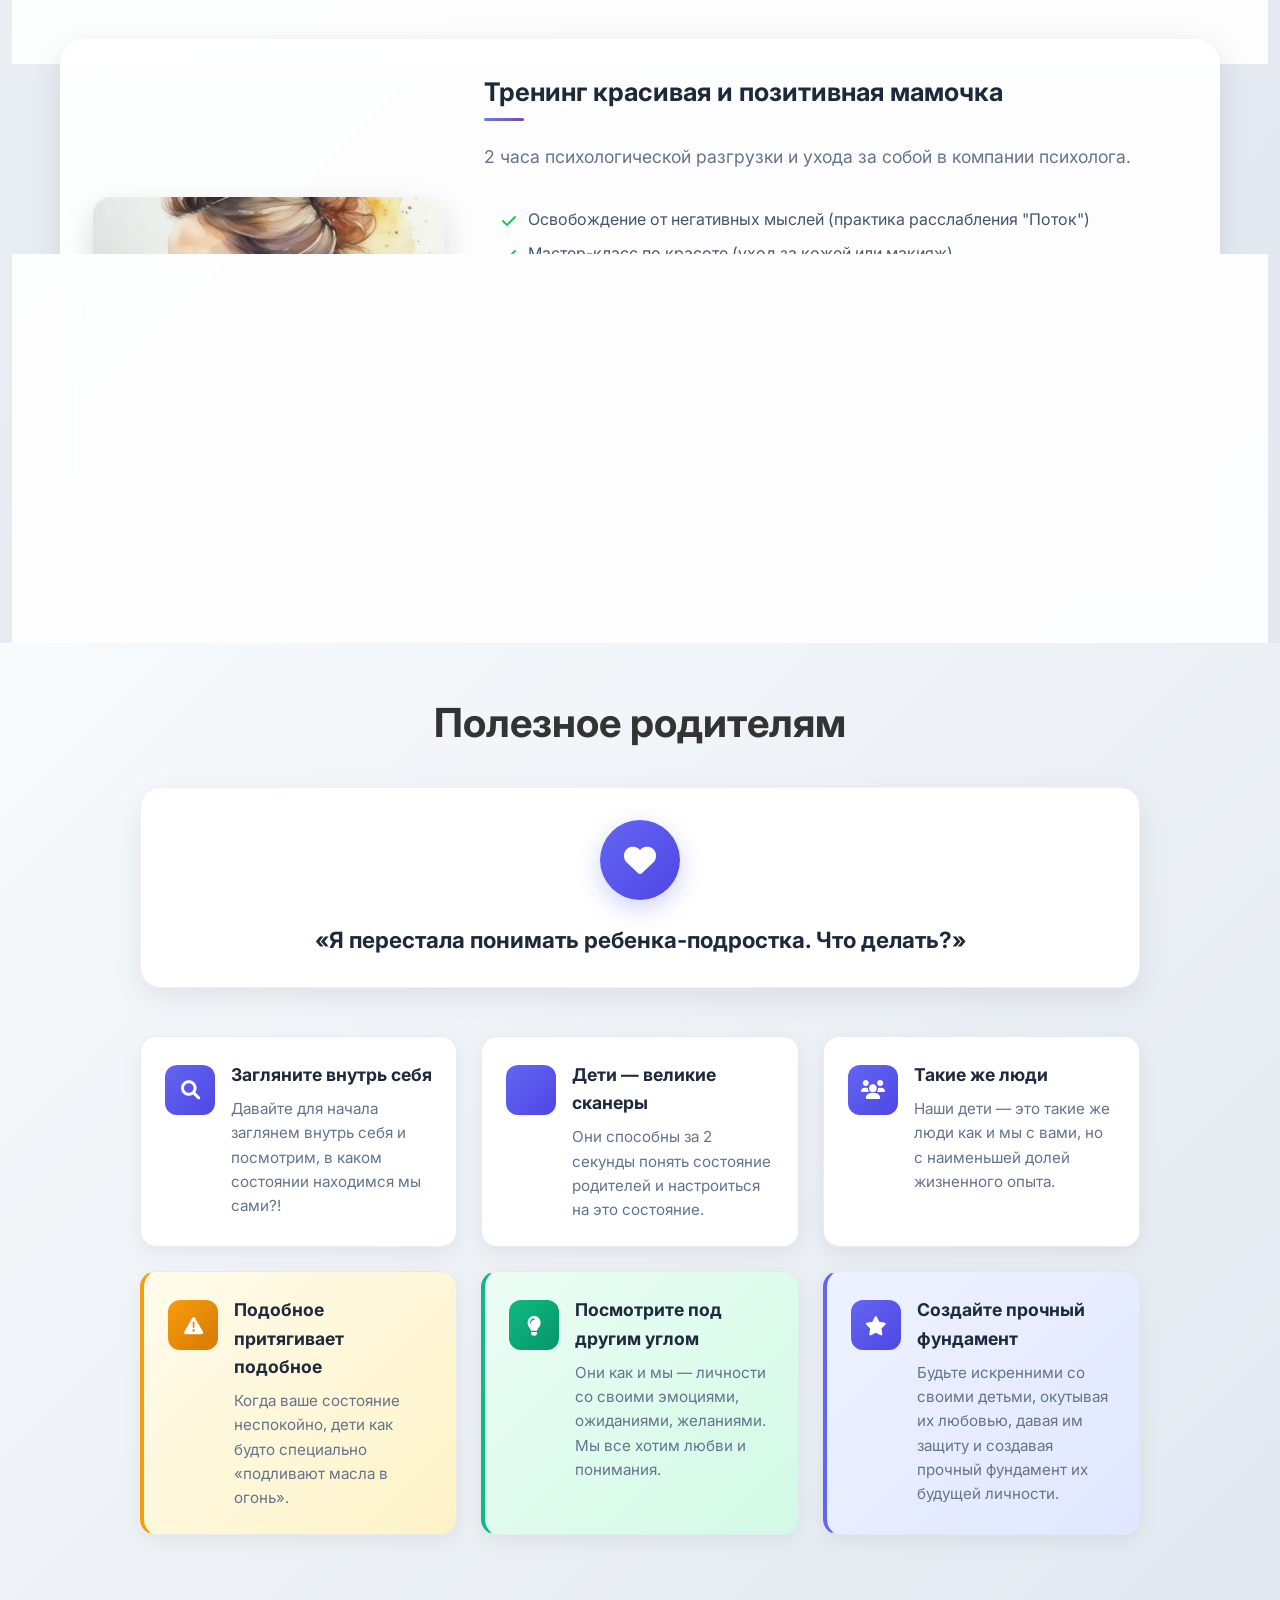
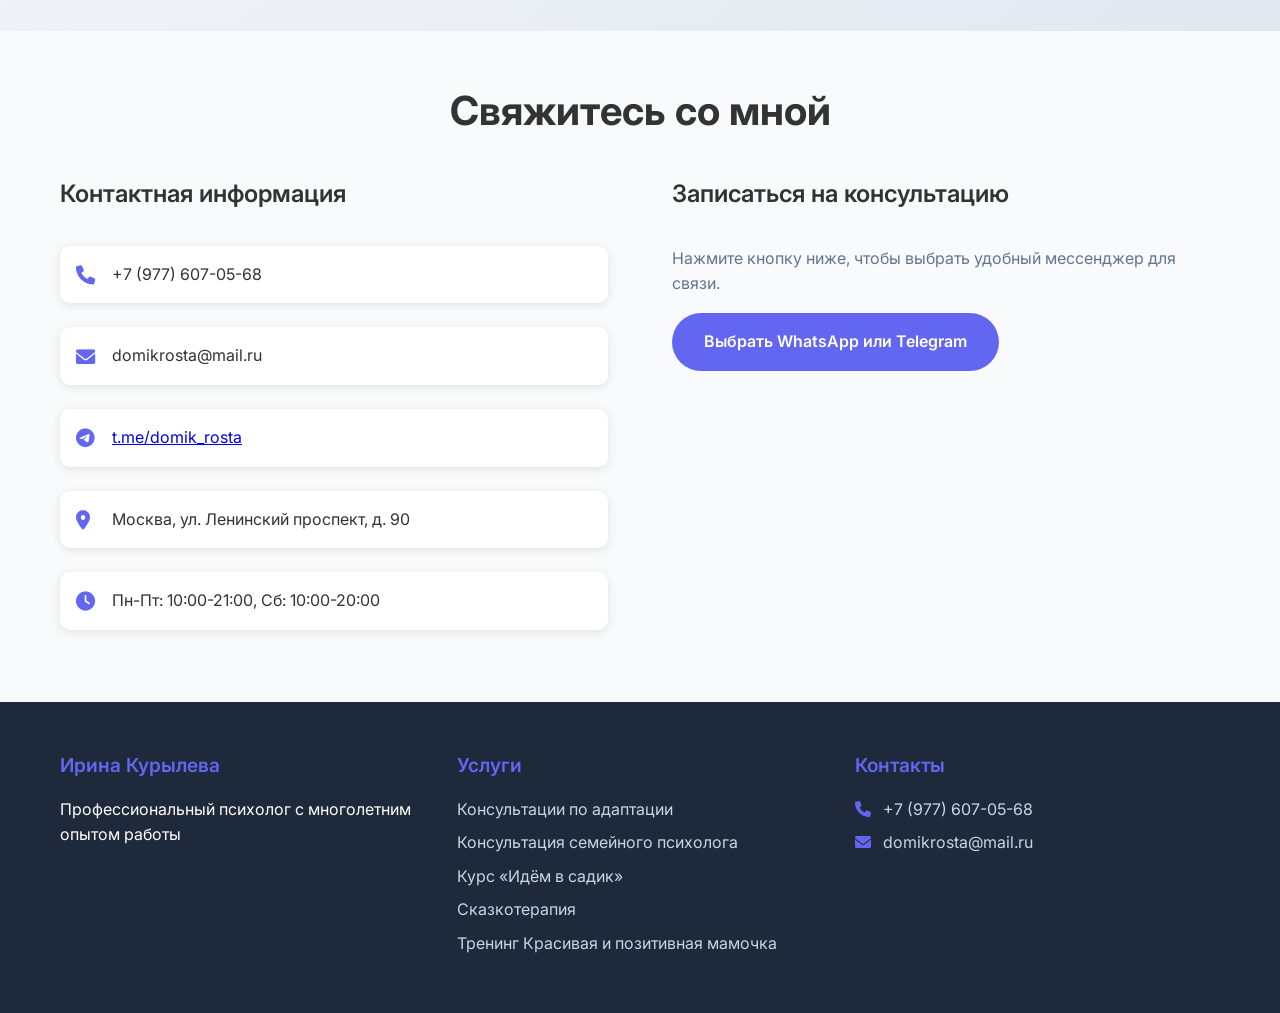
==== commit 24dec981: "Final fix 2.8" ====
--- a/index.html
+++ b/index.html
@@ -199,65 +199,61 @@
                         </ul>
                         <h4 class="service-subtitle">О курсе:</h4>
                         <div class="course-schedule">
-                            <div class="course-column">
-                                <div class="course-lesson">
-                                    <h5>Занятие 1 «Знакомство»</h5>
-                                    <ul class="service-list">
-                                        <li>«Кто ты, малыш?», знакомство с темпераментом ребенка</li>
-                                        <li>О детских садах, их видах, особенностях</li>
-                                    </ul>
-                                </div>
-                                <div class="course-lesson">
-                                    <h5>Занятие 2 «Подготовка»</h5>
-                                    <ul class="service-list">
-                                        <li>Как правильно настроить малыша</li>
-                                        <li>Какие навыки необходимы для посещения сада</li>
-                                    </ul>
-                                </div>
-                                <div class="course-lesson">
-                                    <h5>Занятие 3 «Эмоции»</h5>
-                                    <ul class="service-list">
-                                        <li>Что такое ритуалы прощания и встречи</li>
-                                        <li>Поддержка ребенка в период адаптации</li>
-                                    </ul>
-                                </div>
-                                <div class="course-lesson">
-                                    <h5>Занятие 4 «День настал»</h5>
-                                    <ul class="service-list">
-                                        <li>Основные этапы адаптации</li>
-                                        <li>Как снять волнение мамы</li>
-                                    </ul>
-                                </div>
-                            </div>
-                            <div class="course-column">
-                                <div class="course-lesson">
-                                    <h5>Занятие 5 «В чем смысл»</h5>
-                                    <ul class="service-list">
-                                        <li>Зачем маме детский сад</li>
-                                        <li>Индивидуальный план адаптации</li>
-                                    </ul>
-                                </div>
-                                <div class="course-lesson">
-                                    <h5>Занятие 6 «Перемены»</h5>
-                                    <ul class="service-list">
-                                        <li>Малыш в саду и дома разный, почему?</li>
-                                        <li>На что обращаем внимание в поведении малыша</li>
-                                    </ul>
-                                </div>
-                                <div class="course-lesson">
-                                    <h5>Занятие 7 «В садик с мамой»</h5>
-                                    <ul class="service-list">
-                                        <li>Игра Демо-день в саду</li>
-                                        <li>Совместное прохождение основных этапов</li>
-                                    </ul>
-                                </div>
-                                <div class="course-lesson">
-                                    <h5>Занятие 8 «Без мамы»</h5>
-                                    <ul class="service-list">
-                                        <li>Игра Демо -день в саду</li>
-                                        <li>Пробуем остаться без мамы на 15 минут</li>
-                                    </ul>
-                                </div>
+                            <div class="course-lesson">
+                                <h5>Занятие 1 «Знакомство»</h5>
+                                <ul class="service-list">
+                                    <li>«Кто ты, малыш?», знакомство с темпераментом ребенка</li>
+                                    <li>О детских садах, их видах, особенностях</li>
+                                </ul>
+                            </div>
+                            <div class="course-lesson">
+                                <h5>Занятие 2 «Подготовка»</h5>
+                                <ul class="service-list">
+                                    <li>Как правильно настроить малыша</li>
+                                    <li>Какие навыки необходимы для посещения сада</li>
+                                </ul>
+                            </div>
+                            <div class="course-lesson">
+                                <h5>Занятие 3 «Эмоции»</h5>
+                                <ul class="service-list">
+                                    <li>Что такое ритуалы прощания и встречи</li>
+                                    <li>Поддержка ребенка в период адаптации</li>
+                                </ul>
+                            </div>
+                            <div class="course-lesson">
+                                <h5>Занятие 4 «День настал»</h5>
+                                <ul class="service-list">
+                                    <li>Основные этапы адаптации</li>
+                                    <li>Как снять волнение мамы</li>
+                                </ul>
+                            </div>
+                            <div class="course-lesson">
+                                <h5>Занятие 5 «В чем смысл»</h5>
+                                <ul class="service-list">
+                                    <li>Зачем маме детский сад</li>
+                                    <li>Индивидуальный план адаптации</li>
+                                </ul>
+                            </div>
+                            <div class="course-lesson">
+                                <h5>Занятие 6 «Перемены»</h5>
+                                <ul class="service-list">
+                                    <li>Малыш в саду и дома разный, почему?</li>
+                                    <li>На что обращаем внимание в поведении малыша</li>
+                                </ul>
+                            </div>
+                            <div class="course-lesson">
+                                <h5>Занятие 7 «В садик с мамой»</h5>
+                                <ul class="service-list">
+                                    <li>Игра Демо-день в саду</li>
+                                    <li>Совместное прохождение основных этапов</li>
+                                </ul>
+                            </div>
+                            <div class="course-lesson">
+                                <h5>Занятие 8 «Без мамы»</h5>
+                                <ul class="service-list">
+                                    <li>Игра Демо -день в саду</li>
+                                    <li>Пробуем остаться без мамы на 15 минут</li>
+                                </ul>
                             </div>
                         </div>
                         <div class="service-price">20000 ₽ · 8 занятий по 45 минут</div>
--- a/styles.css
+++ b/styles.css
@@ -1857,16 +1857,12 @@
 .course-schedule {
     display: grid;
     grid-template-columns: 1fr 1fr;
+    grid-template-rows: repeat(4, 1fr);
     gap: 2rem;
     margin-top: 1rem;
-    align-items: start;
-}
-
-.course-column {
-    display: flex;
-    flex-direction: column;
-    gap: 1.5rem;
-}
+    align-items: stretch;
+}
+
 
 .course-lesson {
     background: rgba(255, 255, 255, 0.8);
@@ -1877,9 +1873,7 @@
     transition: all 0.3s ease;
     display: flex;
     flex-direction: column;
-    height: 200px;
-    min-height: 200px;
-    max-height: 200px;
+    min-height: 220px;
 }
 
 .course-lesson:hover {
@@ -1892,19 +1886,19 @@
     font-size: 1.1rem;
     font-weight: 700;
     color: #6366f1;
-    margin-bottom: 1rem;
+    margin-bottom: 0.8rem;
     text-align: center;
     padding-bottom: 0.5rem;
     border-bottom: 2px solid rgba(99, 102, 241, 0.1);
     flex-shrink: 0;
-    height: 60px;
+    height: 50px;
     display: flex;
     align-items: center;
     justify-content: center;
     word-wrap: break-word;
     overflow-wrap: break-word;
     hyphens: auto;
-    line-height: 1.3;
+    line-height: 1.2;
 }
 
 .lesson-list {
@@ -1943,21 +1937,15 @@
         gap: 1.5rem;
     }
     
-    .course-column {
-        display: contents;
-    }
-    
     .course-lesson {
         padding: 1.2rem;
-        height: 200px;
         min-height: 200px;
-        max-height: 200px;
     }
     
     .course-lesson h5 {
         font-size: 1rem;
-        height: 60px;
-        line-height: 1.2;
+        height: 50px;
+        line-height: 1.1;
     }
     
     .lesson-list li {
@@ -1974,14 +1962,12 @@
     
     .course-lesson {
         padding: 1rem;
-        height: 180px;
         min-height: 180px;
-        max-height: 180px;
     }
     
     .course-lesson h5 {
         font-size: 0.9rem;
-        height: 55px;
+        height: 45px;
         line-height: 1.1;
     }
     
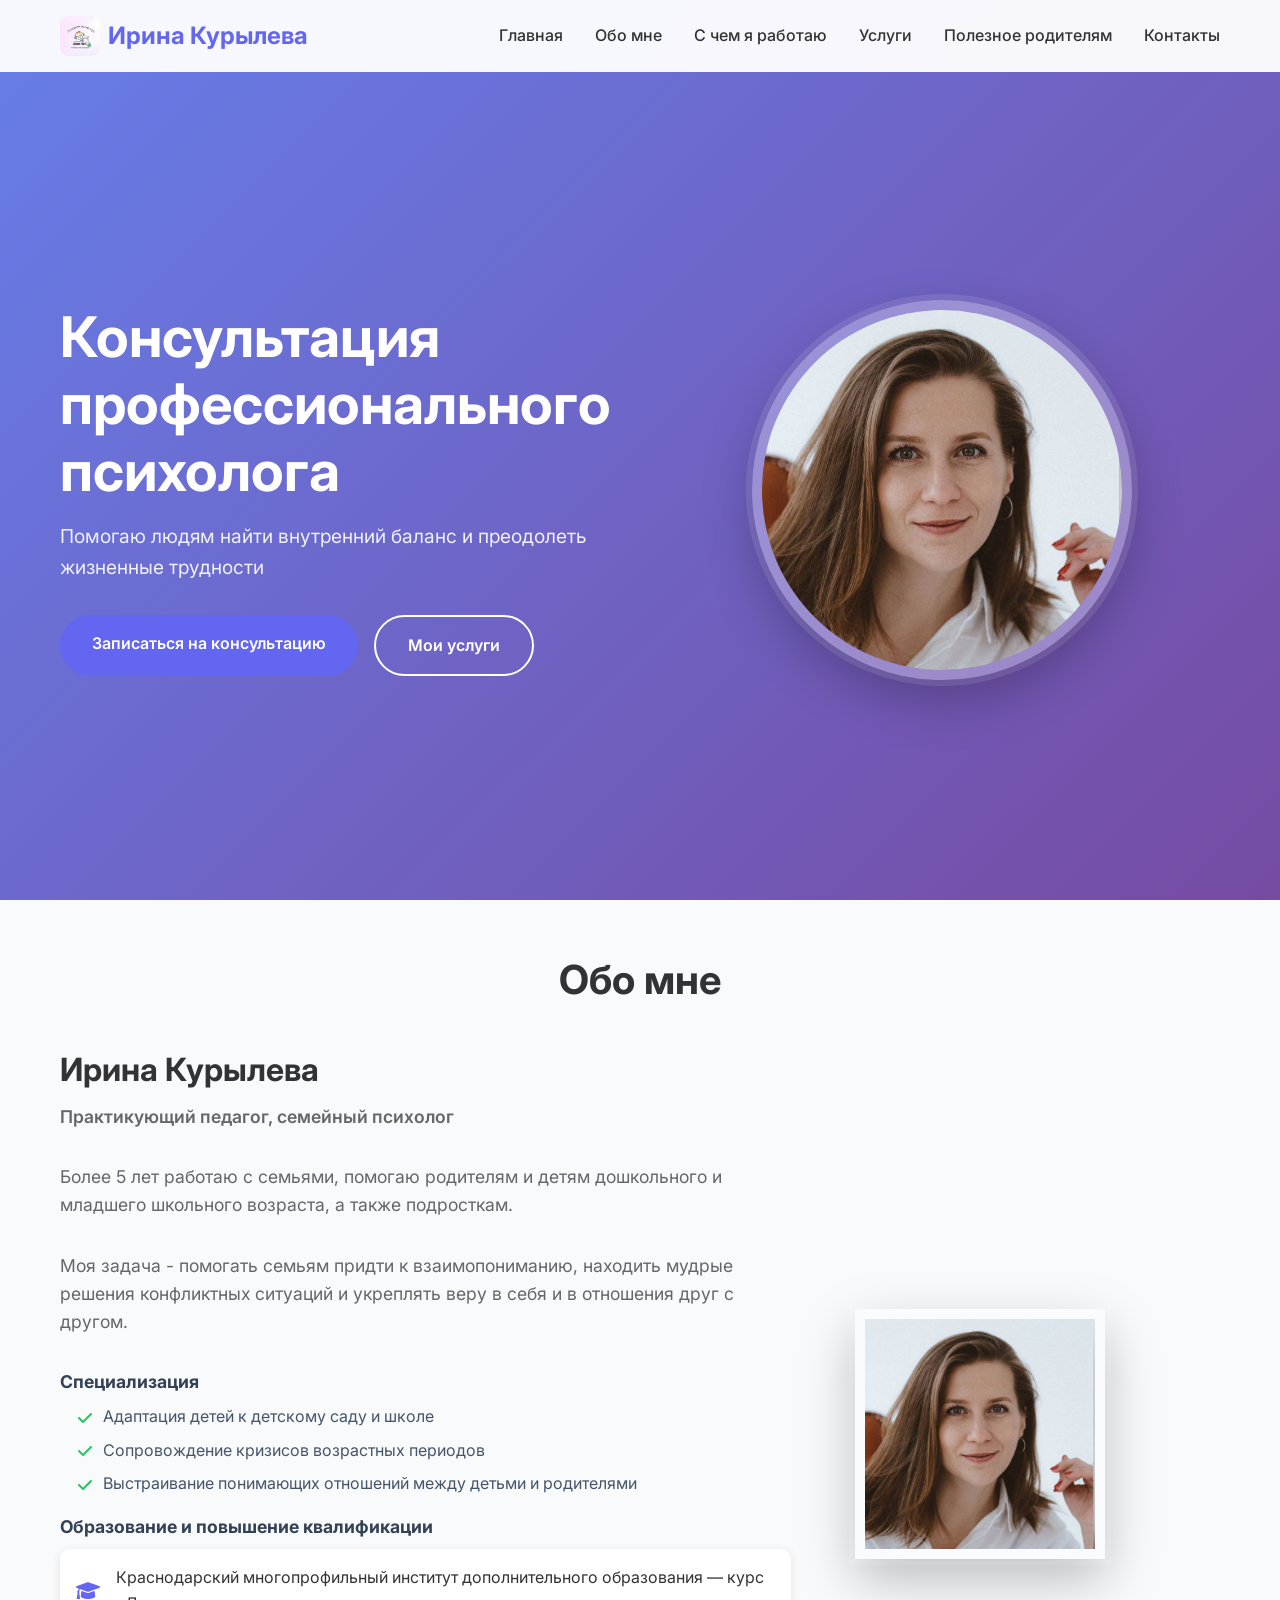
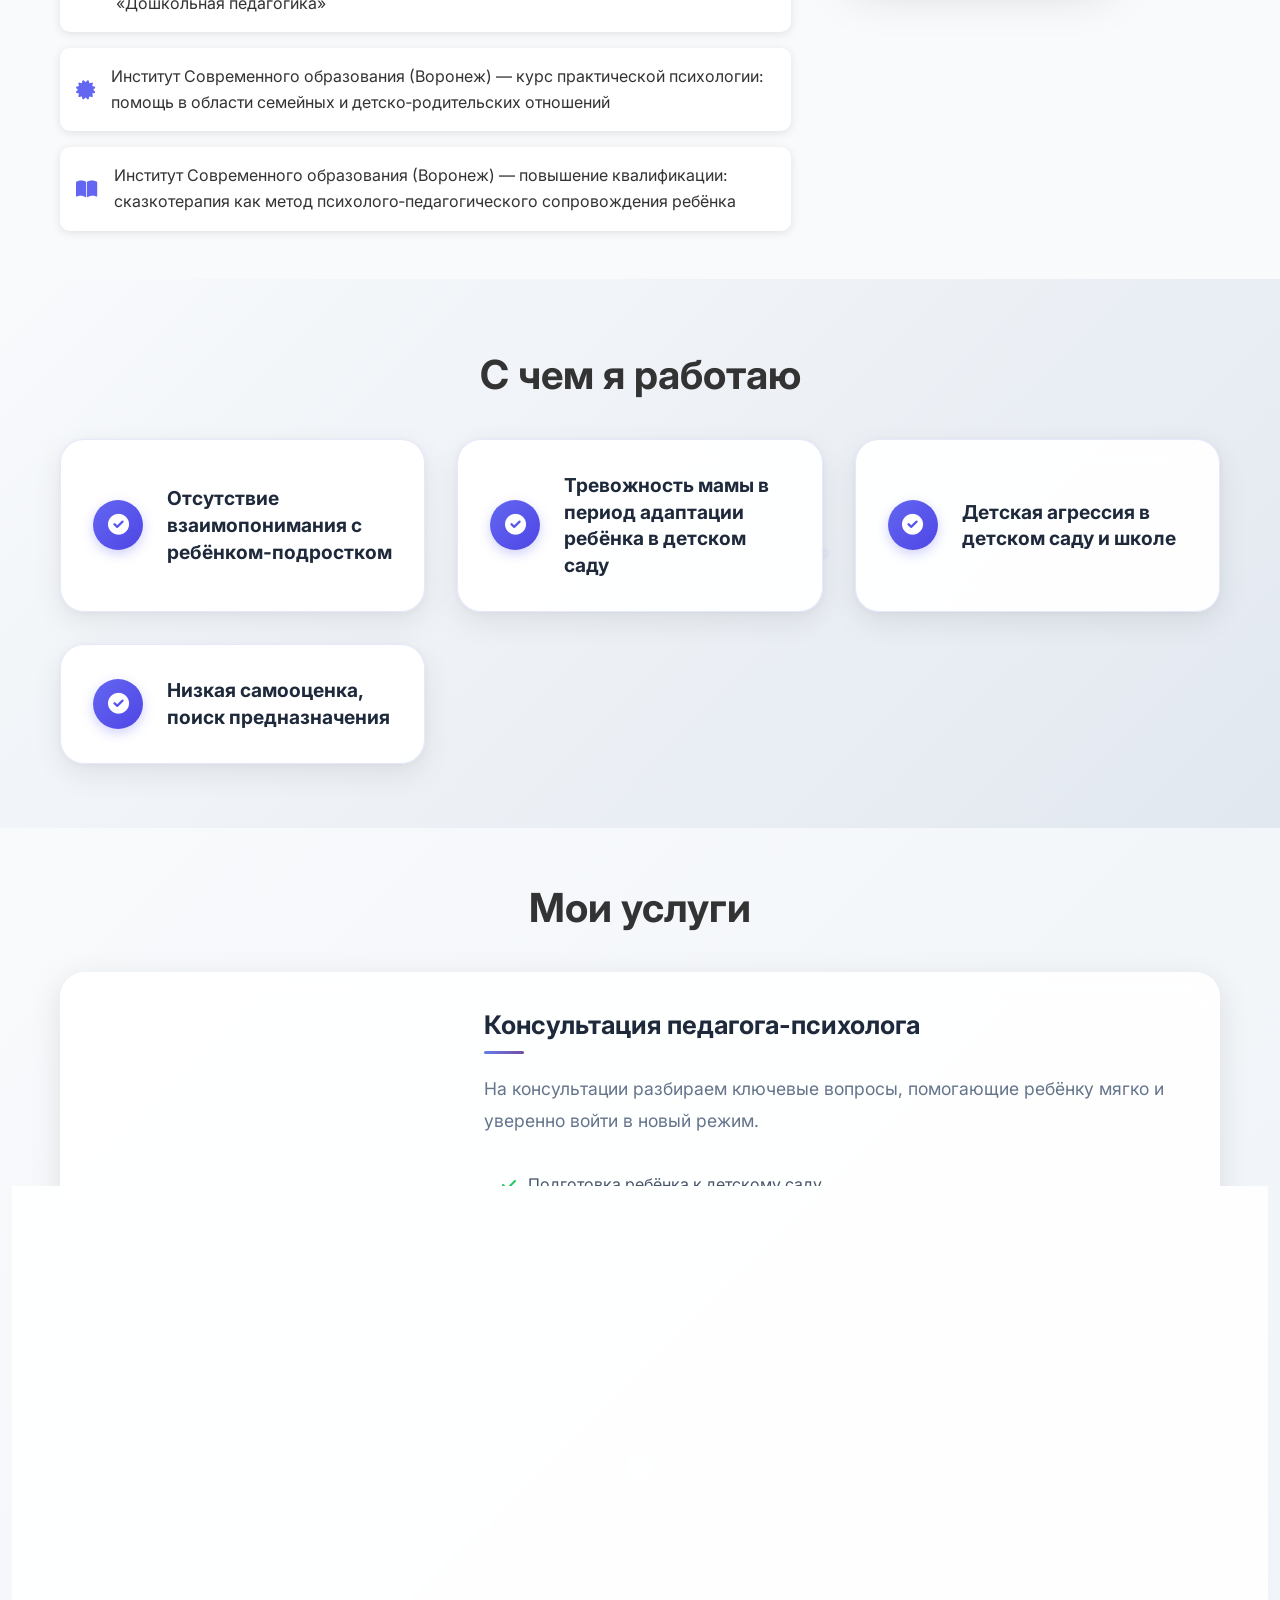
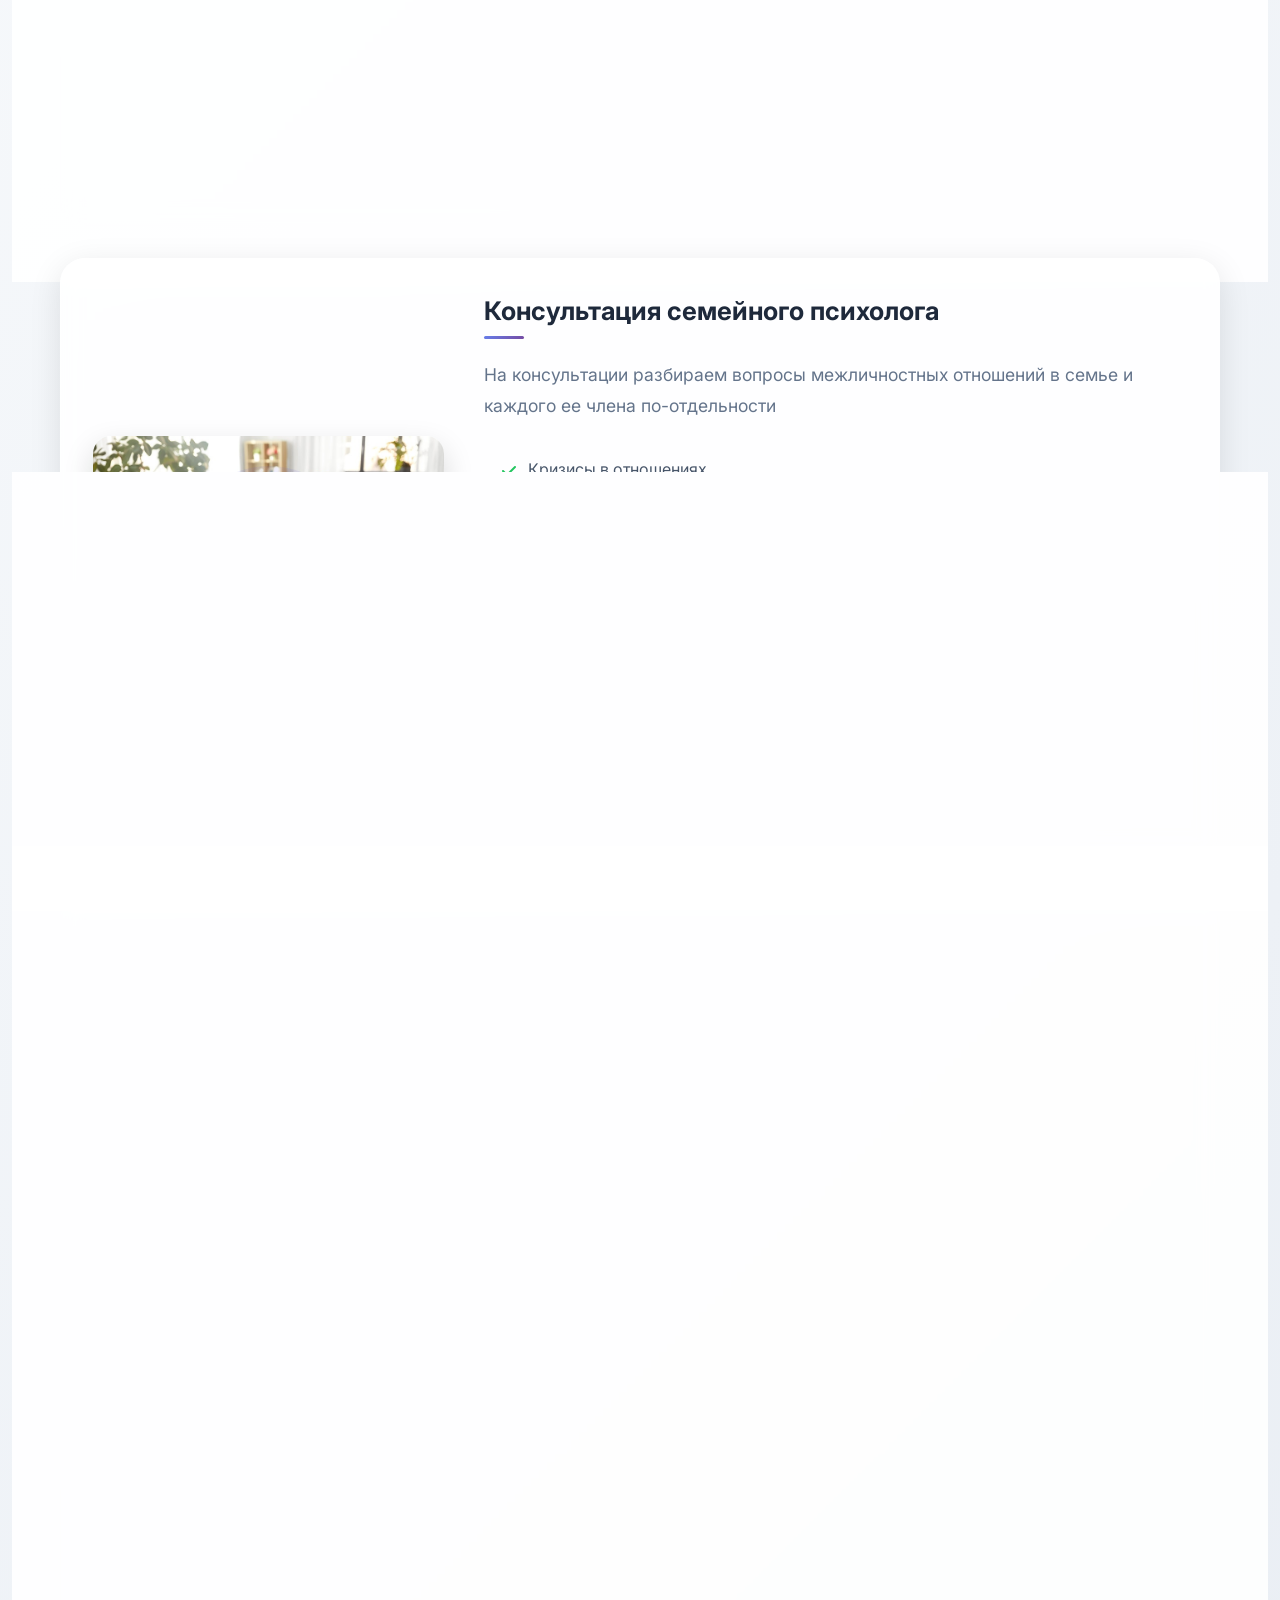
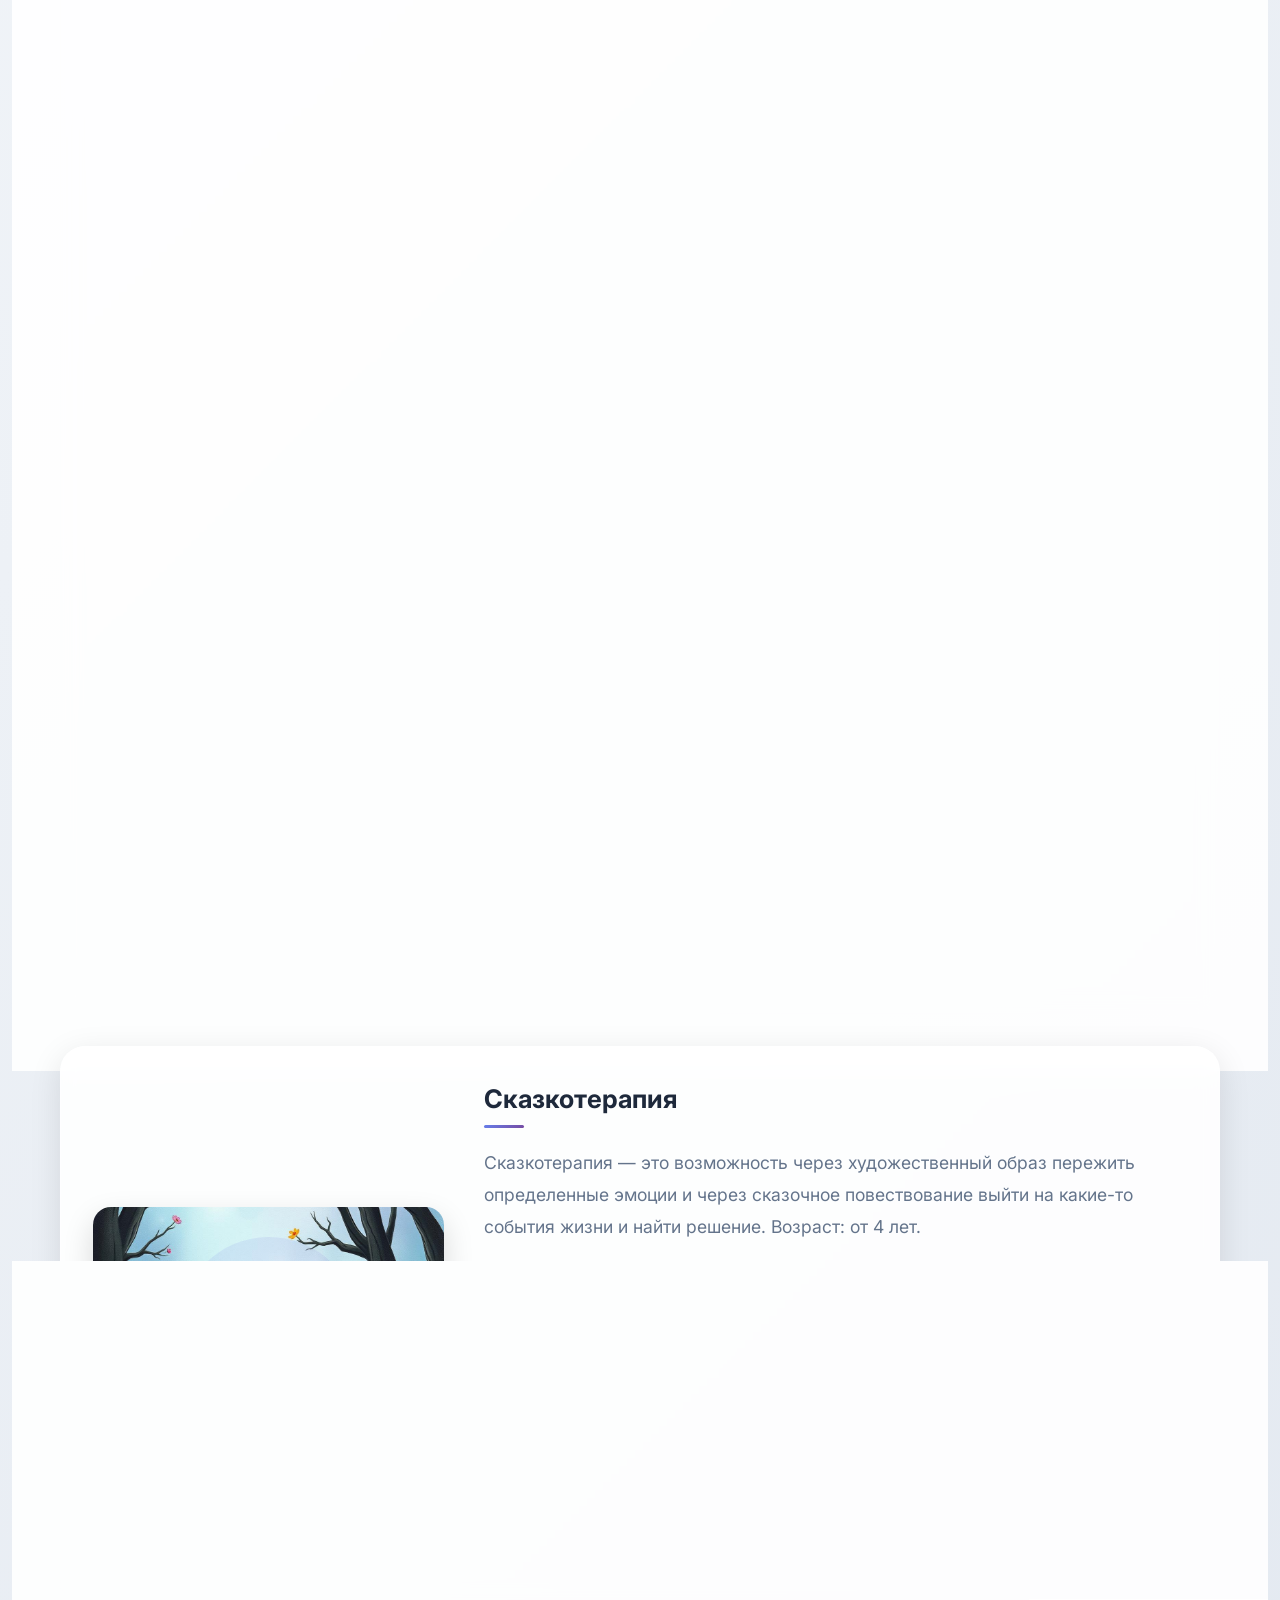
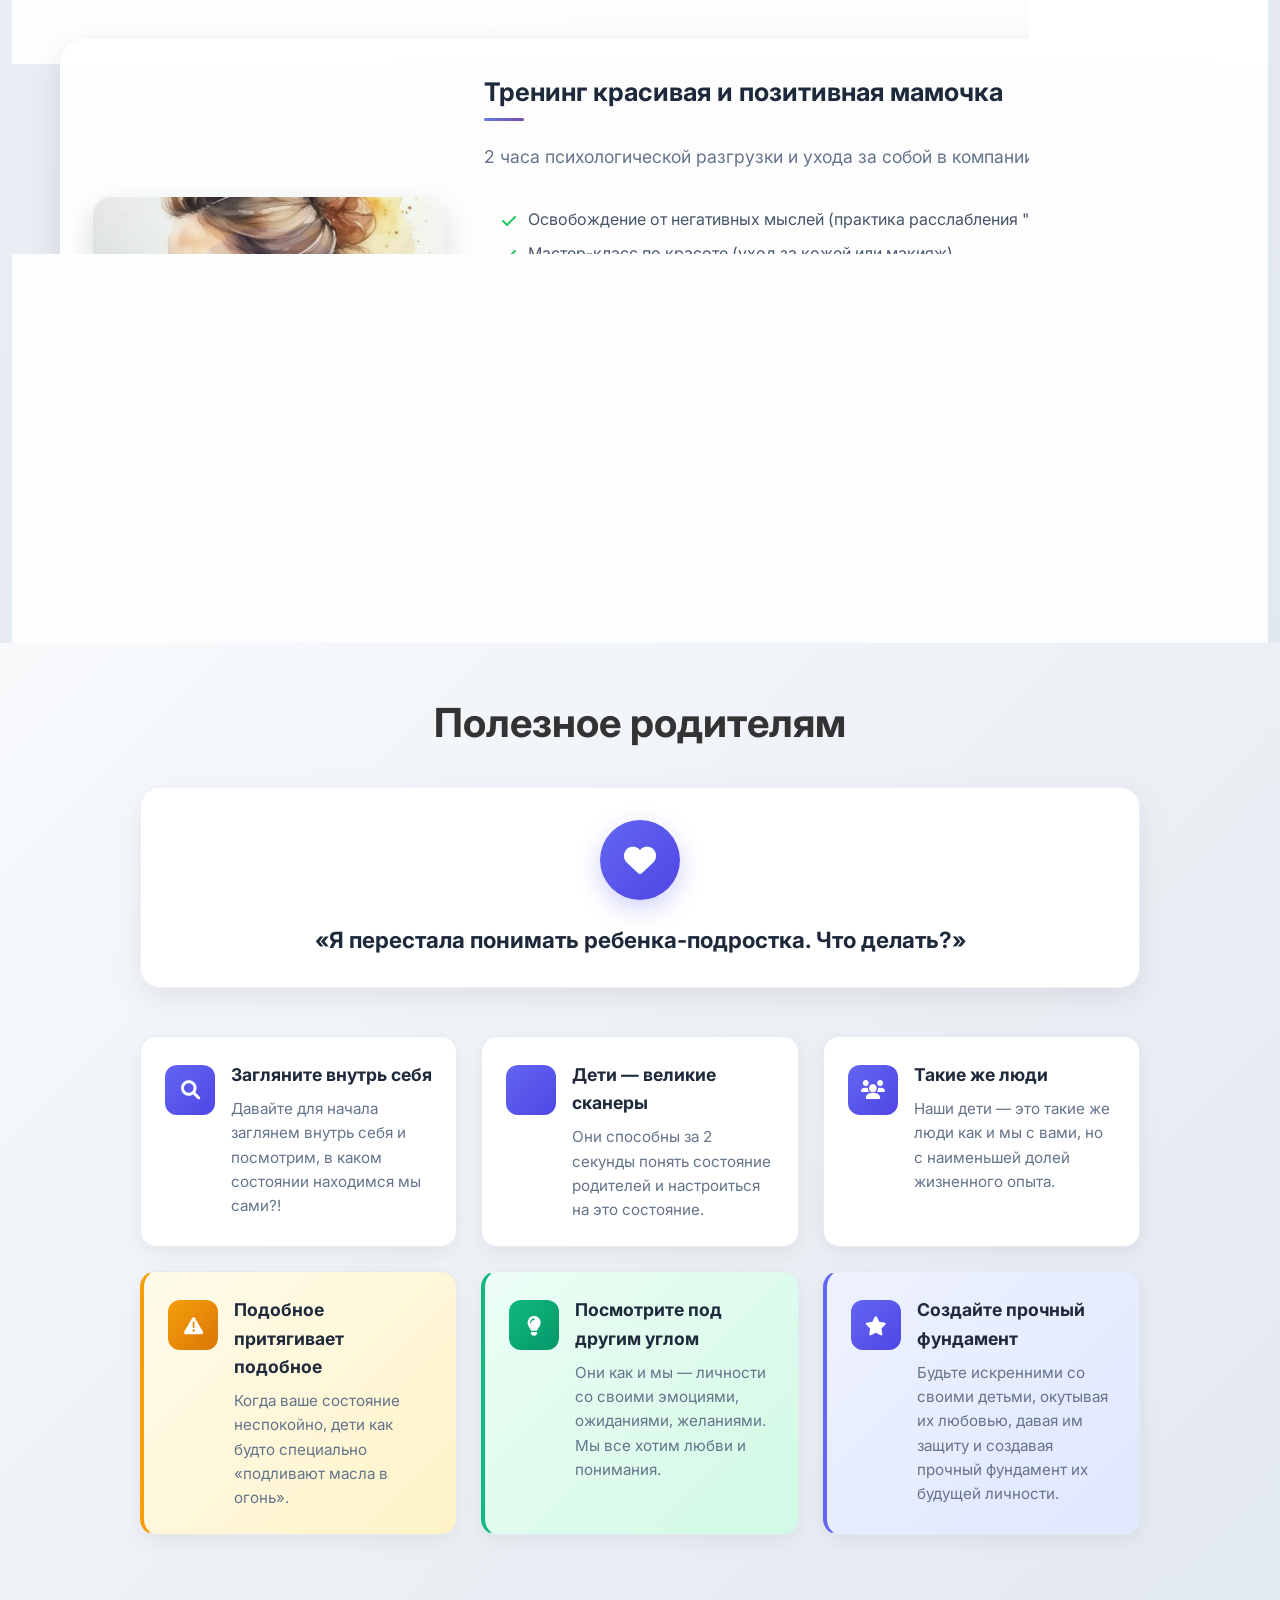
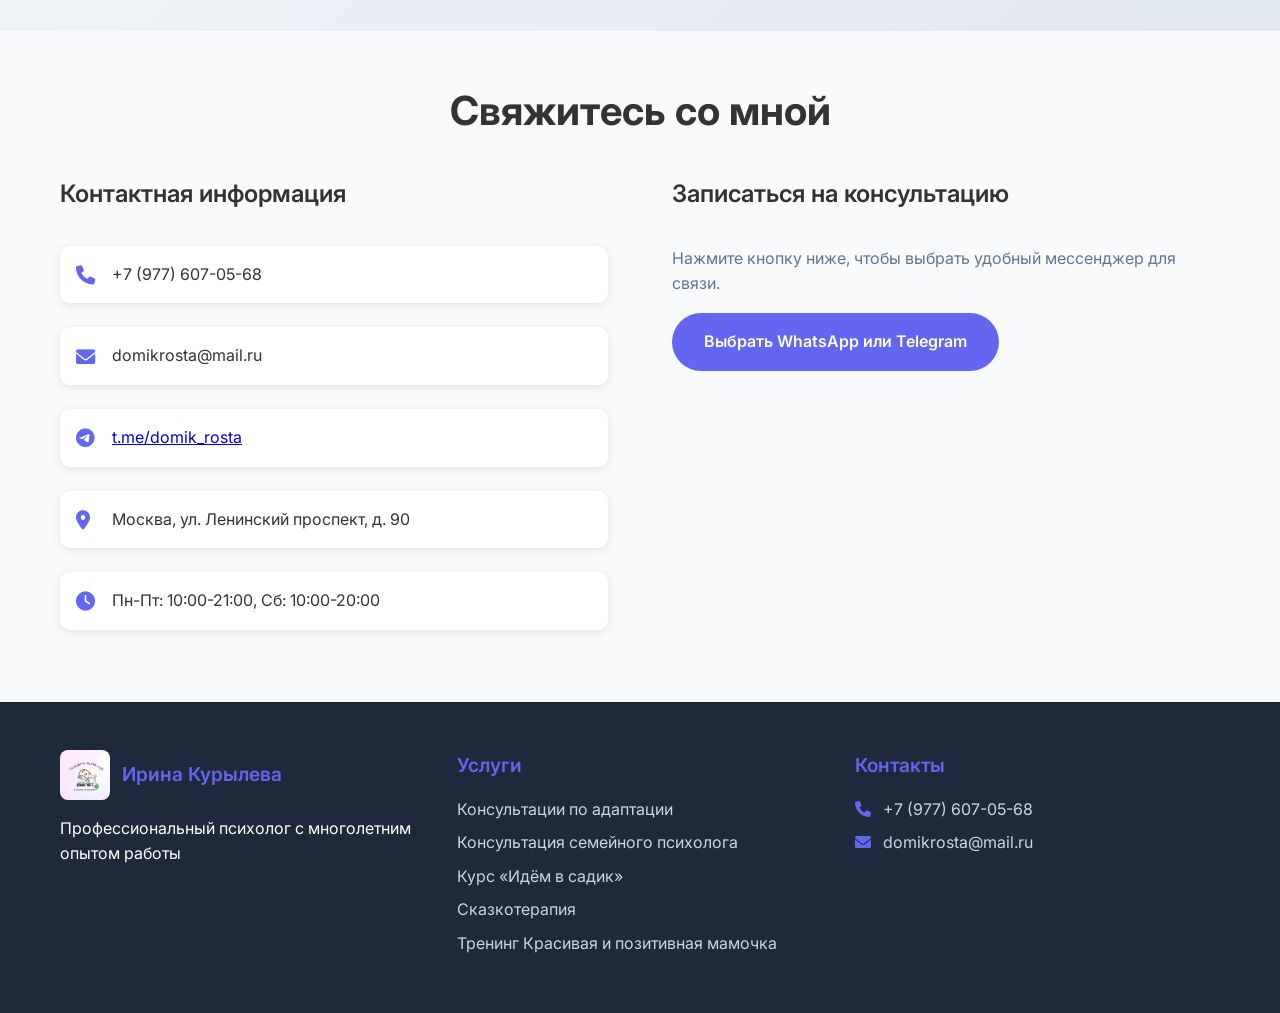
==== commit 09f97282: "Final" ====
--- a/index.html
+++ b/index.html
@@ -13,7 +13,7 @@
     <nav class="navbar">
         <div class="nav-container">
             <div class="nav-logo">
-                <i class="fas fa-brain"></i>
+                <img src="picture/logo.jpg" alt="Логотип" class="logo-image">
                 <span>Ирина Курылева</span>
             </div>
             <ul class="nav-menu">
@@ -420,7 +420,10 @@
         <div class="container">
             <div class="footer-content">
                 <div class="footer-section">
-                    <h4>Ирина Курылева</h4>
+                    <div class="footer-logo">
+                        <img src="picture/logo.jpg" alt="Логотип" class="footer-logo-image">
+                        <h4>Ирина Курылева</h4>
+                    </div>
                     <p>Профессиональный психолог с многолетним опытом работы</p>
                 </div>
                 <div class="footer-section">
--- a/styles.css
+++ b/styles.css
@@ -55,8 +55,9 @@
         font-size: 1.3rem;
     }
     
-    .nav-logo i {
-        font-size: 1.5rem;
+    .nav-logo .logo-image {
+        width: 35px;
+        height: 35px;
     }
     
     /* Анимация гамбургер-меню */
@@ -133,9 +134,12 @@
     color: #6366f1;
 }
 
-.nav-logo i {
+.nav-logo .logo-image {
     margin-right: 0.5rem;
-    font-size: 1.8rem;
+    width: 40px;
+    height: 40px;
+    object-fit: contain;
+    border-radius: 8px;
 }
 
 .nav-menu {
@@ -1109,6 +1113,24 @@
     color: #6366f1;
 }
 
+.footer-logo {
+    display: flex;
+    align-items: center;
+    margin-bottom: 1rem;
+}
+
+.footer-logo-image {
+    width: 50px;
+    height: 50px;
+    object-fit: contain;
+    border-radius: 8px;
+    margin-right: 0.75rem;
+}
+
+.footer-logo h4 {
+    margin-bottom: 0;
+}
+
 .footer-section ul {
     list-style: none;
 }
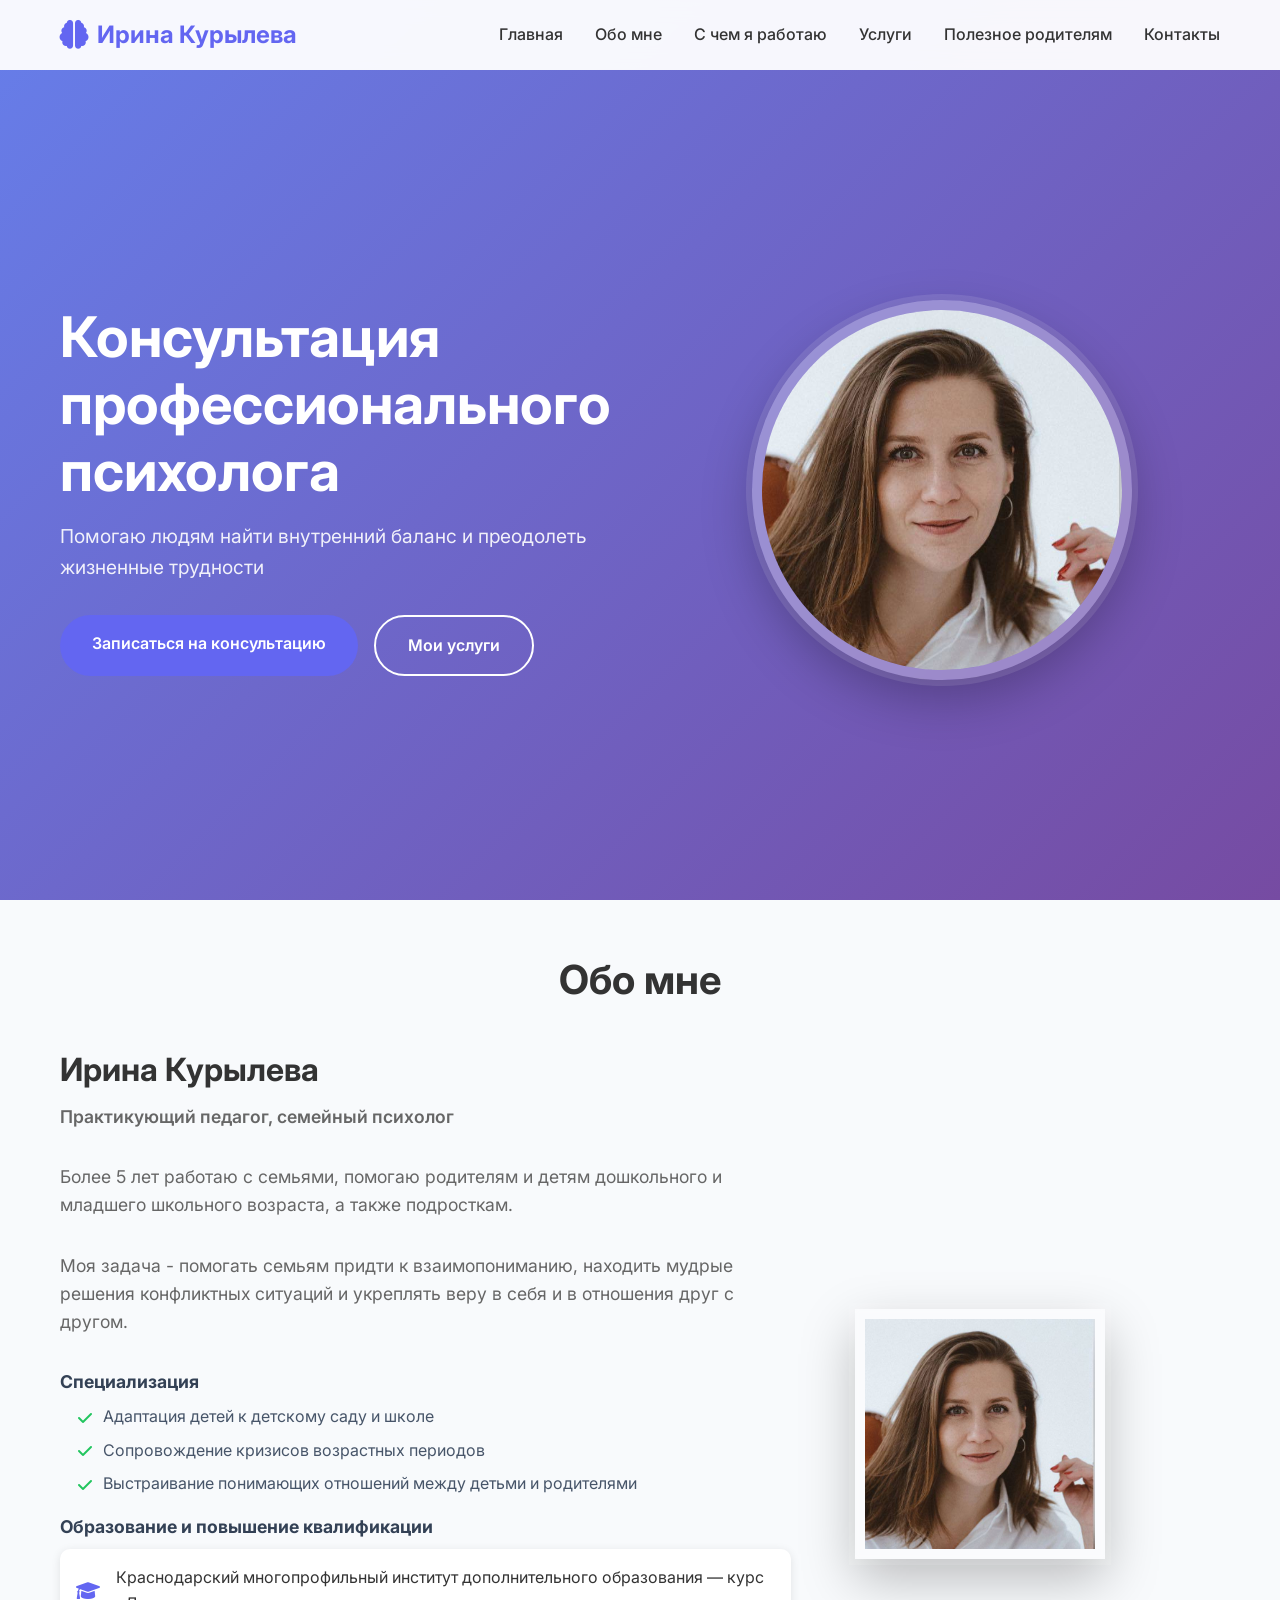
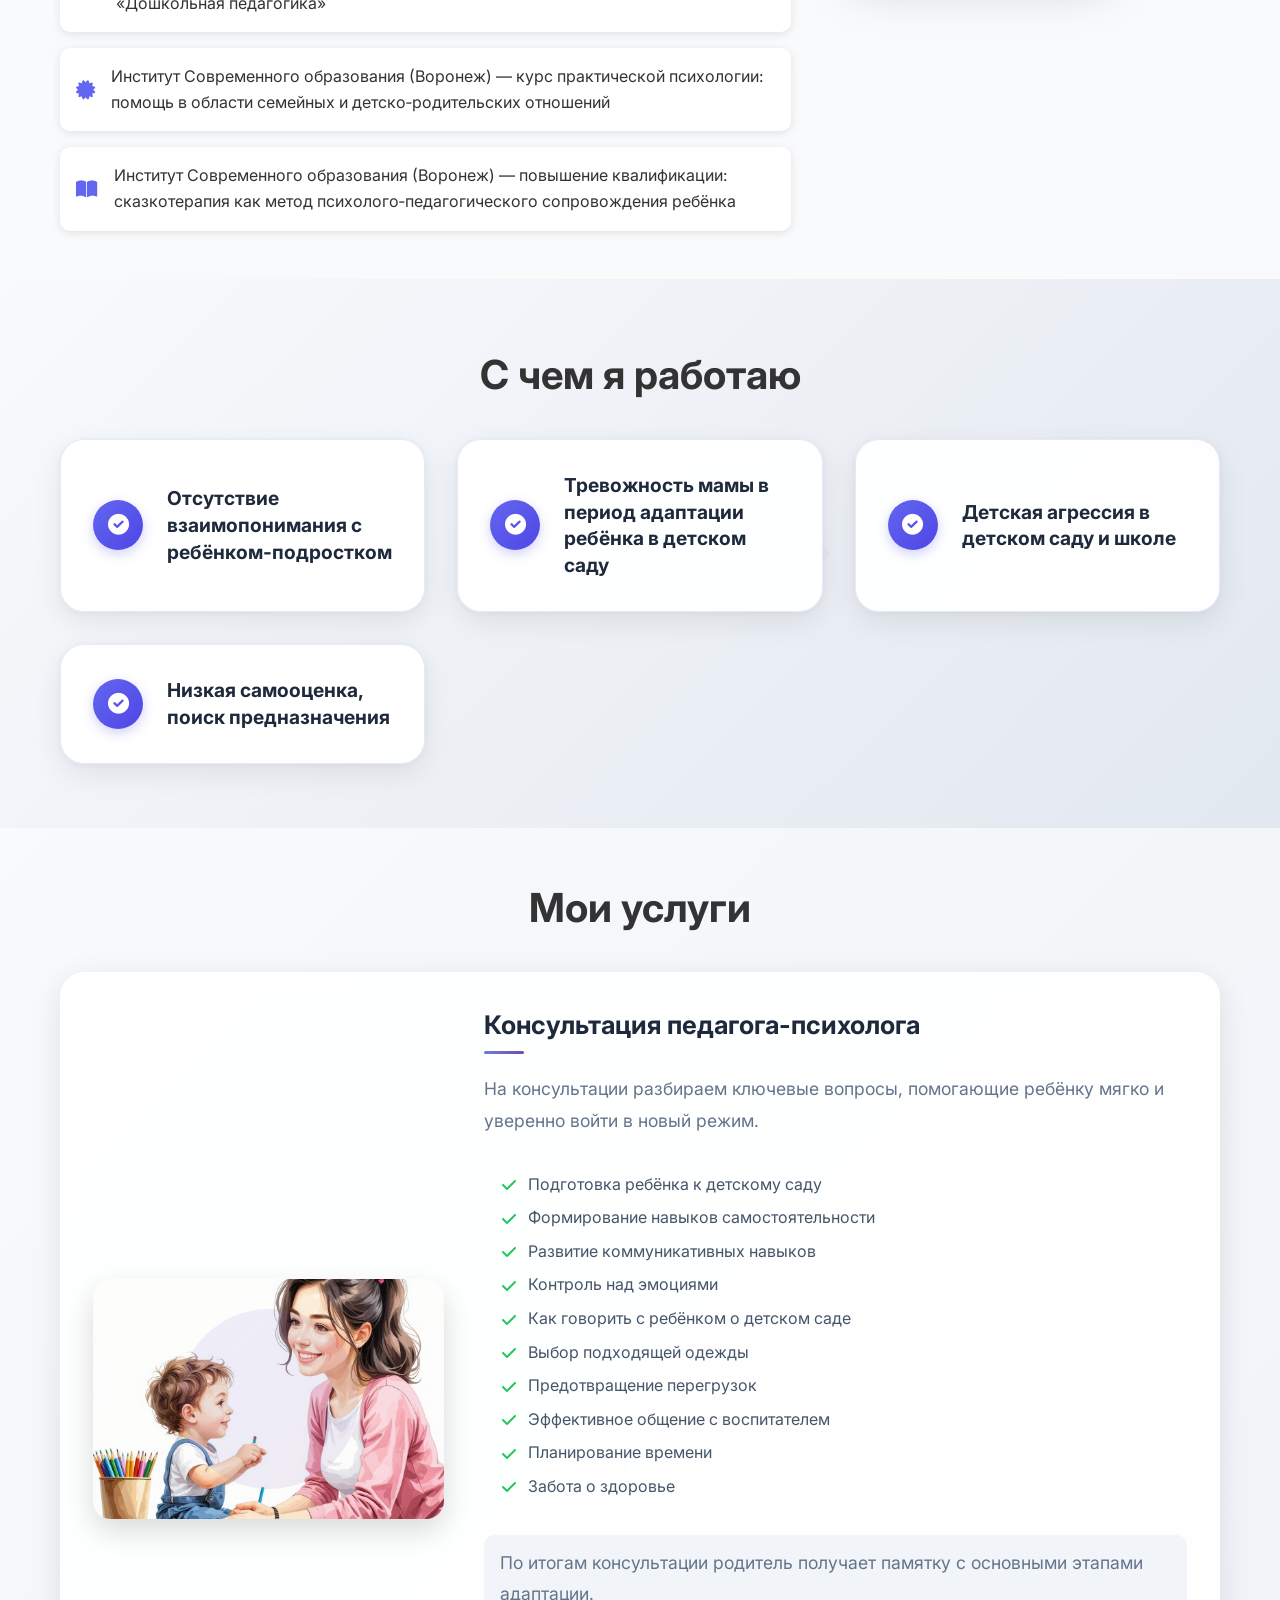
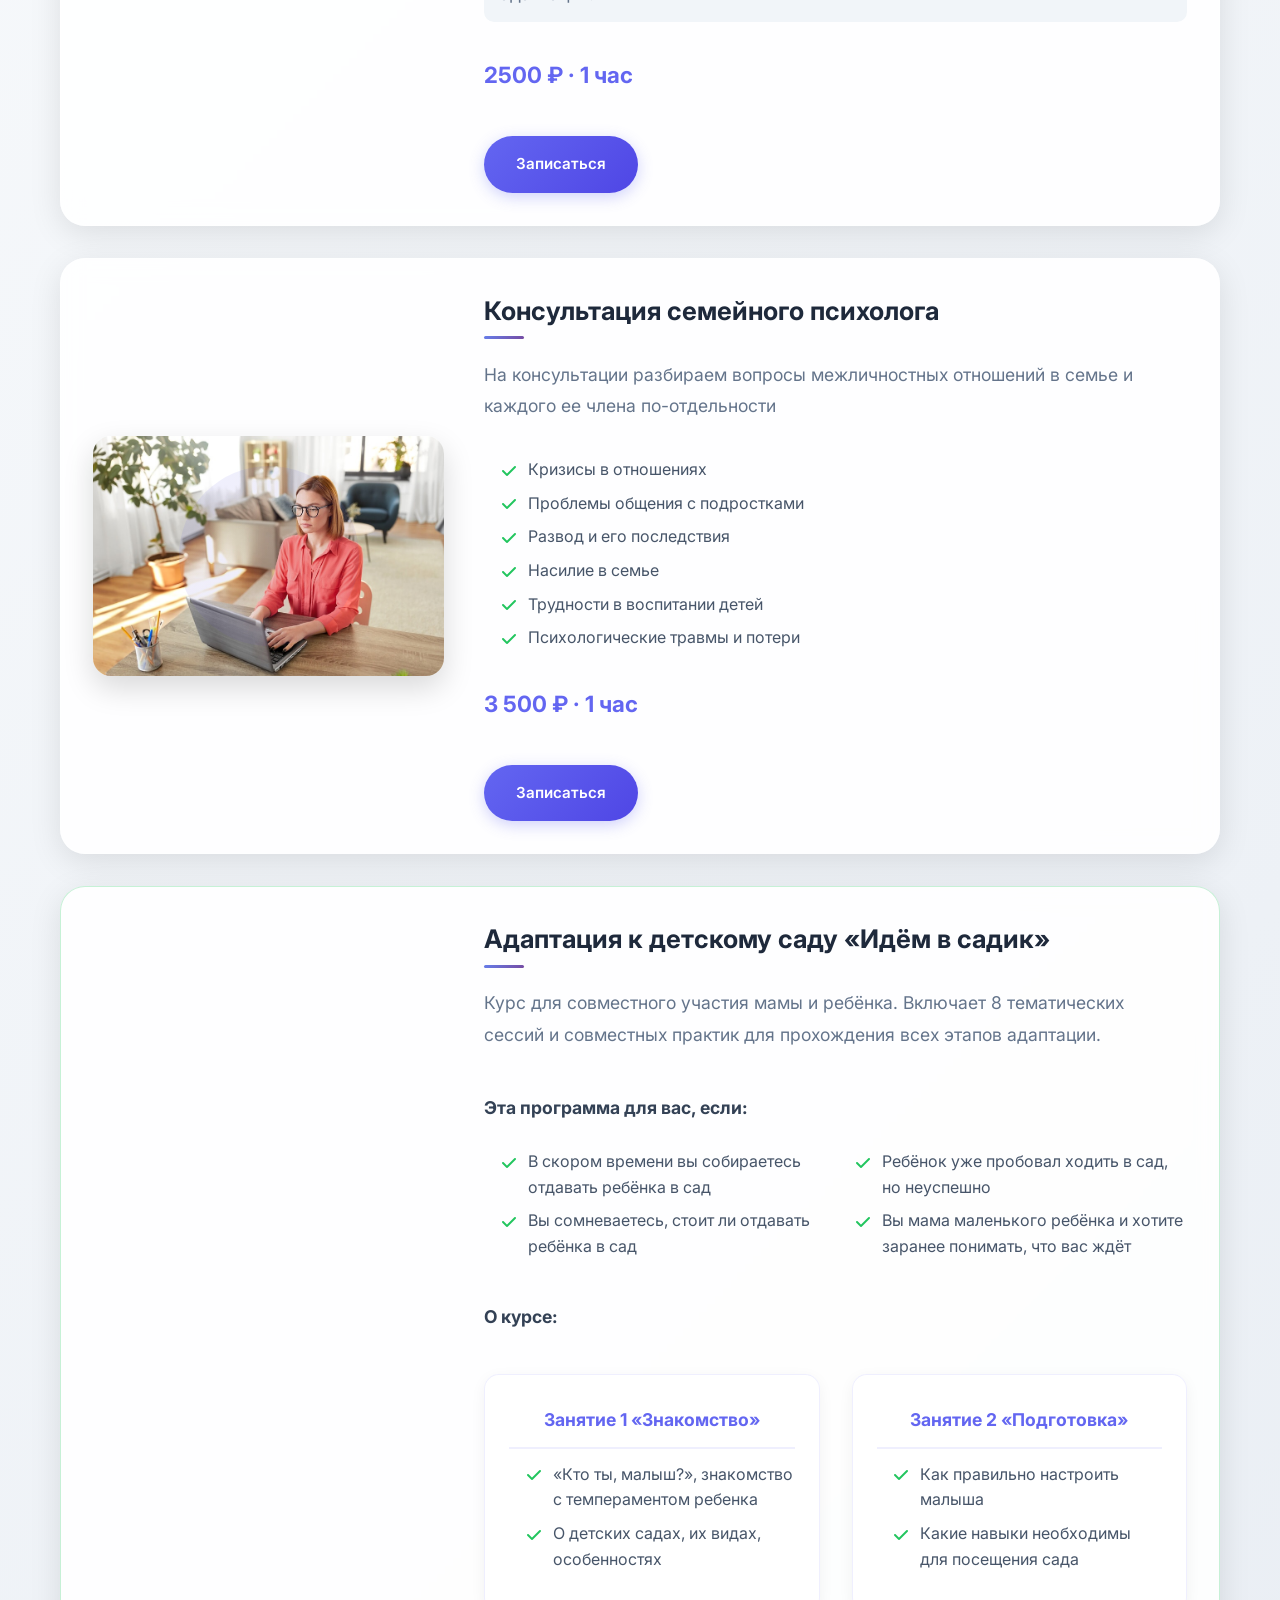
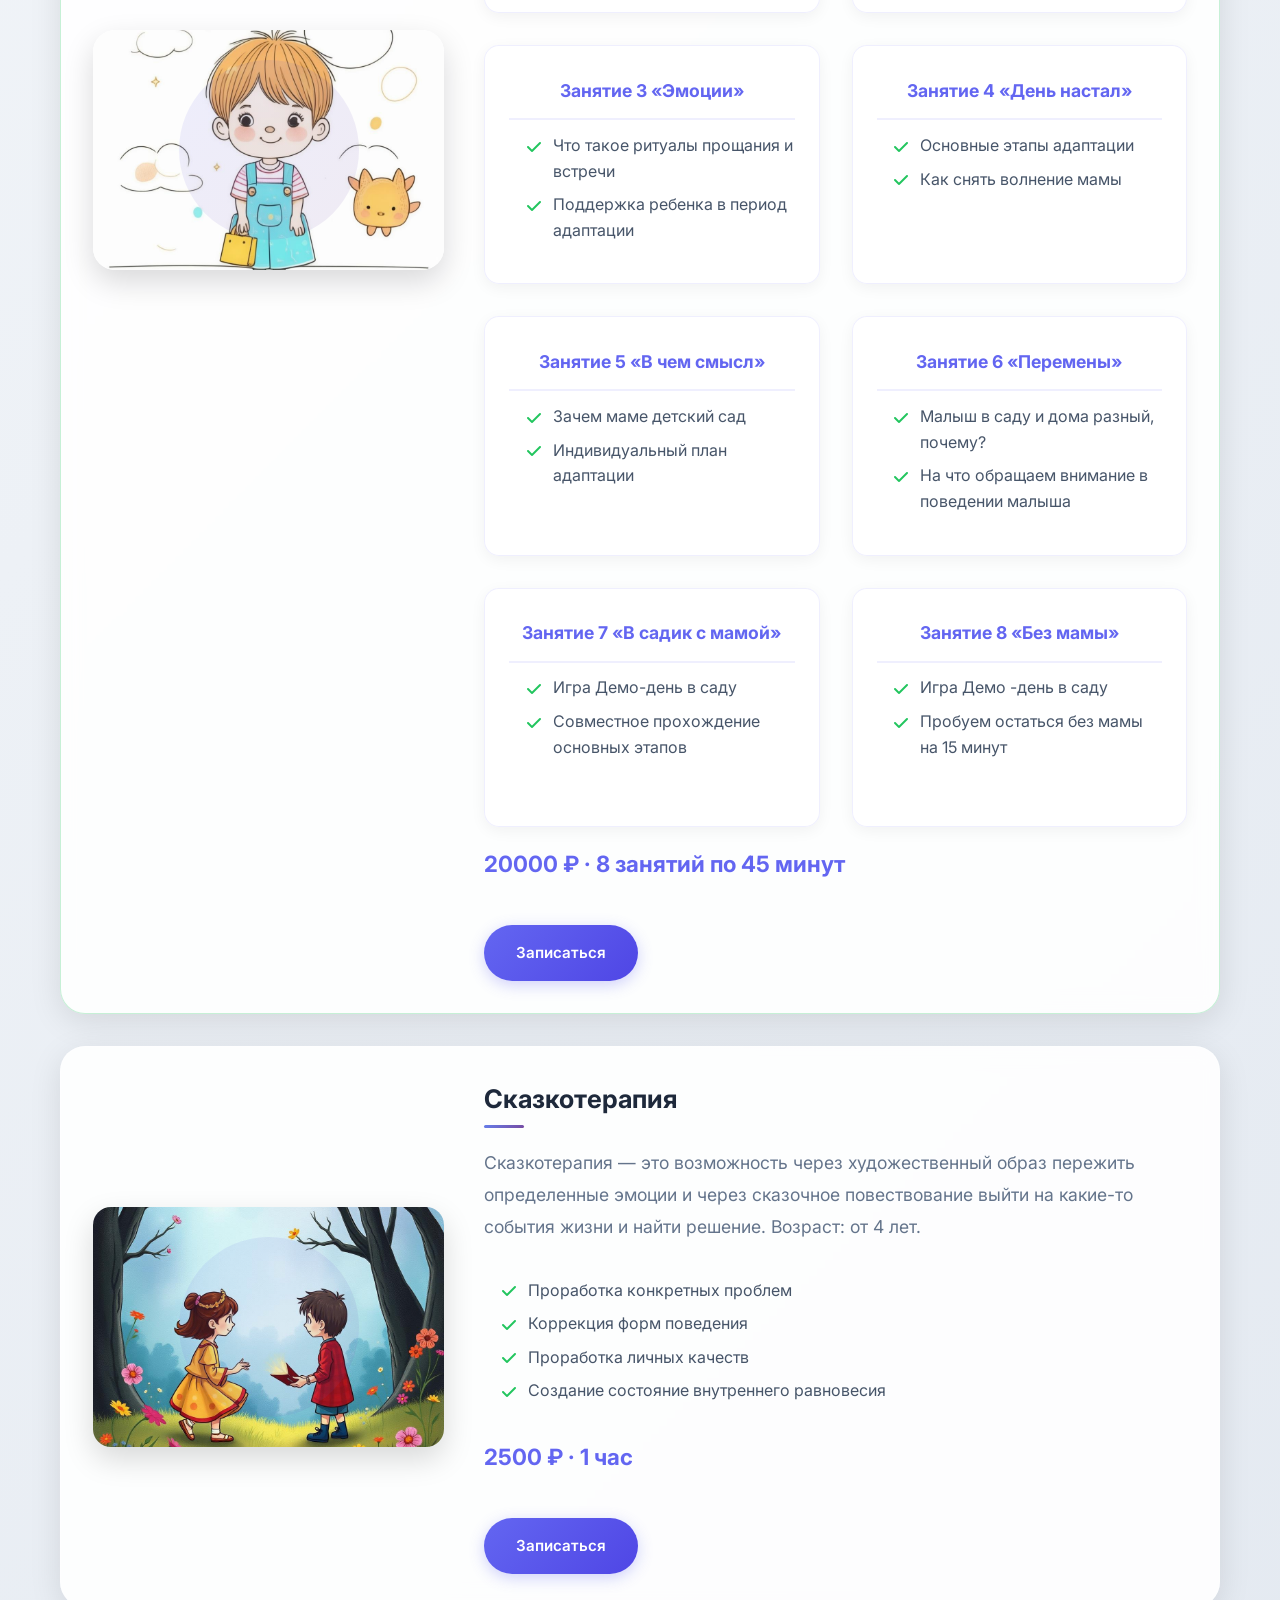
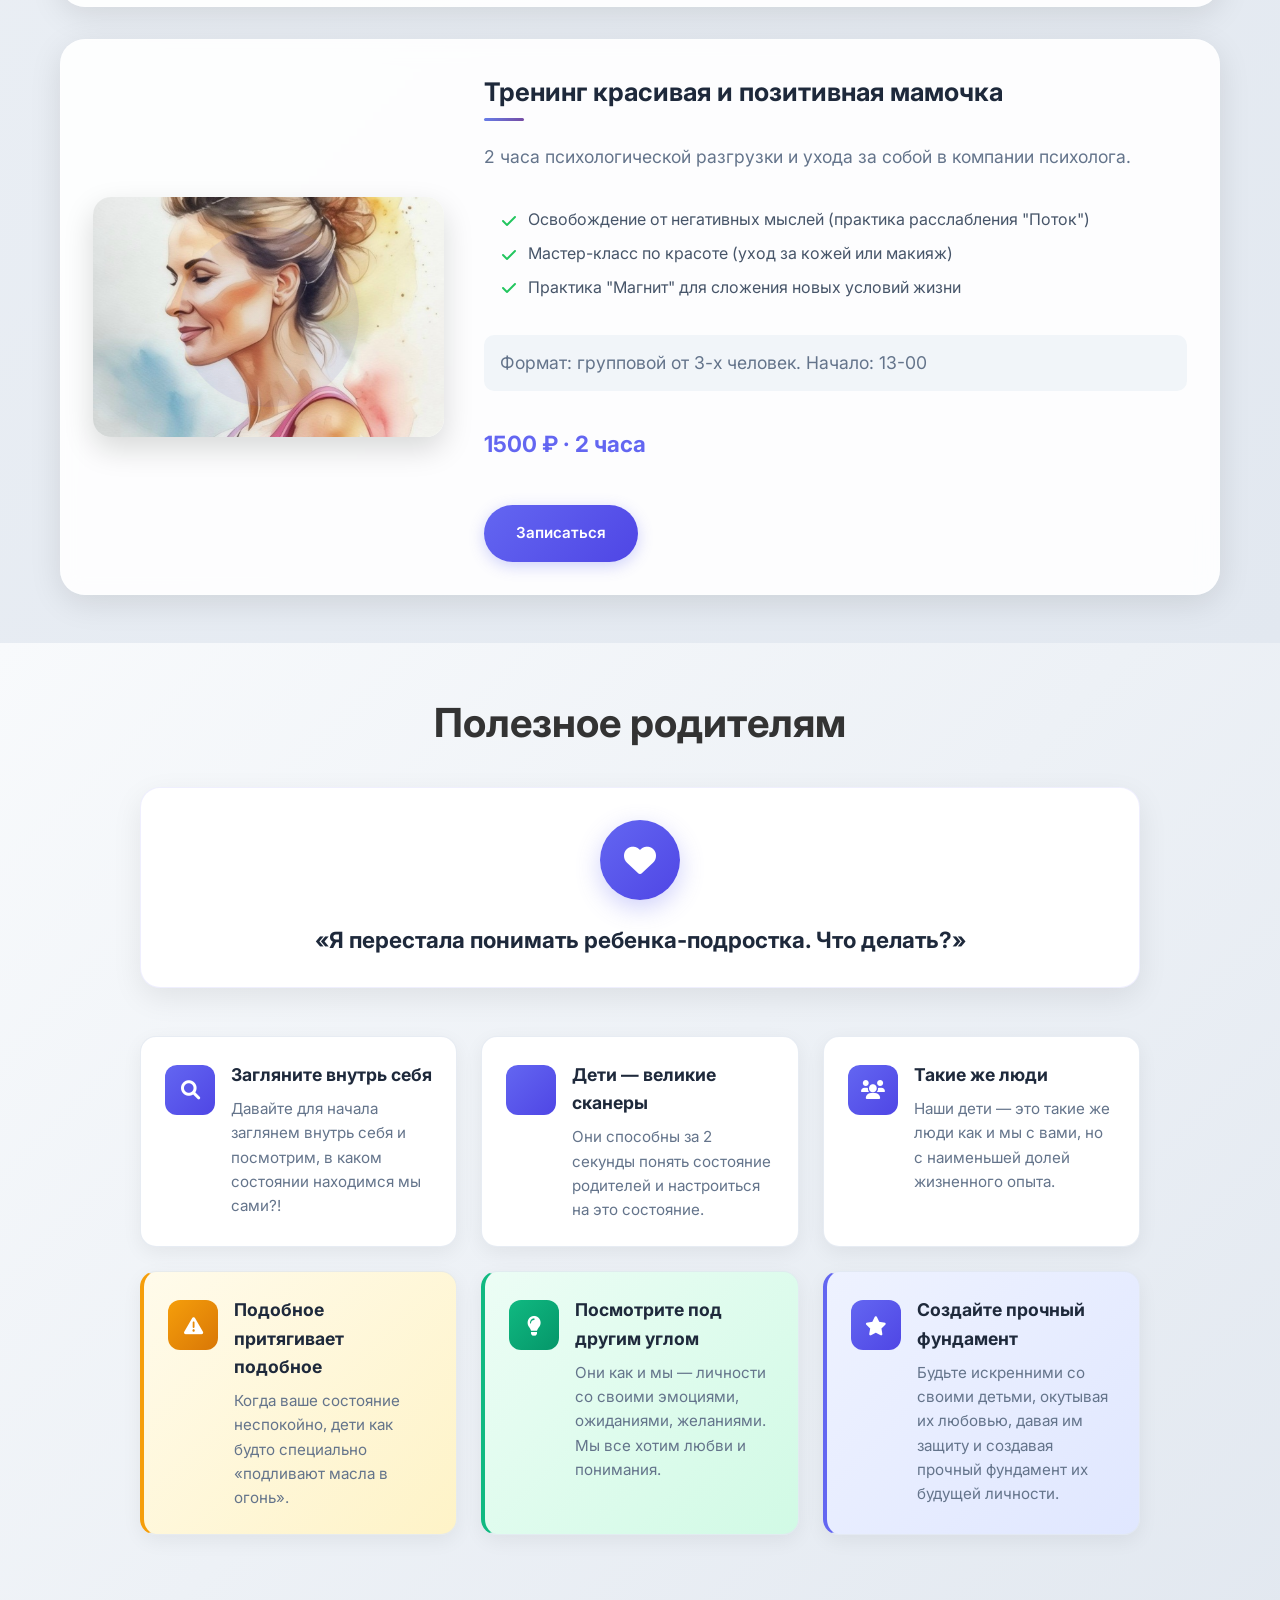
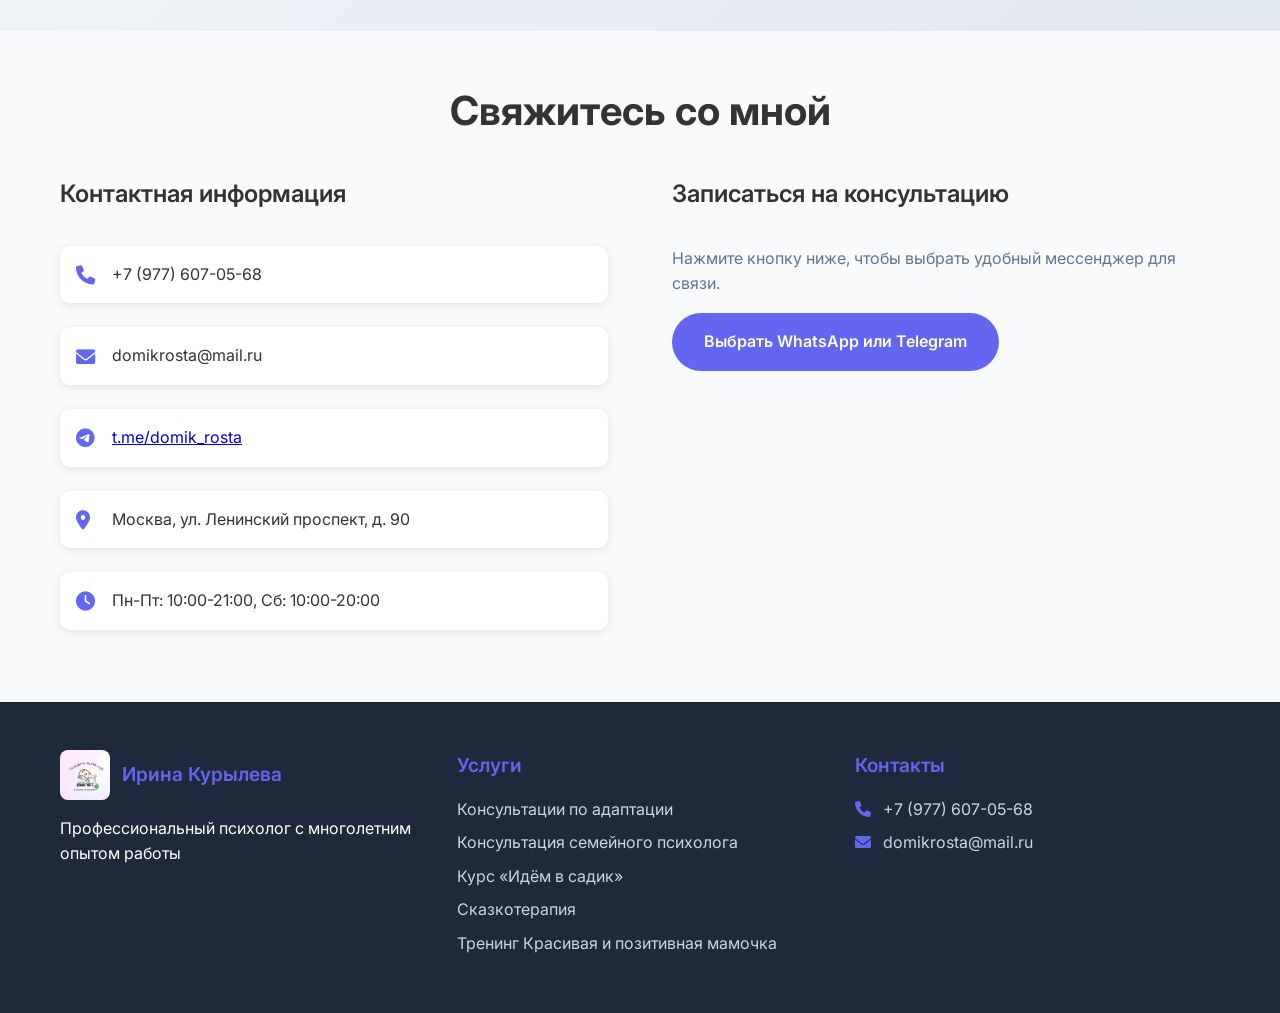
==== commit 59261e96: "Final" ====
--- a/index.html
+++ b/index.html
@@ -4,6 +4,7 @@
     <meta charset="UTF-8">
     <meta name="viewport" content="width=device-width, initial-scale=1.0">
     <title>Психологическая помощь с детьми - Ирина Курылева</title>
+    <link rel="icon" type="image/jpeg" href="picture/logo.jpg">
     <link rel="stylesheet" href="styles.css?v=2.1">
     <link href="https://fonts.googleapis.com/css2?family=Inter:wght@300;400;500;600;700&display=swap" rel="stylesheet">
     <link rel="stylesheet" href="https://cdnjs.cloudflare.com/ajax/libs/font-awesome/6.0.0/css/all.min.css">
@@ -13,7 +14,7 @@
     <nav class="navbar">
         <div class="nav-container">
             <div class="nav-logo">
-                <img src="picture/logo.jpg" alt="Логотип" class="logo-image">
+                <i class="fas fa-brain"></i>
                 <span>Ирина Курылева</span>
             </div>
             <ul class="nav-menu">
--- a/styles.css
+++ b/styles.css
@@ -55,9 +55,8 @@
         font-size: 1.3rem;
     }
     
-    .nav-logo .logo-image {
-        width: 35px;
-        height: 35px;
+    .nav-logo i {
+        font-size: 1.5rem;
     }
     
     /* Анимация гамбургер-меню */
@@ -134,12 +133,9 @@
     color: #6366f1;
 }
 
-.nav-logo .logo-image {
+.nav-logo i {
     margin-right: 0.5rem;
-    width: 40px;
-    height: 40px;
-    object-fit: contain;
-    border-radius: 8px;
+    font-size: 1.8rem;
 }
 
 .nav-menu {
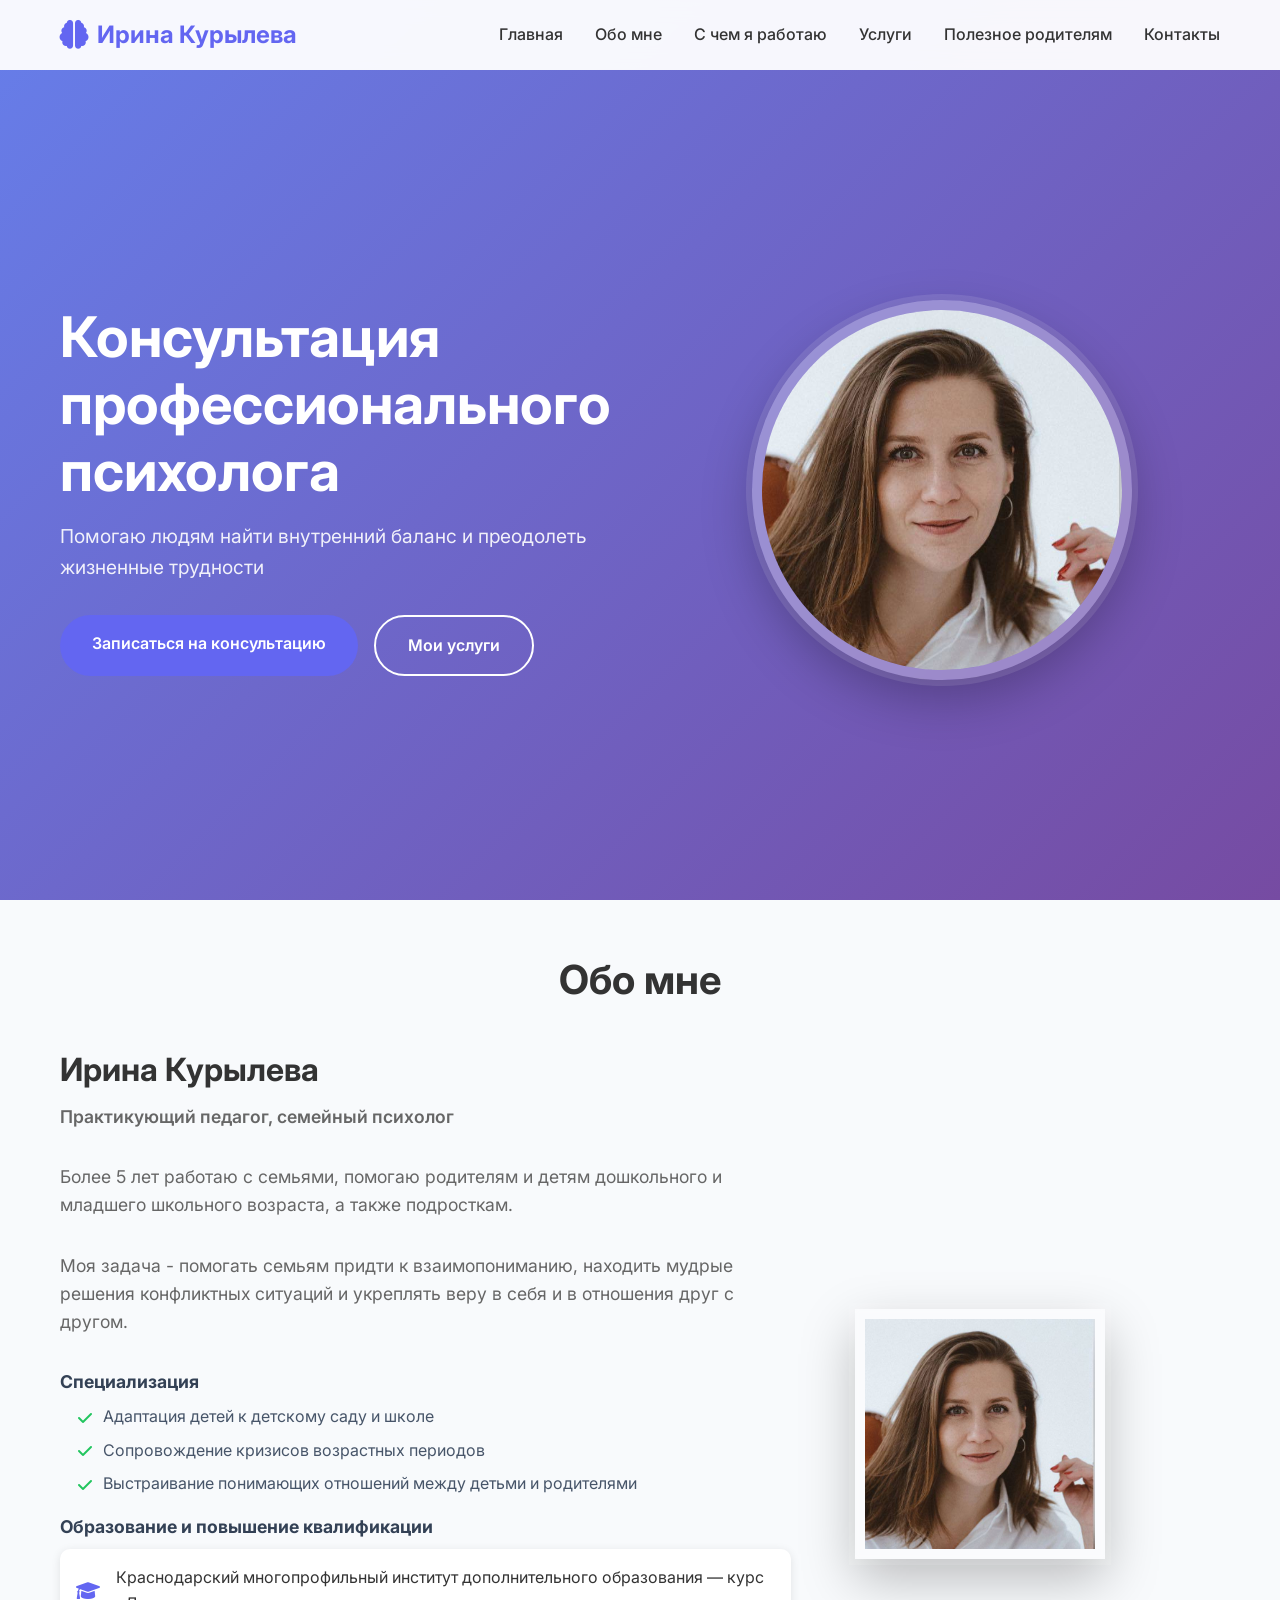
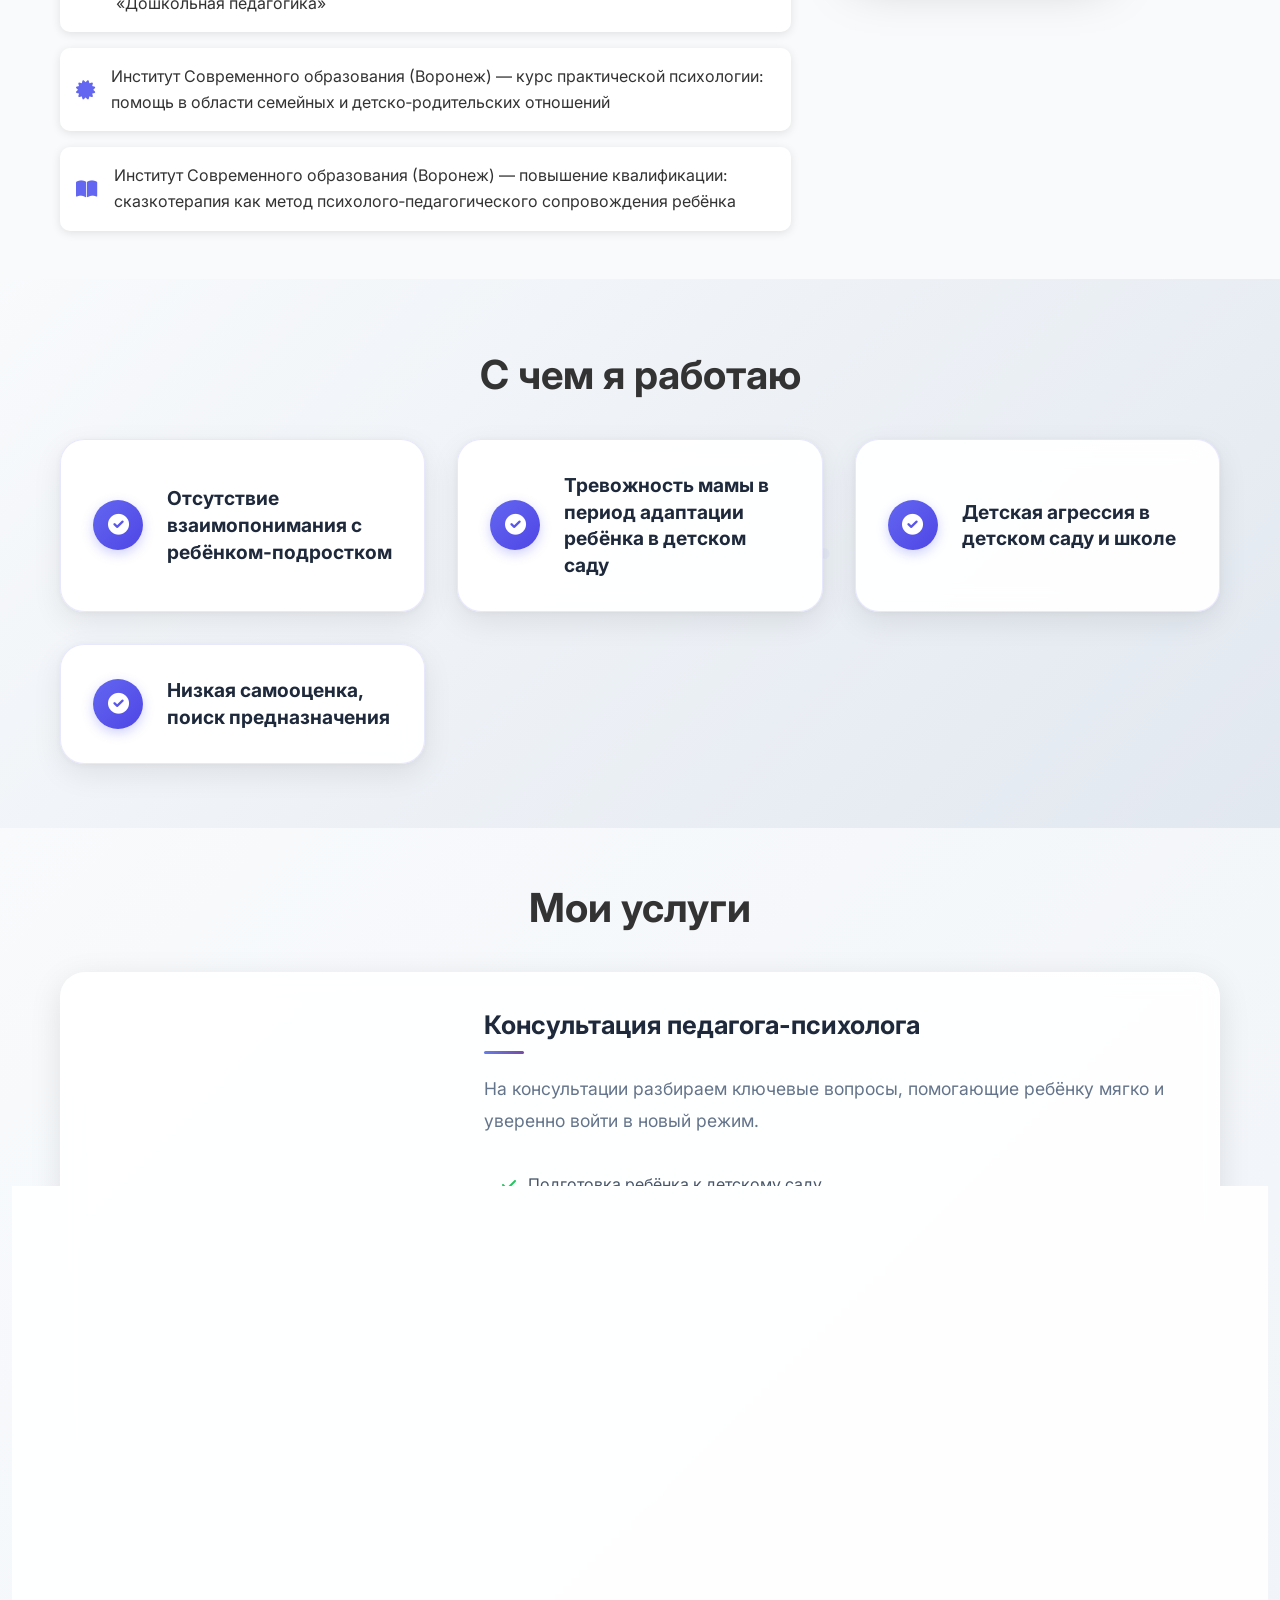
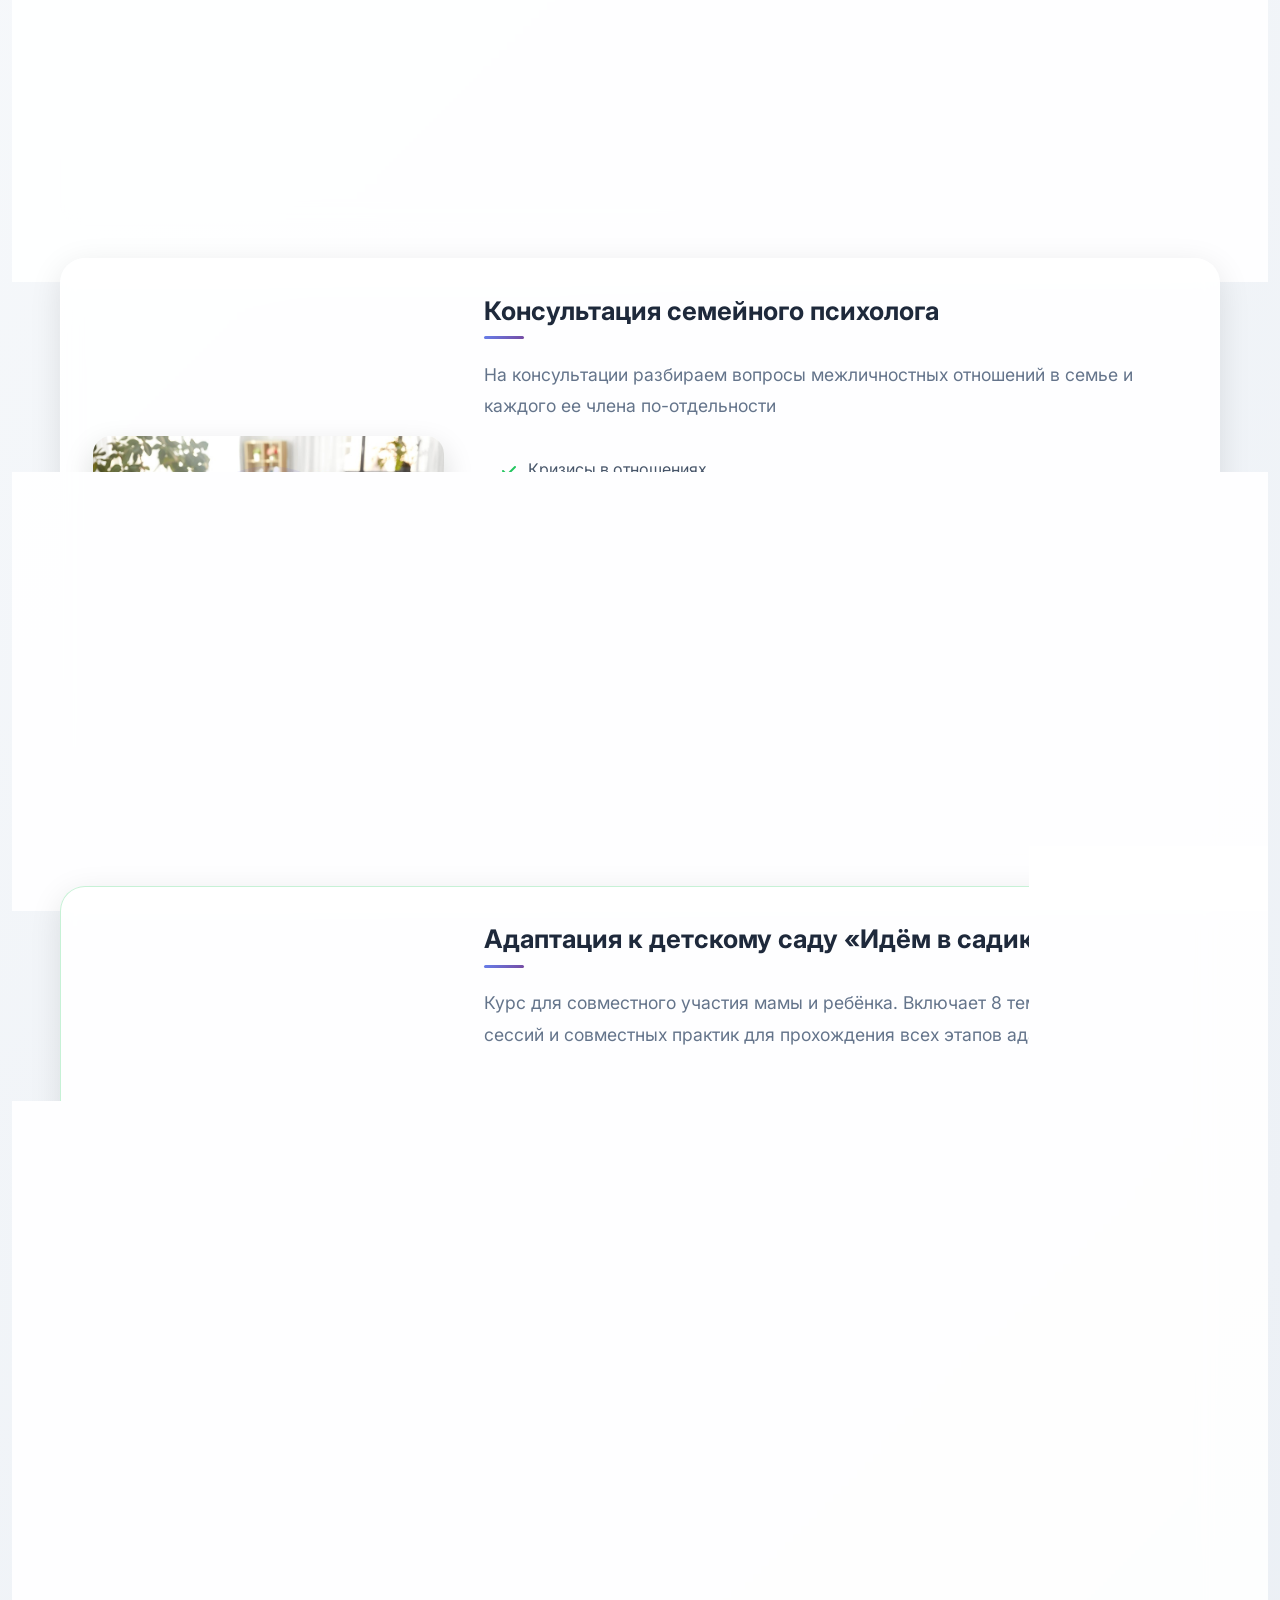
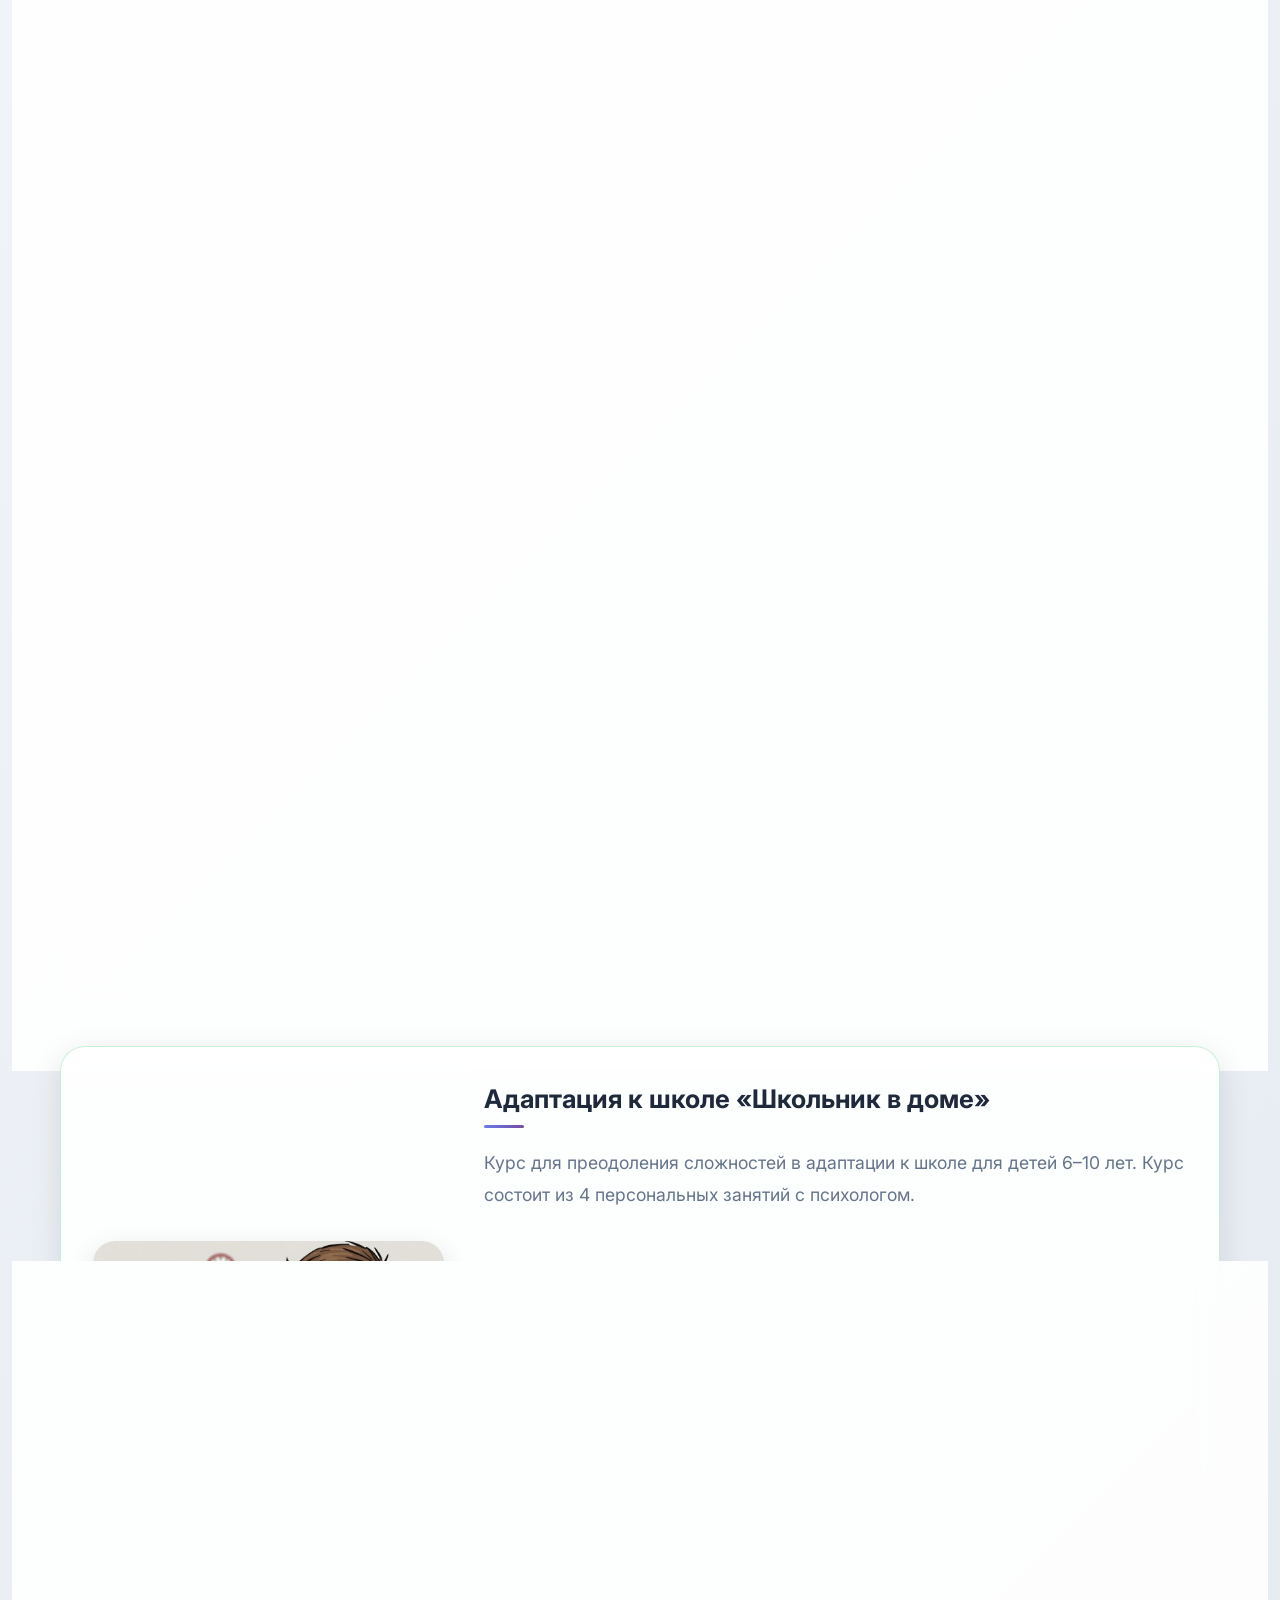
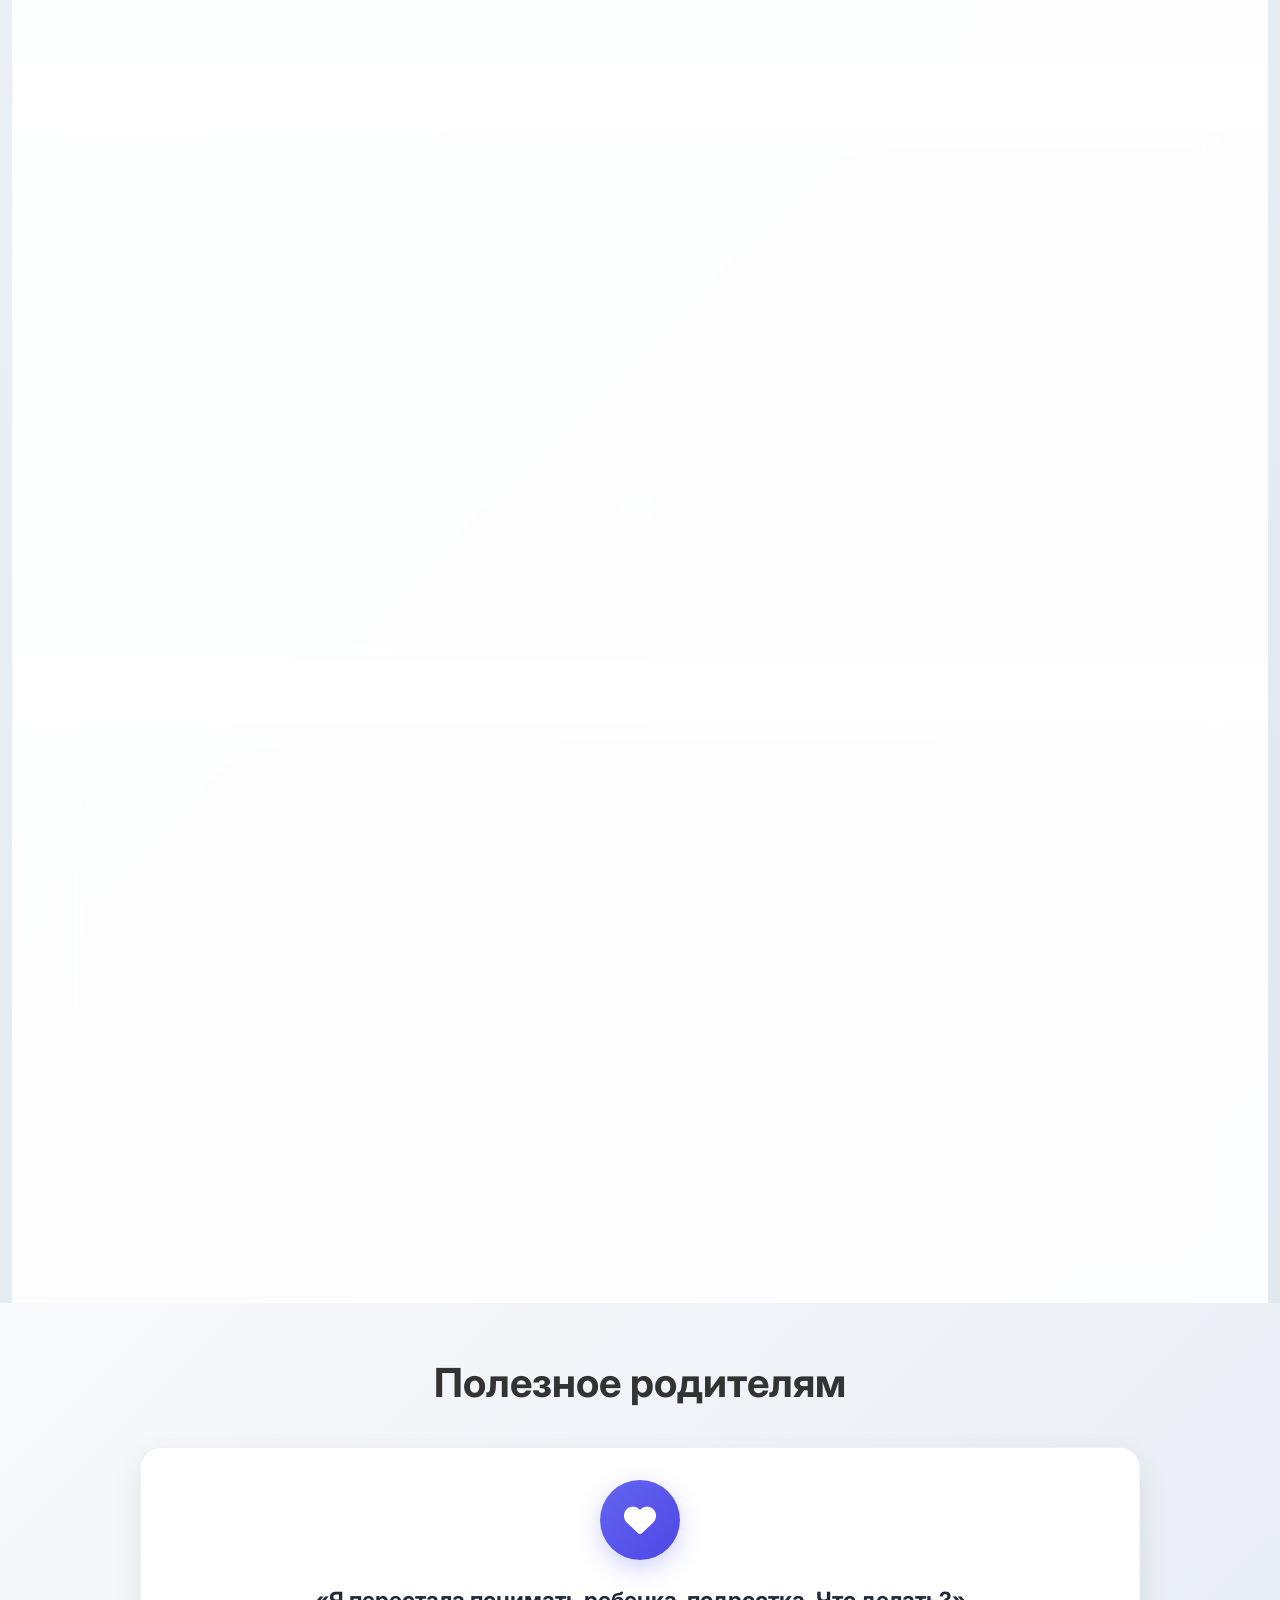
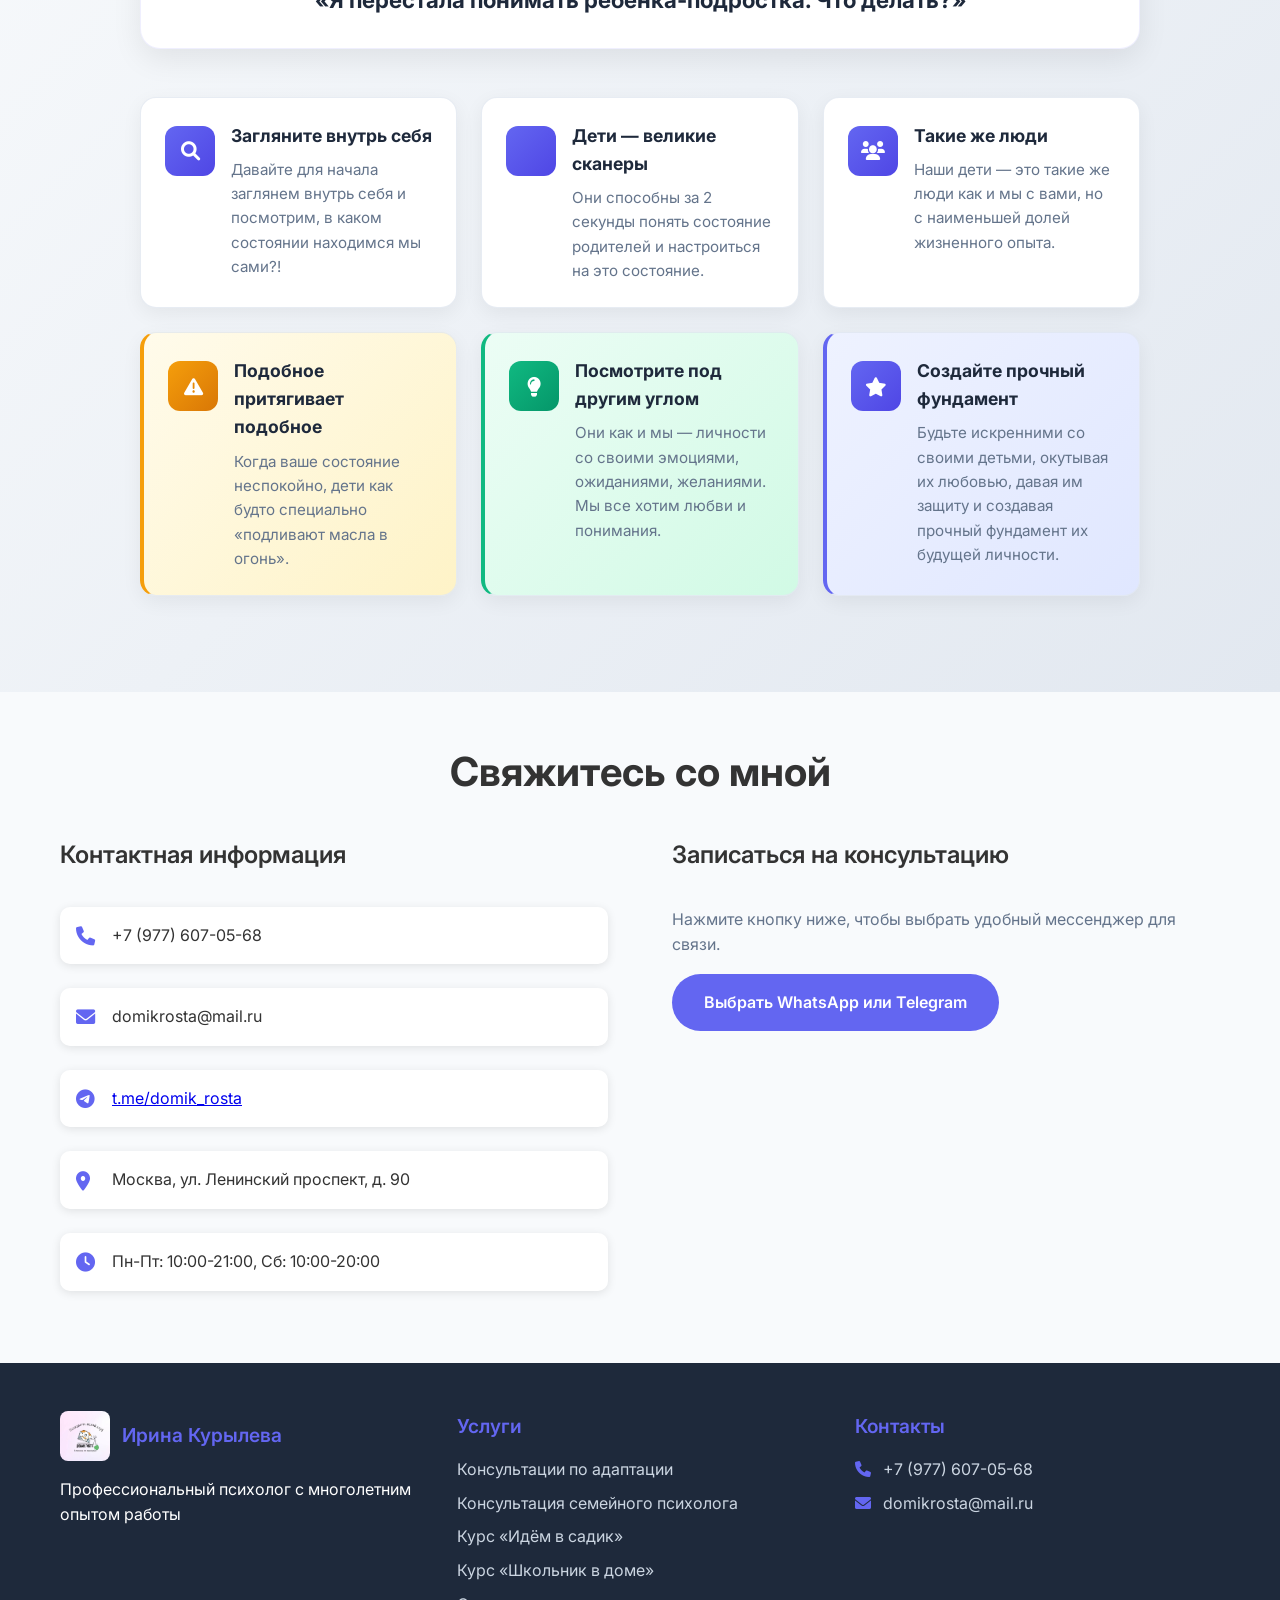
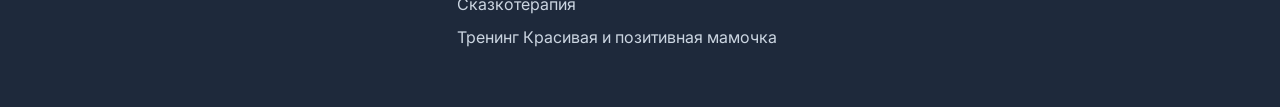
==== commit 078094fa: "New services" ====
--- a/index.html
+++ b/index.html
@@ -8,6 +8,20 @@
     <link rel="stylesheet" href="styles.css?v=2.1">
     <link href="https://fonts.googleapis.com/css2?family=Inter:wght@300;400;500;600;700&display=swap" rel="stylesheet">
     <link rel="stylesheet" href="https://cdnjs.cloudflare.com/ajax/libs/font-awesome/6.0.0/css/all.min.css">
+    
+    <!-- Yandex.Metrika counter -->
+    <script type="text/javascript">
+        (function(m,e,t,r,i,k,a){
+            m[i]=m[i]||function(){(m[i].a=m[i].a||[]).push(arguments)};
+            m[i].l=1*new Date();
+            for (var j = 0; j < document.scripts.length; j++) {if (document.scripts[j].src === r) { return; }}
+            k=e.createElement(t),a=e.getElementsByTagName(t)[0],k.async=1,k.src=r,a.parentNode.insertBefore(k,a)
+        })(window, document,'script','https://mc.yandex.ru/metrika/tag.js?id=104147219', 'ym');
+
+        ym(104147219, 'init', {ssr:true, webvisor:true, clickmap:true, ecommerce:"dataLayer", accurateTrackBounce:true, trackLinks:true});
+    </script>
+    <noscript><div><img src="https://mc.yandex.ru/watch/104147219" style="position:absolute; left:-9999px;" alt="" /></div></noscript>
+    <!-- /Yandex.Metrika counter -->
 </head>
 <body>
     <!-- Навигация -->
@@ -159,7 +173,7 @@
                             <li>Забота о здоровье</li>
                         </ul>
                         <p class="service-note">По итогам консультации родитель получает памятку с основными этапами адаптации.</p>
-                        <div class="service-price">2500 ₽ · 1 час</div>
+                        <div class="service-price">3500 ₽ · 1 час</div>
                         <a href="messengers.html" class="btn btn-primary">Записаться</a>
                     </div>
                 </div>
@@ -262,6 +276,25 @@
                     </div>
                 </div>
                 
+                <div class="service-item service-item--course" id="service-school-course">
+                    <div class="service-image">
+                        <img src="picture/school.jpg" alt="Адаптация к школе — Школьник в доме" class="service-photo">
+                    </div>
+                    <div class="service-content">
+                        <h3>Адаптация к школе «Школьник в доме»</h3>
+                        <p>Курс для преодоления сложностей в адаптации к школе для детей 6–10 лет. Курс состоит из 4 персональных занятий с психологом.</p>
+                        <h4 class="service-subtitle">Эта программа для вас, если:</h4>
+                        <ul class="service-list">
+                            <li>Стали замечать за ребёнком</li>
+                            <li>Излишние капризы</li>
+                            <li>Отсутствие желания учиться</li>
+                            <li>Странные разговоры про одноклассников</li>
+                        </ul>
+                        <div class="service-price">Стоимость занятия — 2 500 ₽ при условии прохождения курса</div>
+                        <a href="messengers.html" class="btn btn-primary">Записаться</a>
+                    </div>
+                </div>
+                
                 <div class="service-item" id="service-fairytale">
                     <div class="service-image">
                         <img src="picture/fairytaletherapy.jpg" alt="Сказкотерапия" class="service-photo">
@@ -433,6 +466,7 @@
                         <li><a href="#services">Консультации по адаптации</a></li>
                         <li><a href="#services">Консультация семейного психолога</a></li>
                         <li><a href="#services">Курс «Идём в садик»</a></li>
+                        <li><a href="#service-school-course">Курс «Школьник в доме»</a></li>
                         <li><a href="#services">Сказкотерапия</a></li>
                         <li><a href="#services">Тренинг Красивая и позитивная мамочка</a></li>
                     </ul>
--- a/styles.css
+++ b/styles.css
@@ -1419,6 +1419,10 @@
     .service-list li {
         font-size: 0.9rem;
         padding-left: 1.4rem;
+        line-height: 1.5;
+        text-align: left;
+        word-wrap: break-word;
+        hyphens: auto;
     }
 
     .service-list li::before {
@@ -1723,6 +1727,26 @@
     
     .service-list li {
         line-height: 1.6;
+    }
+    
+    /* Специальные стили для списка специализации в секции "Обо мне" */
+    .about .service-list {
+        margin-left: 0;
+        padding-left: 0;
+    }
+    
+    .about .service-list li {
+        margin-bottom: 0.75rem;
+        display: flex;
+        align-items: flex-start;
+        gap: 0.5rem;
+    }
+    
+    .about .service-list li::before {
+        position: static;
+        flex-shrink: 0;
+        font-size: 1rem;
+        margin-top: 0.1rem;
     }
     
     /* Оптимизация отступов */
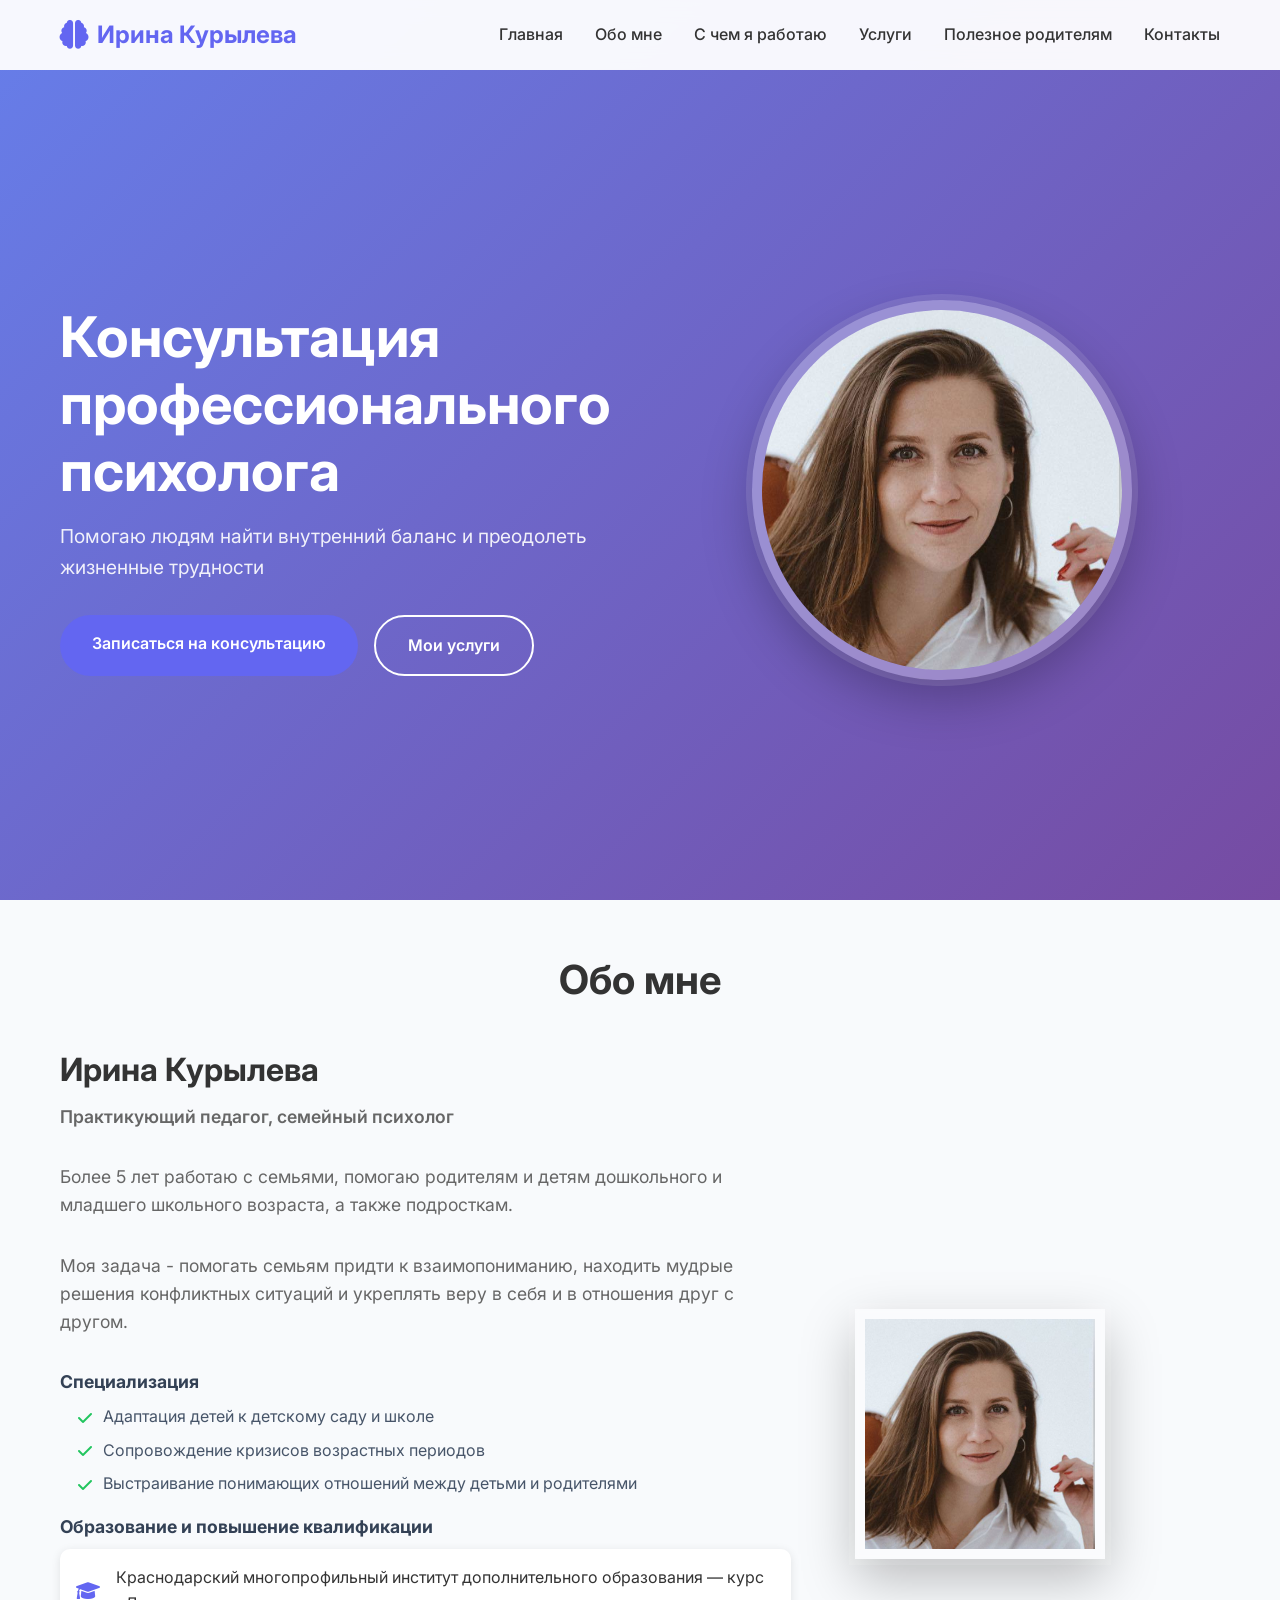
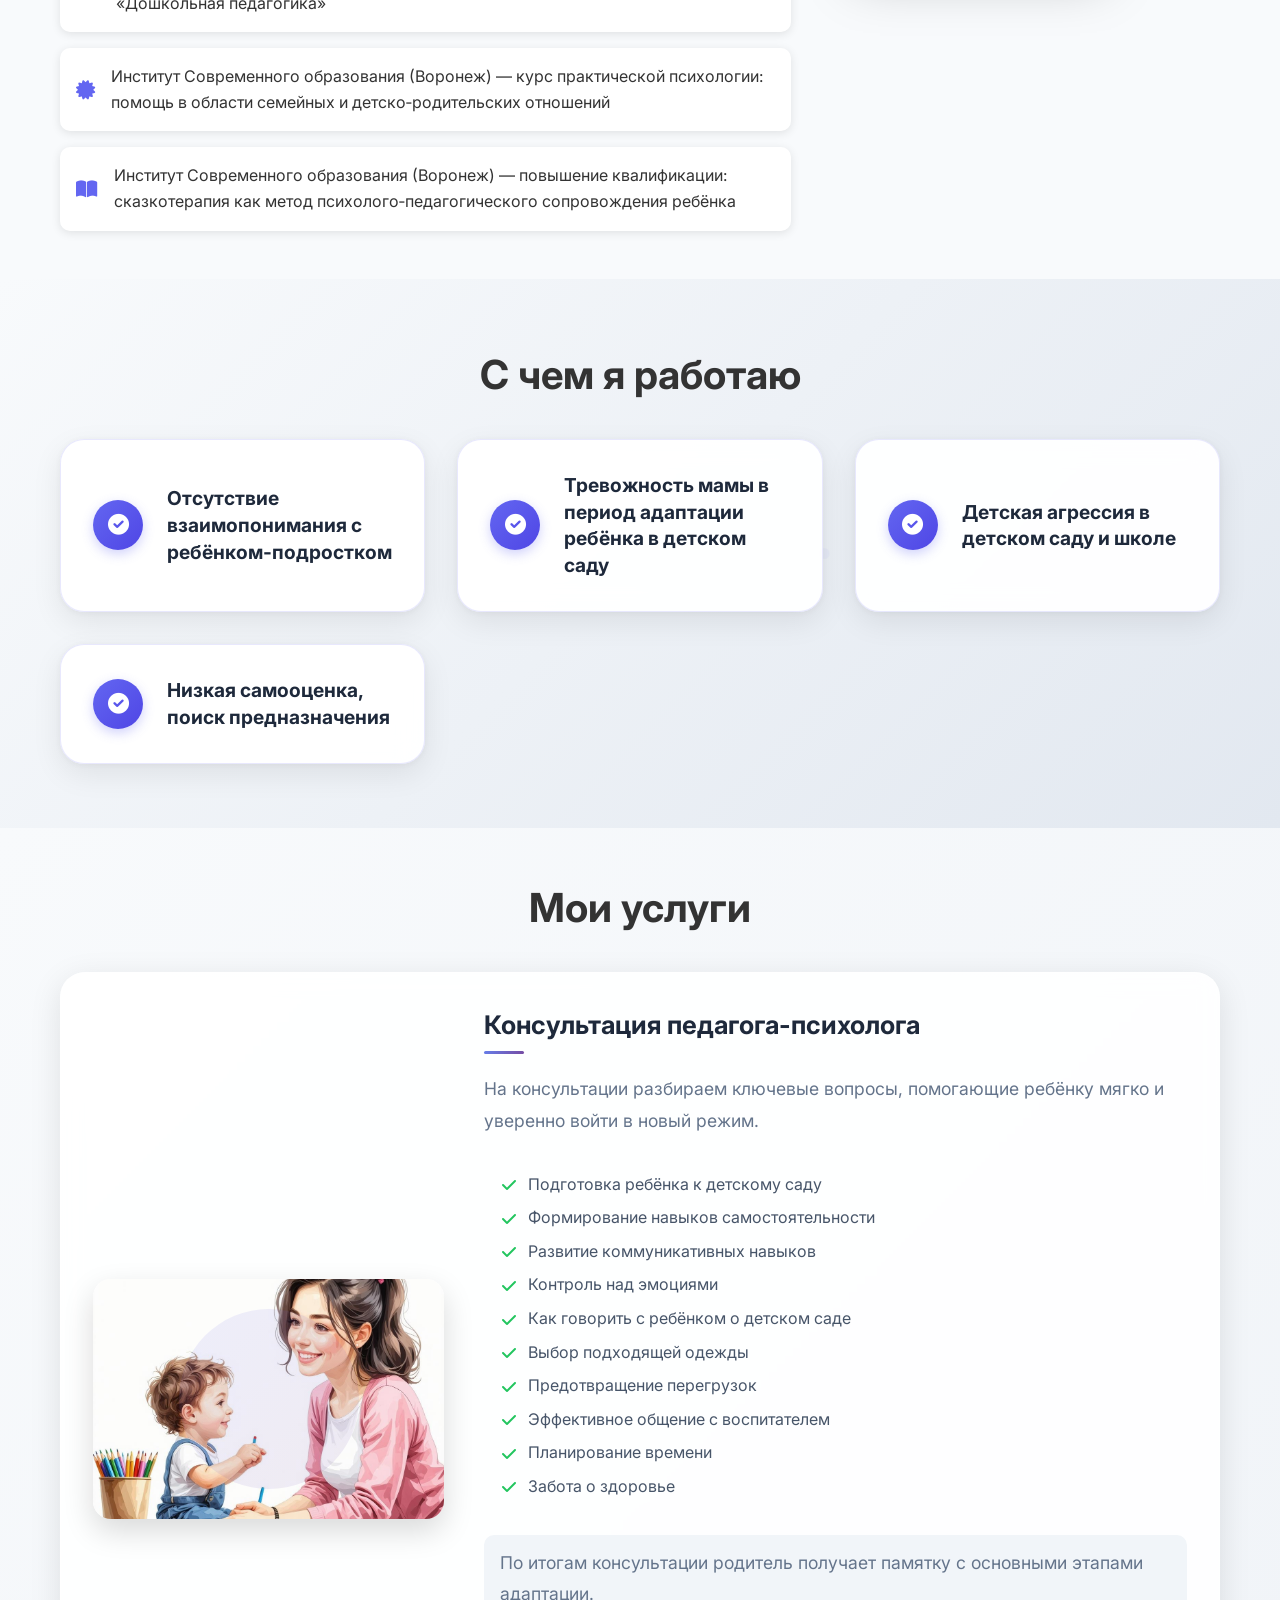
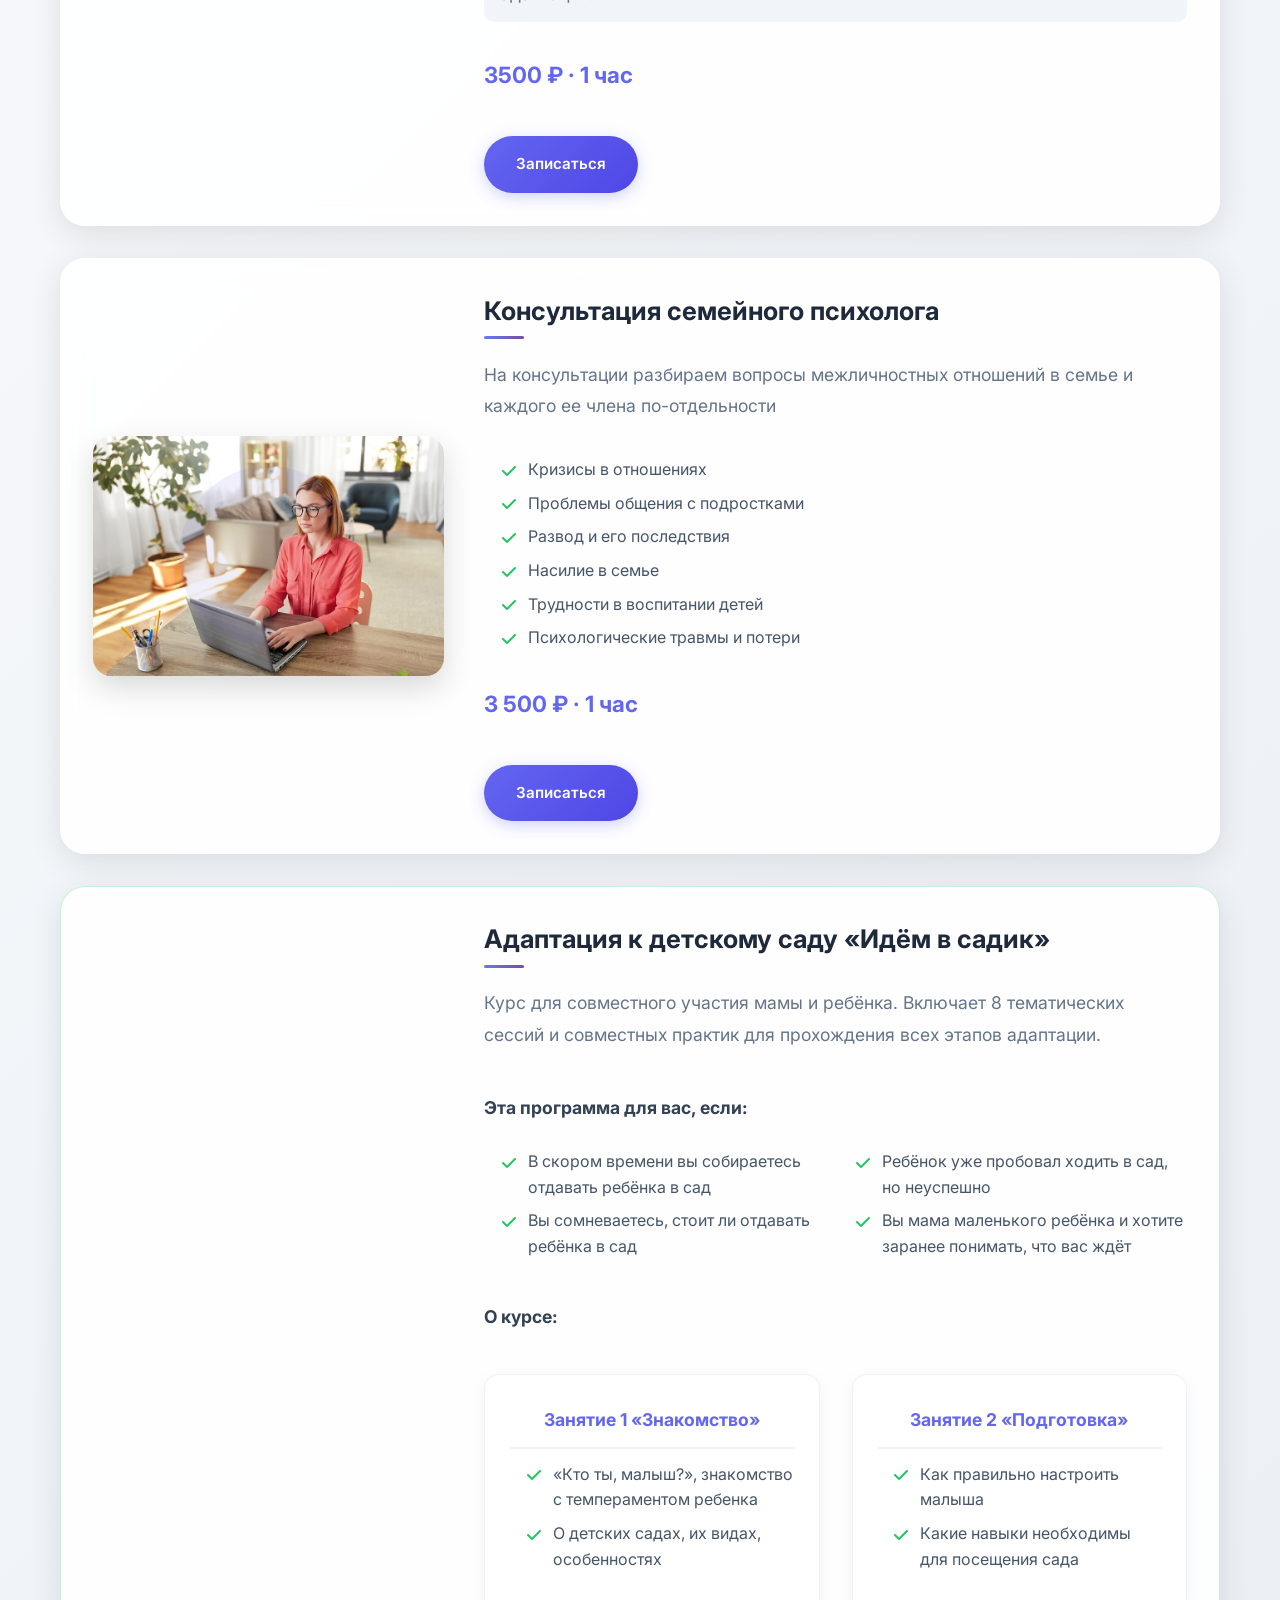
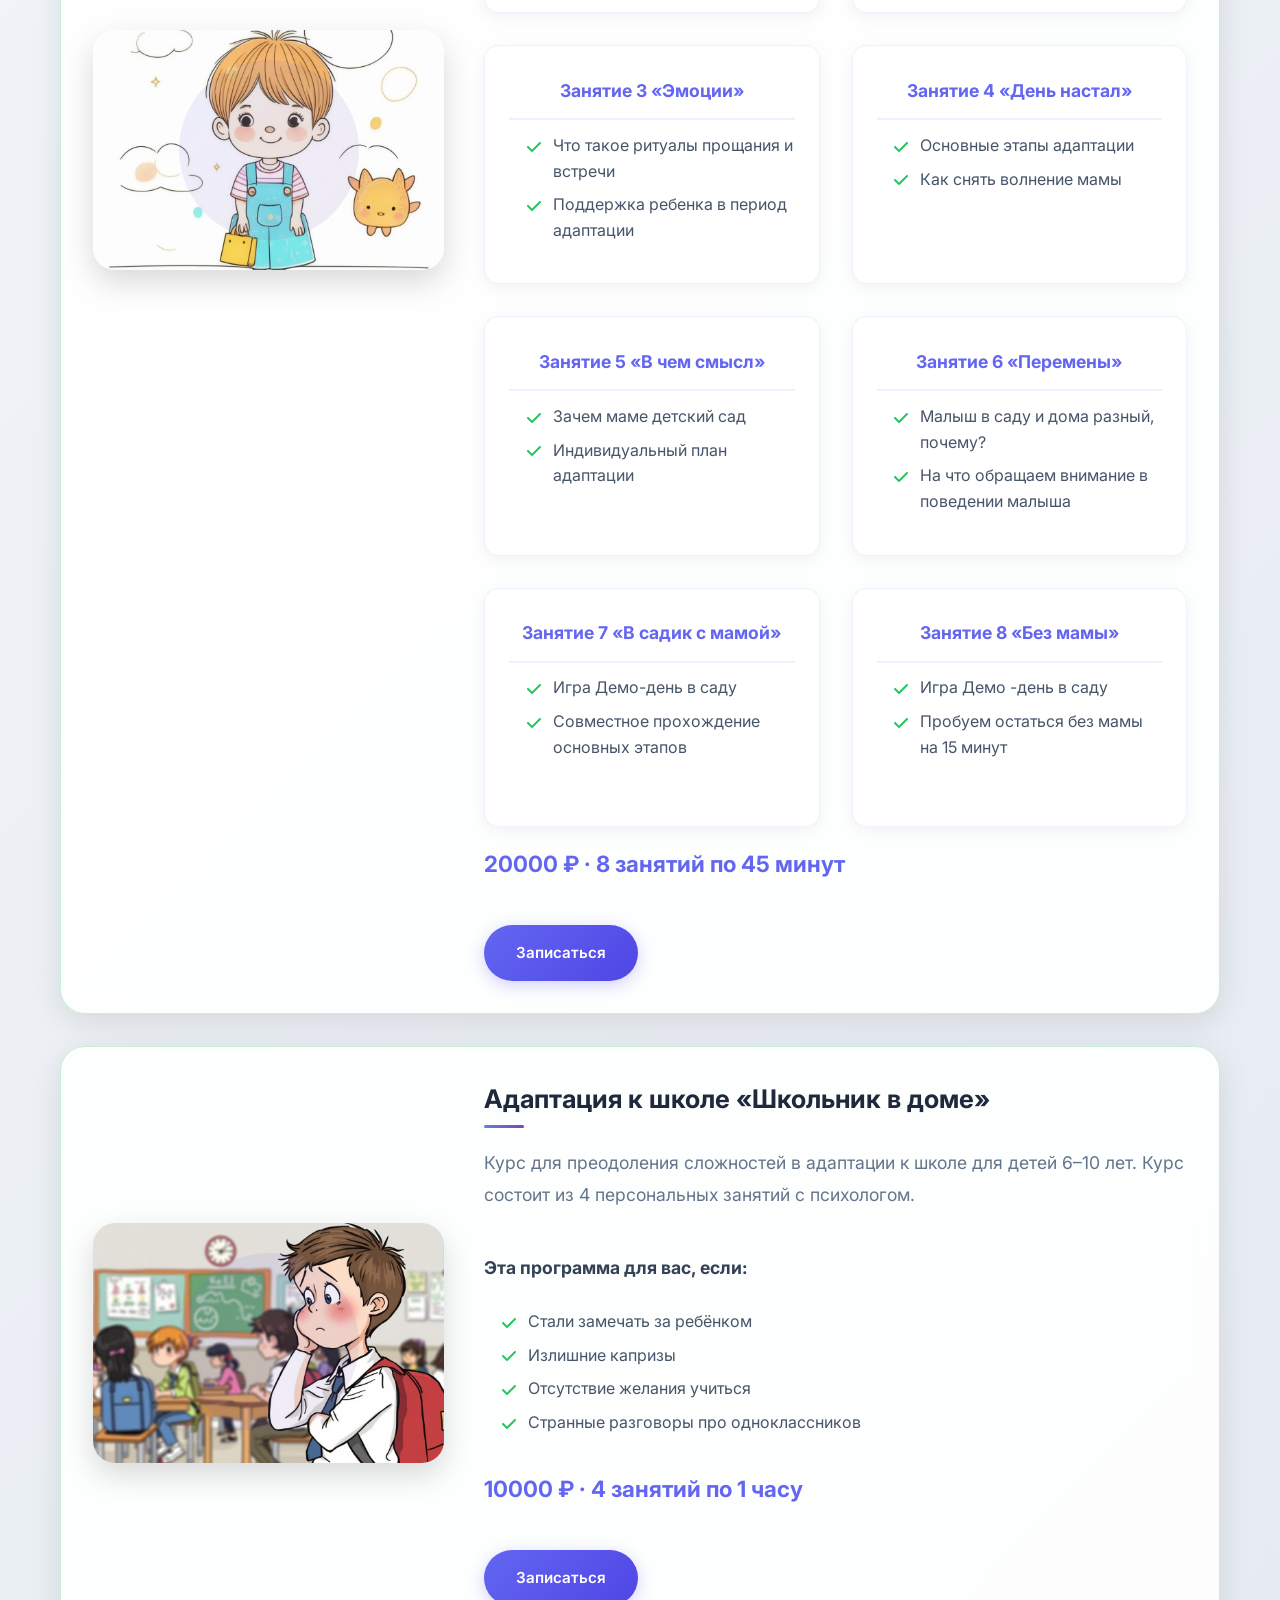
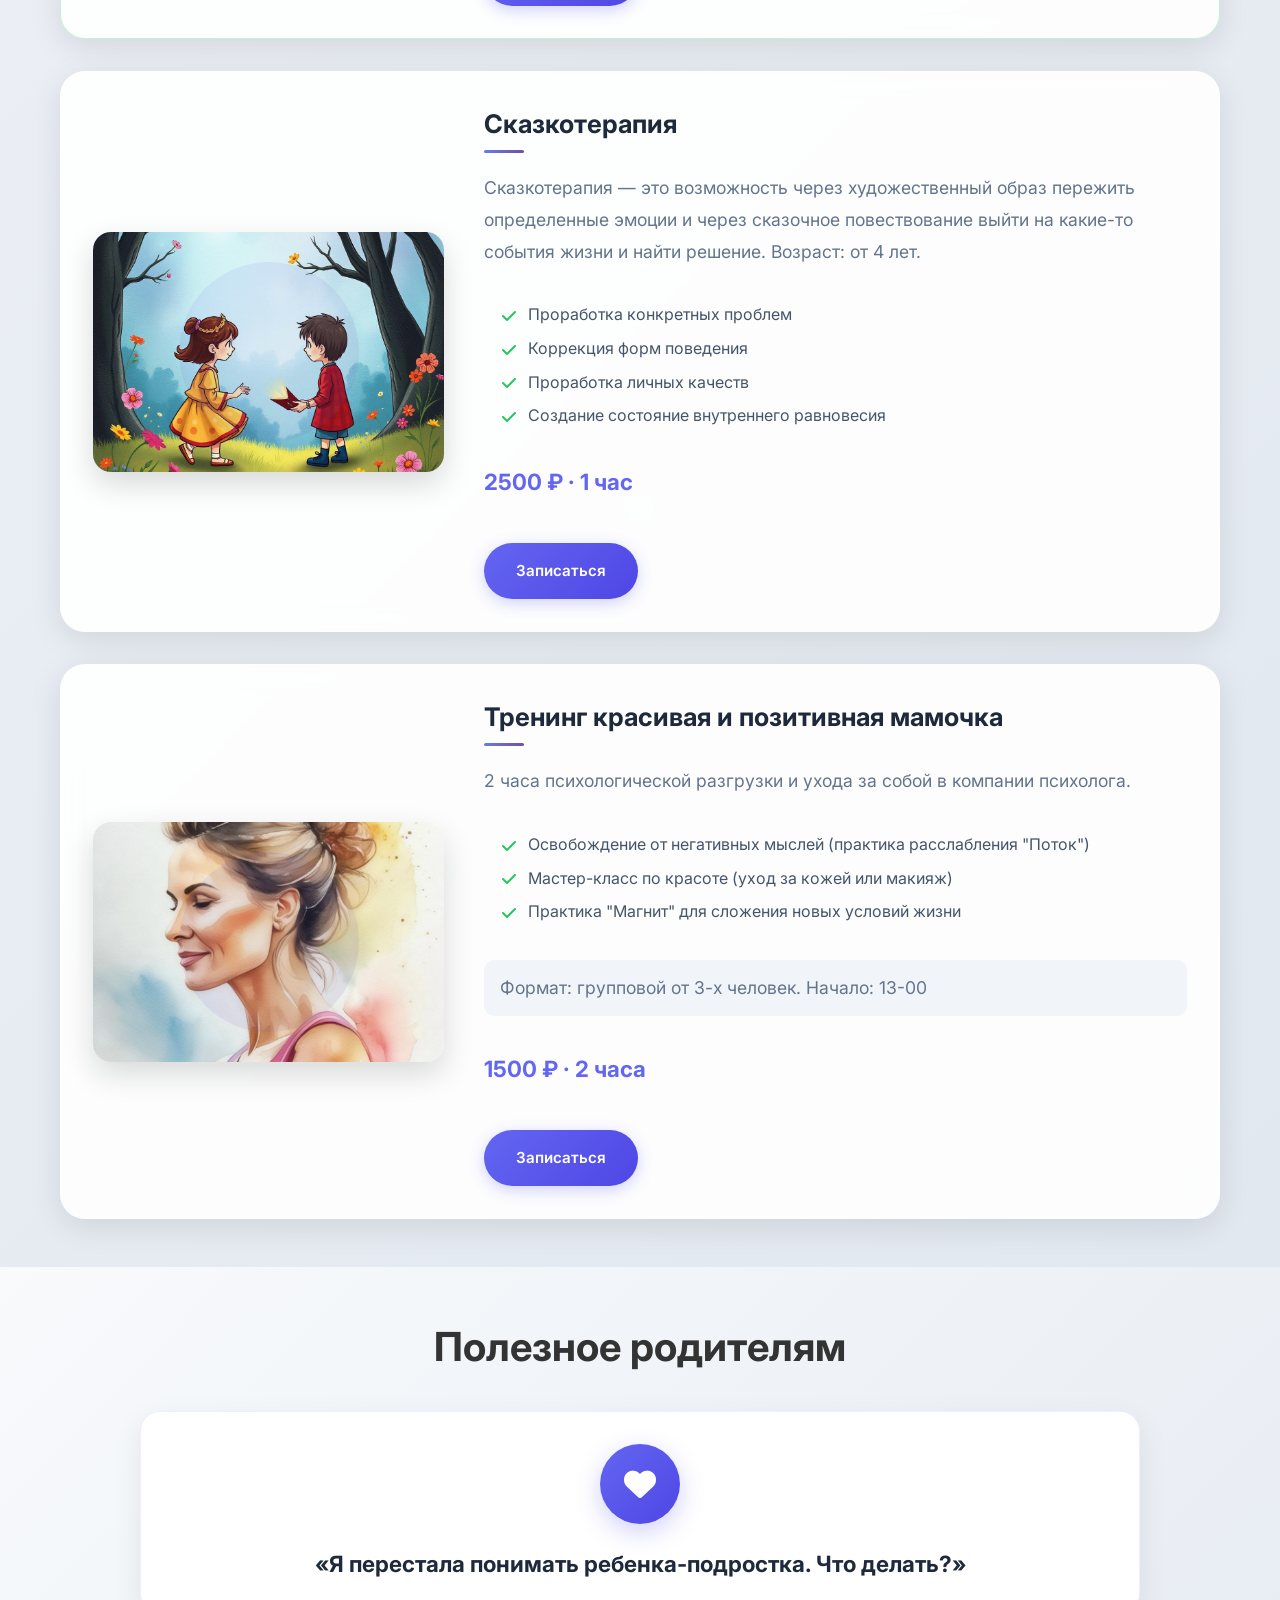
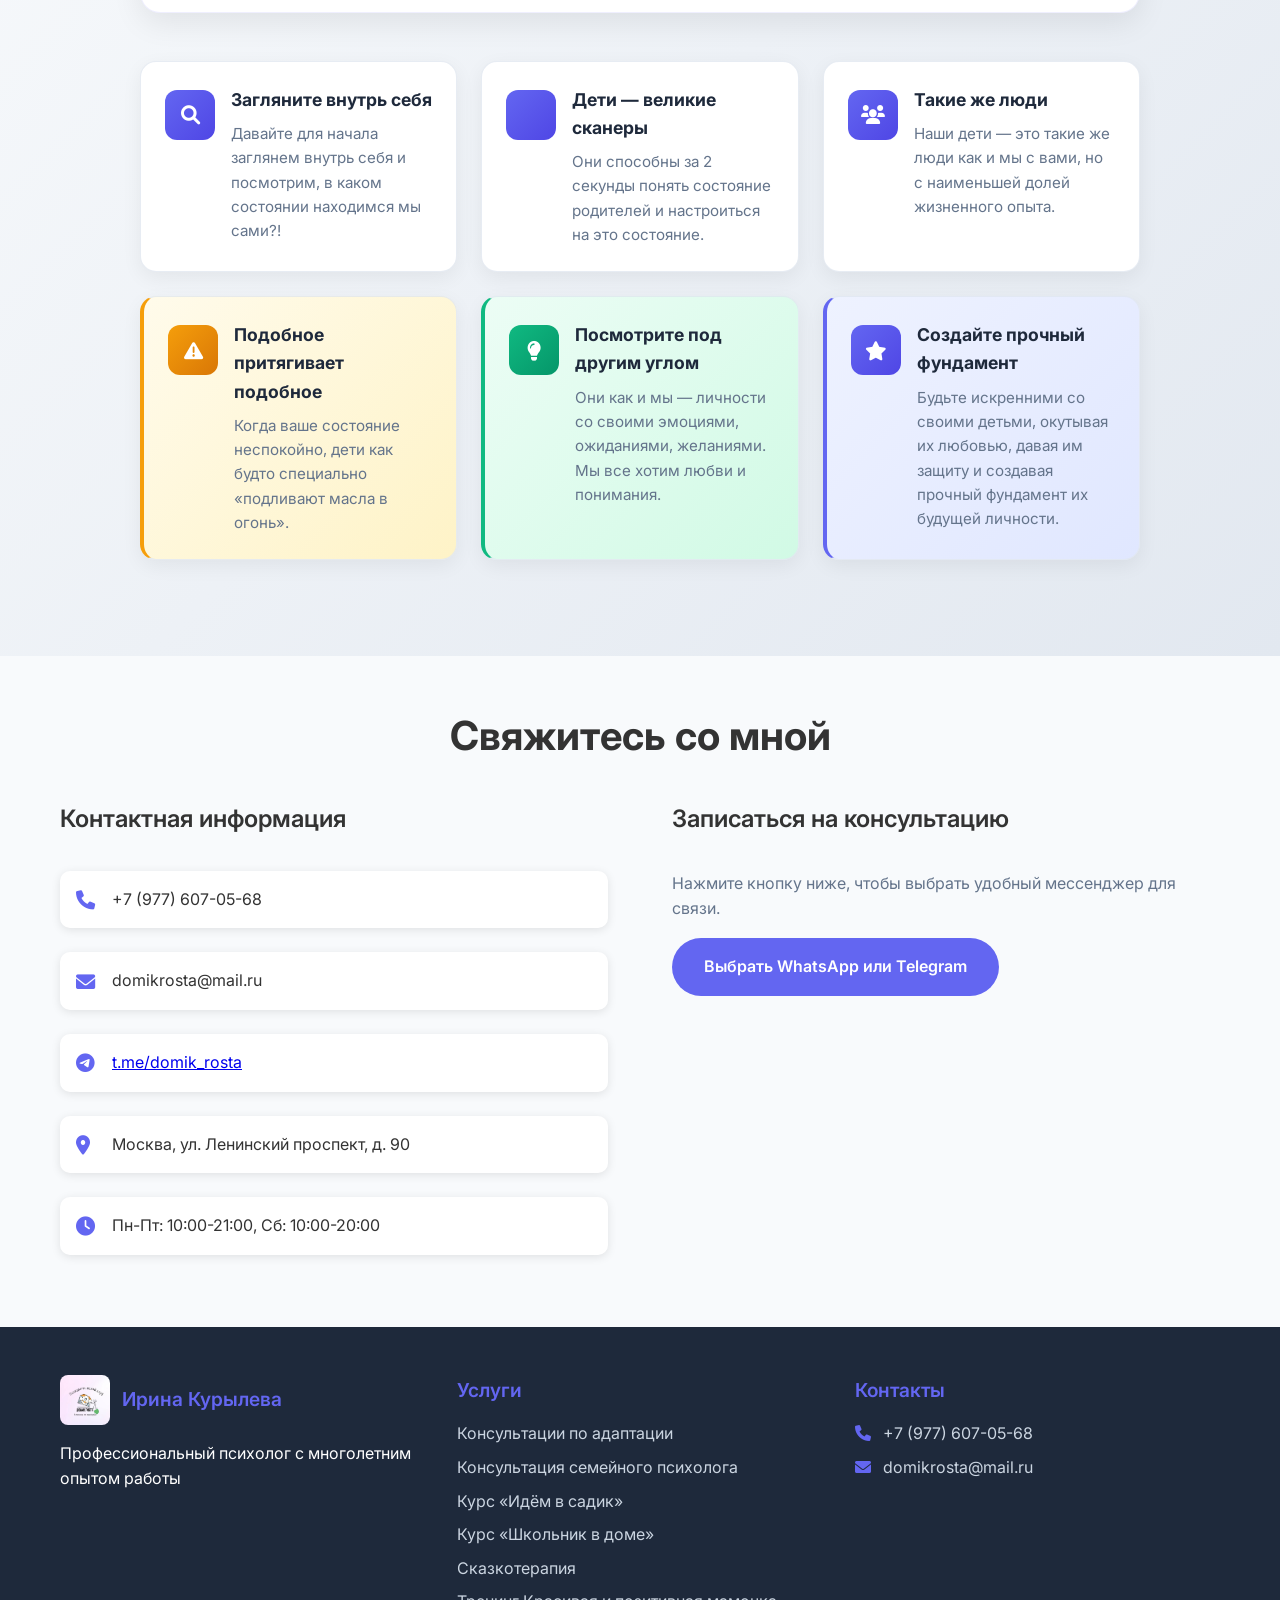
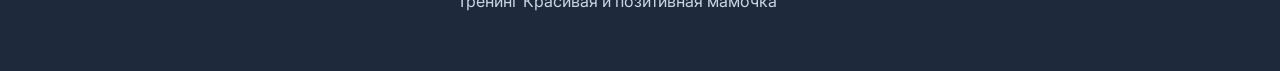
==== commit 093f9275: "New services 1.1" ====
--- a/index.html
+++ b/index.html
@@ -290,7 +290,7 @@
                             <li>Отсутствие желания учиться</li>
                             <li>Странные разговоры про одноклассников</li>
                         </ul>
-                        <div class="service-price">Стоимость занятия — 2 500 ₽ при условии прохождения курса</div>
+                        <div class="service-price">10000 ₽ · 4 занятий по 1 часу</div>
                         <a href="messengers.html" class="btn btn-primary">Записаться</a>
                     </div>
                 </div>
